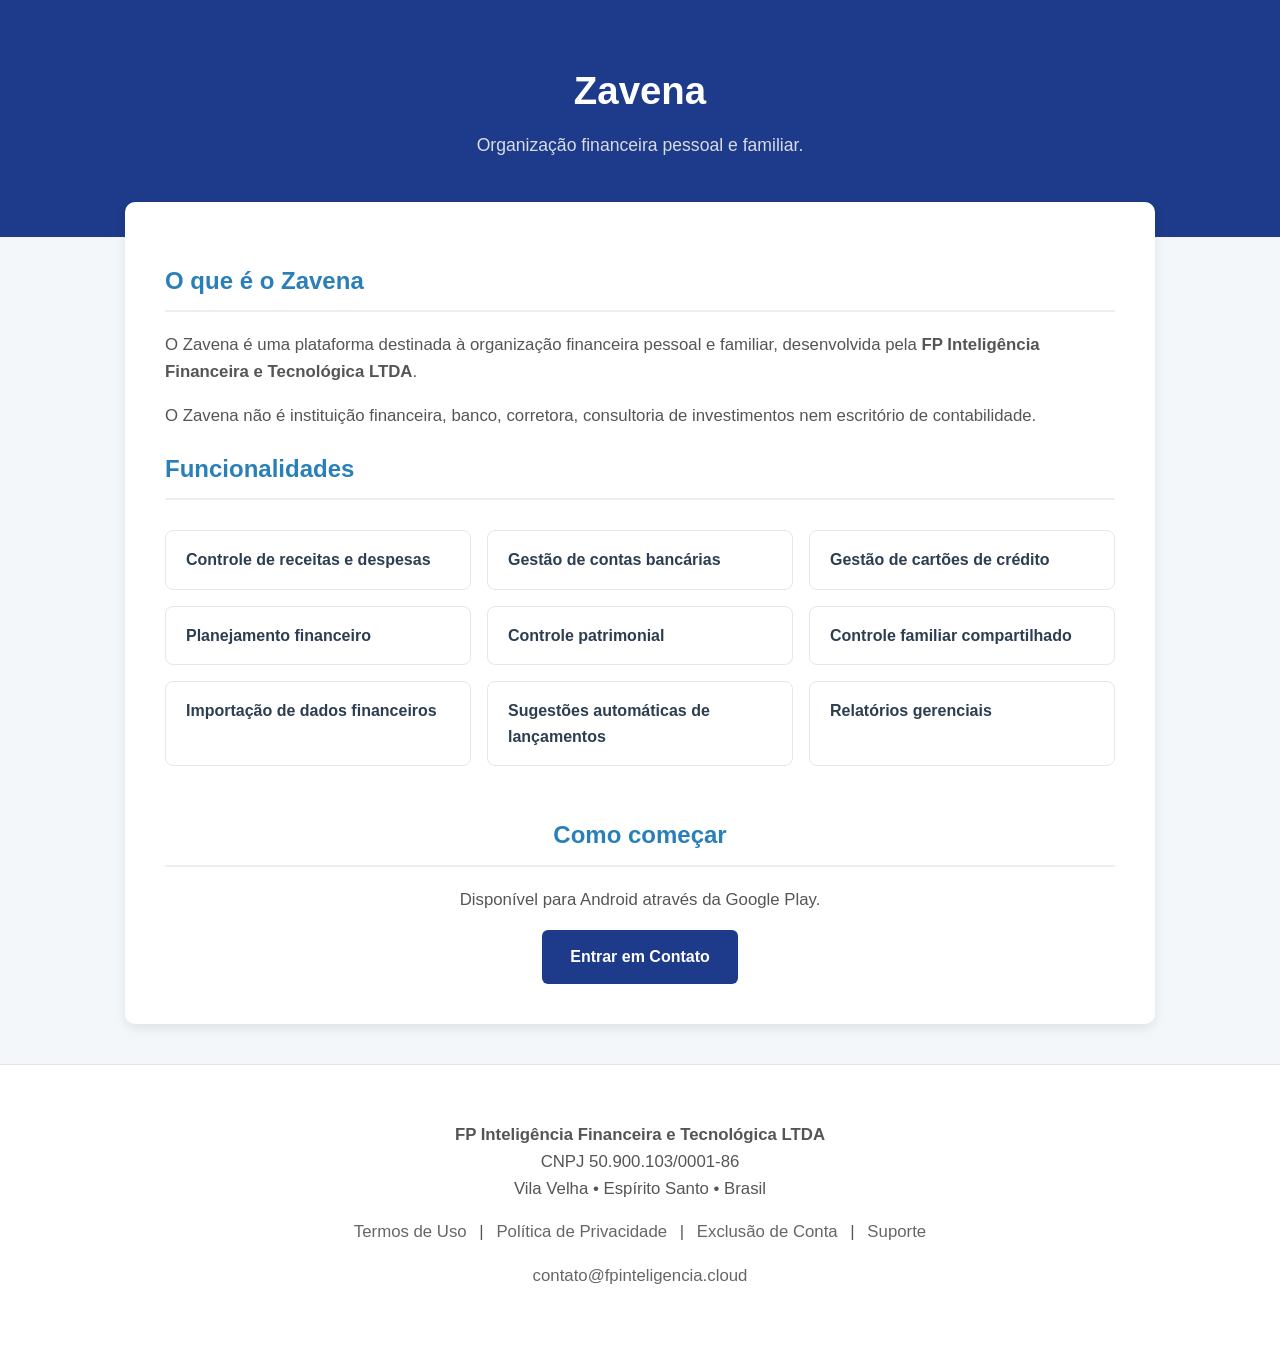
==== index.html @ 2fece666 "feat: prepare Zavena public website Co-Authored-By: Claude Sonnet 5 <noreply@anthropic.com>" ====
<!DOCTYPE html>
<html lang="pt-BR">

<head>
    <meta charset="UTF-8">
    <meta name="viewport" content="width=device-width, initial-scale=1.0">

    <title>Zavena</title>

    <meta name="description"
        content="Zavena é uma plataforma destinada à organização financeira pessoal e familiar, desenvolvida pela FP Inteligência Financeira e Tecnológica LTDA.">

    <style>
        body {
            font-family: -apple-system, BlinkMacSystemFont, "Segoe UI", Roboto, Helvetica, Arial, sans-serif;
            line-height: 1.6;
            color: #333;
            margin: 0;
            padding: 0;
            background: #f4f7f9;
        }

        header {
            background: #1E3A8A;
            color: white;
            text-align: center;
            padding: 60px 20px;
        }

        h1 {
            margin: 0;
            font-size: 2.4em;
        }

        header p {
            margin-top: 10px;
            font-size: 1.1em;
            color: #d6dde5;
        }

        .container {
            max-width: 950px;
            margin: -35px auto 40px;
            background: white;
            padding: 40px;
            border-radius: 10px;
            box-shadow: 0 5px 12px rgba(0, 0, 0, .08);
        }

        h2 {
            color: #2980b9;
            border-bottom: 2px solid #eee;
            padding-bottom: 10px;
        }

        p {
            color: #555;
            font-size: 1.05em;
        }

        .feature-grid {
            display: grid;
            grid-template-columns: repeat(auto-fit, minmax(240px, 1fr));
            gap: 16px;
            margin-top: 30px;
        }

        .feature-item {
            border: 1px solid #e1e8ed;
            border-radius: 8px;
            padding: 16px 20px;
            color: #2c3e50;
            font-weight: 600;
        }

        .cta {
            text-align: center;
            margin-top: 50px;
        }

        .btn {
            display: inline-block;
            background: #1E3A8A;
            color: white;
            text-decoration: none;
            padding: 14px 28px;
            border-radius: 6px;
            font-weight: bold;
            transition: .2s;
        }

        .btn:hover {
            background: #16296b;
        }

        footer {
            text-align: center;
            padding: 40px 20px;
            background: #fff;
            border-top: 1px solid #e5e5e5;
        }

        footer a {
            color: #666;
            text-decoration: none;
            margin: 0 8px;
        }

        footer a:hover {
            text-decoration: underline;
        }

        @media(max-width:700px){

            .container{
                margin:20px;
                padding:25px;
            }

            header{
                padding:45px 20px;
            }

            h1{
                font-size:2em;
            }

        }

    </style>

</head>

<body>

<header>

    <h1>Zavena</h1>

    <p>
        Organização financeira pessoal e familiar.
    </p>

</header>

<div class="container">

    <section>

        <h2>O que é o Zavena</h2>

        <p>

            O Zavena é uma plataforma destinada à organização financeira pessoal e familiar,
            desenvolvida pela <strong>FP Inteligência Financeira e Tecnológica LTDA</strong>.

        </p>

        <p>

            O Zavena não é instituição financeira, banco, corretora, consultoria de investimentos
            nem escritório de contabilidade.

        </p>

    </section>

    <section>

        <h2>Funcionalidades</h2>

        <div class="feature-grid">

            <div class="feature-item">Controle de receitas e despesas</div>
            <div class="feature-item">Gestão de contas bancárias</div>
            <div class="feature-item">Gestão de cartões de crédito</div>
            <div class="feature-item">Planejamento financeiro</div>
            <div class="feature-item">Controle patrimonial</div>
            <div class="feature-item">Controle familiar compartilhado</div>
            <div class="feature-item">Importação de dados financeiros</div>
            <div class="feature-item">Sugestões automáticas de lançamentos</div>
            <div class="feature-item">Relatórios gerenciais</div>

        </div>

    </section>

    <section class="cta">

        <h2>Como começar</h2>

        <p>

            Disponível para Android através da Google Play.

        </p>

        <!--
        Quando o link da ficha na Google Play estiver disponível, substituir o botão abaixo.
        -->

        <!--
        <a class="btn"
           href="https://play.google.com/store/apps/details?id=com.fluxy.finance">
            Baixar na Google Play
        </a>
        -->

        <a class="btn"
           href="mailto:contato@fpinteligencia.cloud">
            Entrar em Contato
        </a>

    </section>

</div>

<footer>

<p>

<strong>FP Inteligência Financeira e Tecnológica LTDA</strong>
<br>
CNPJ 50.900.103/0001-86
<br>
Vila Velha • Espírito Santo • Brasil

</p>

<p>

<a href="/termos/">Termos de Uso</a> |
<a href="/privacidade/">Política de Privacidade</a> |
<a href="/exclusao-de-conta/">Exclusão de Conta</a> |
<a href="/suporte/">Suporte</a>

</p>

<p>

<a href="mailto:contato@fpinteligencia.cloud">contato@fpinteligencia.cloud</a>

</p>

</footer>

</body>

</html>
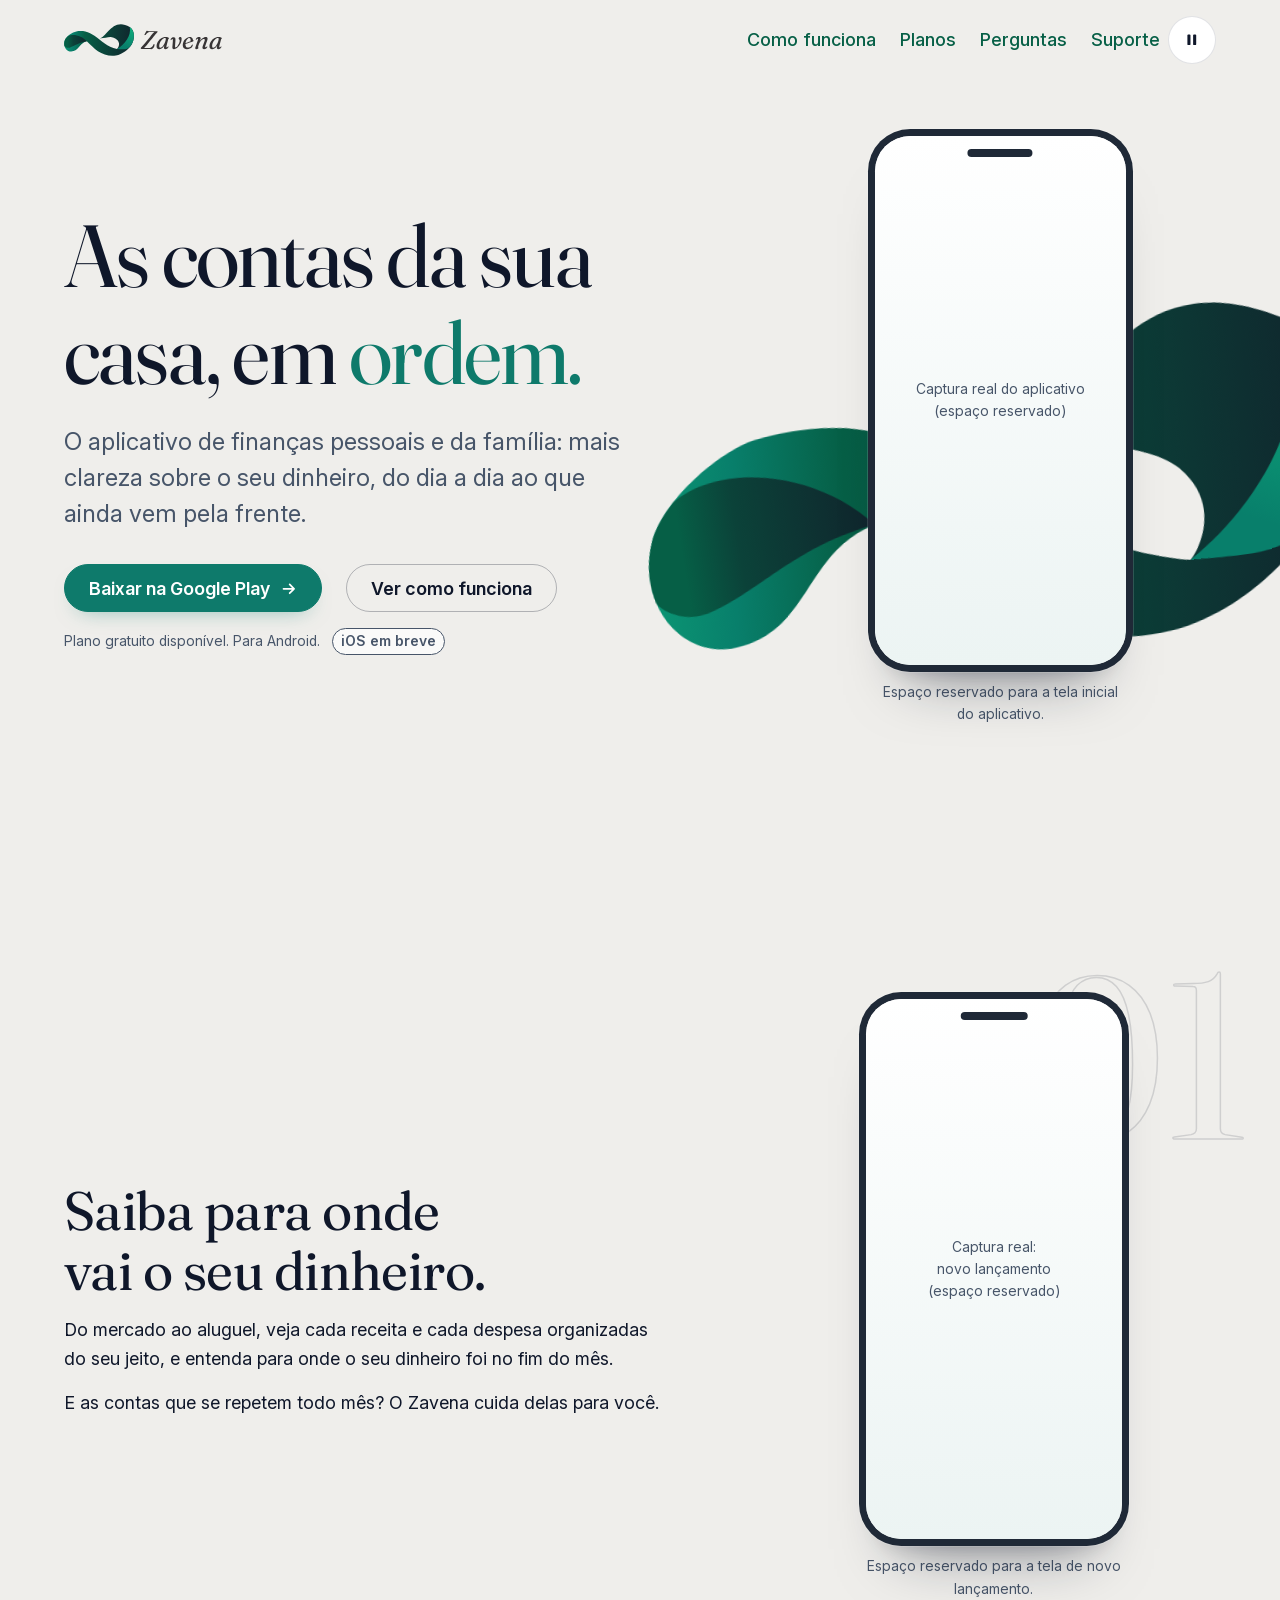
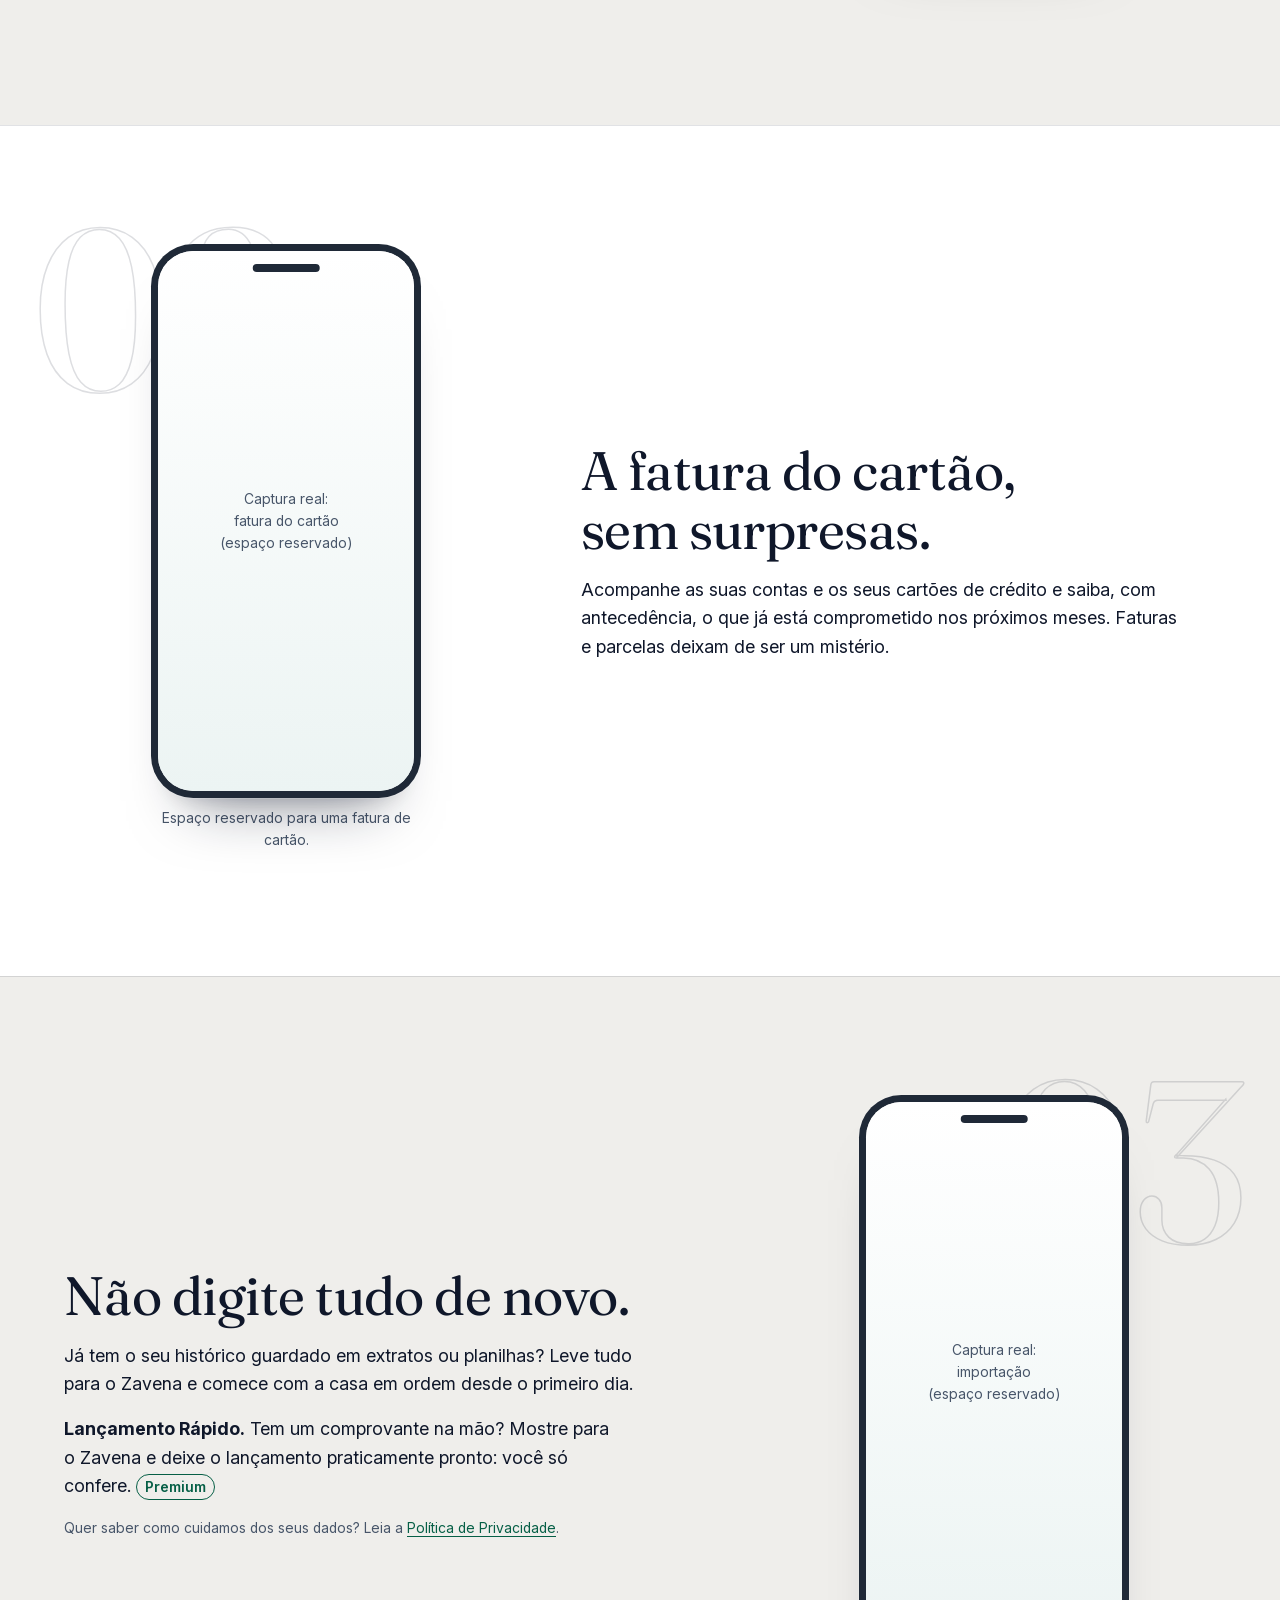
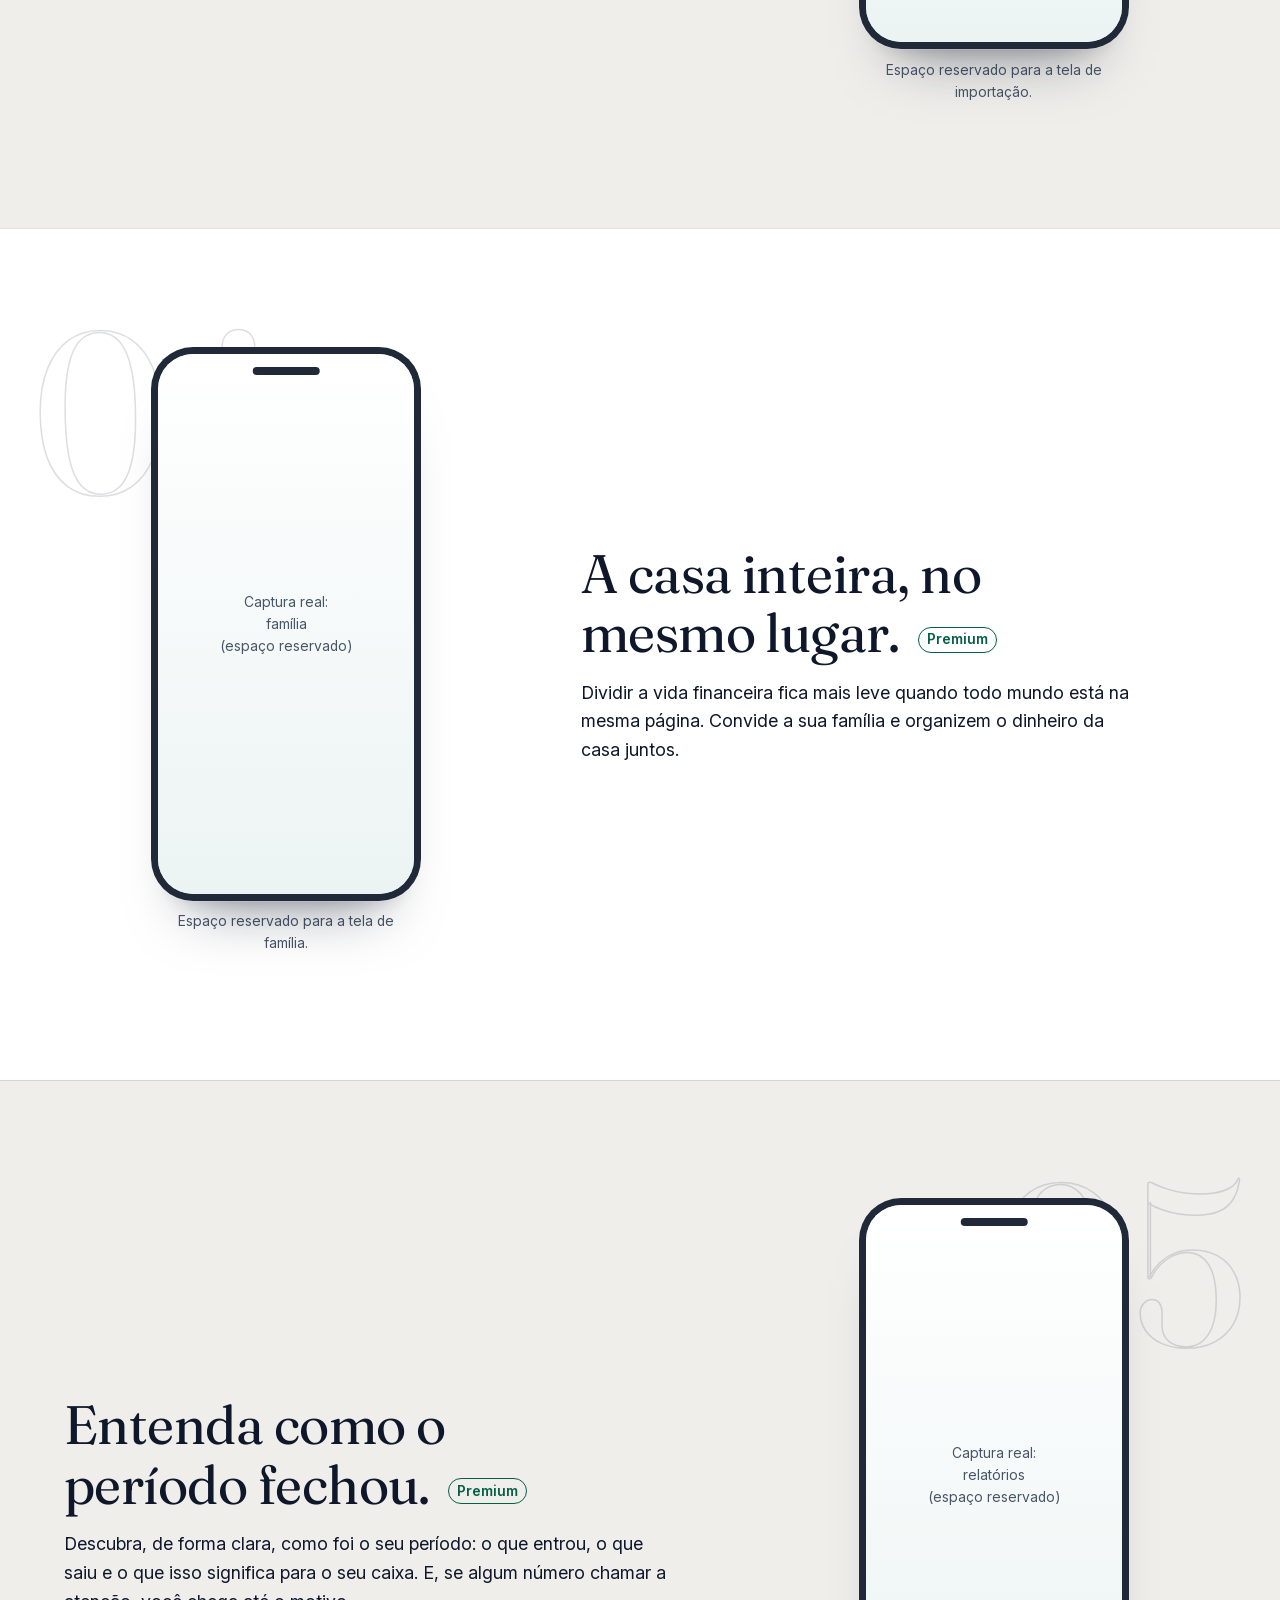
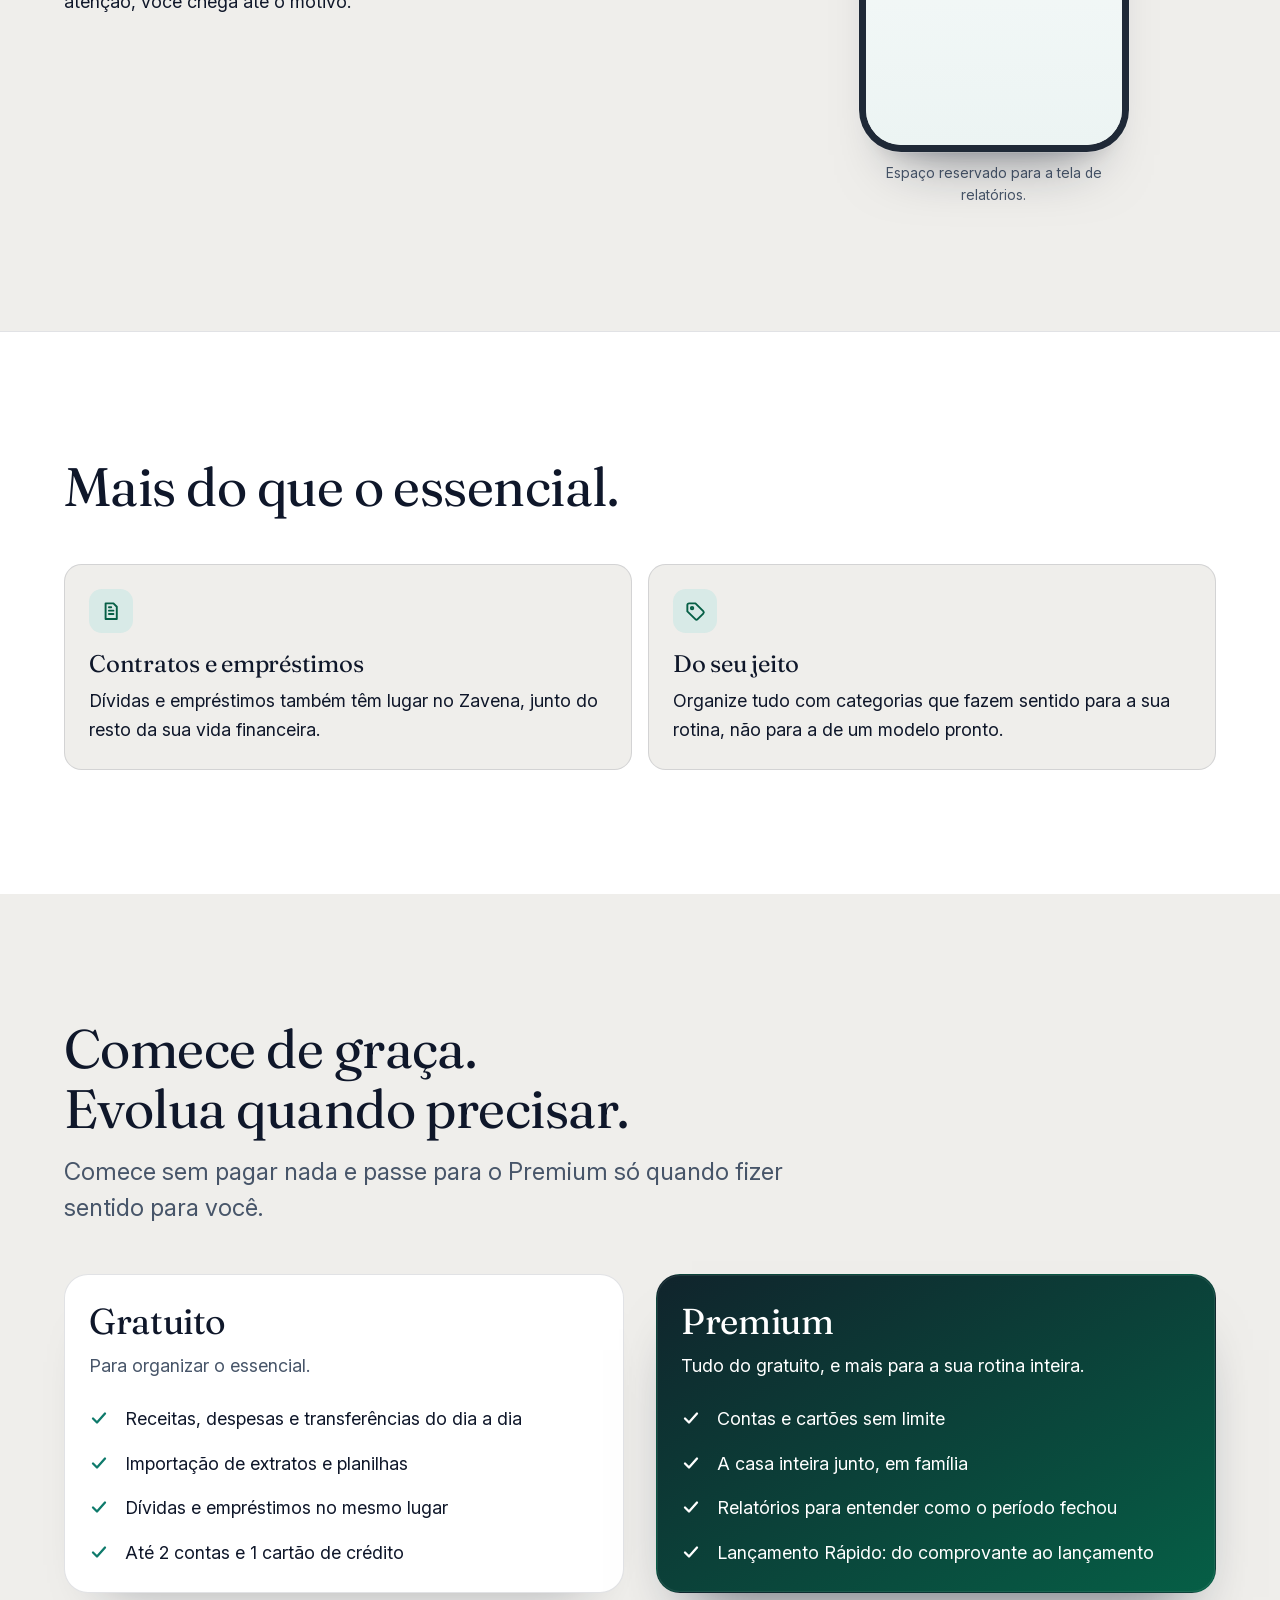
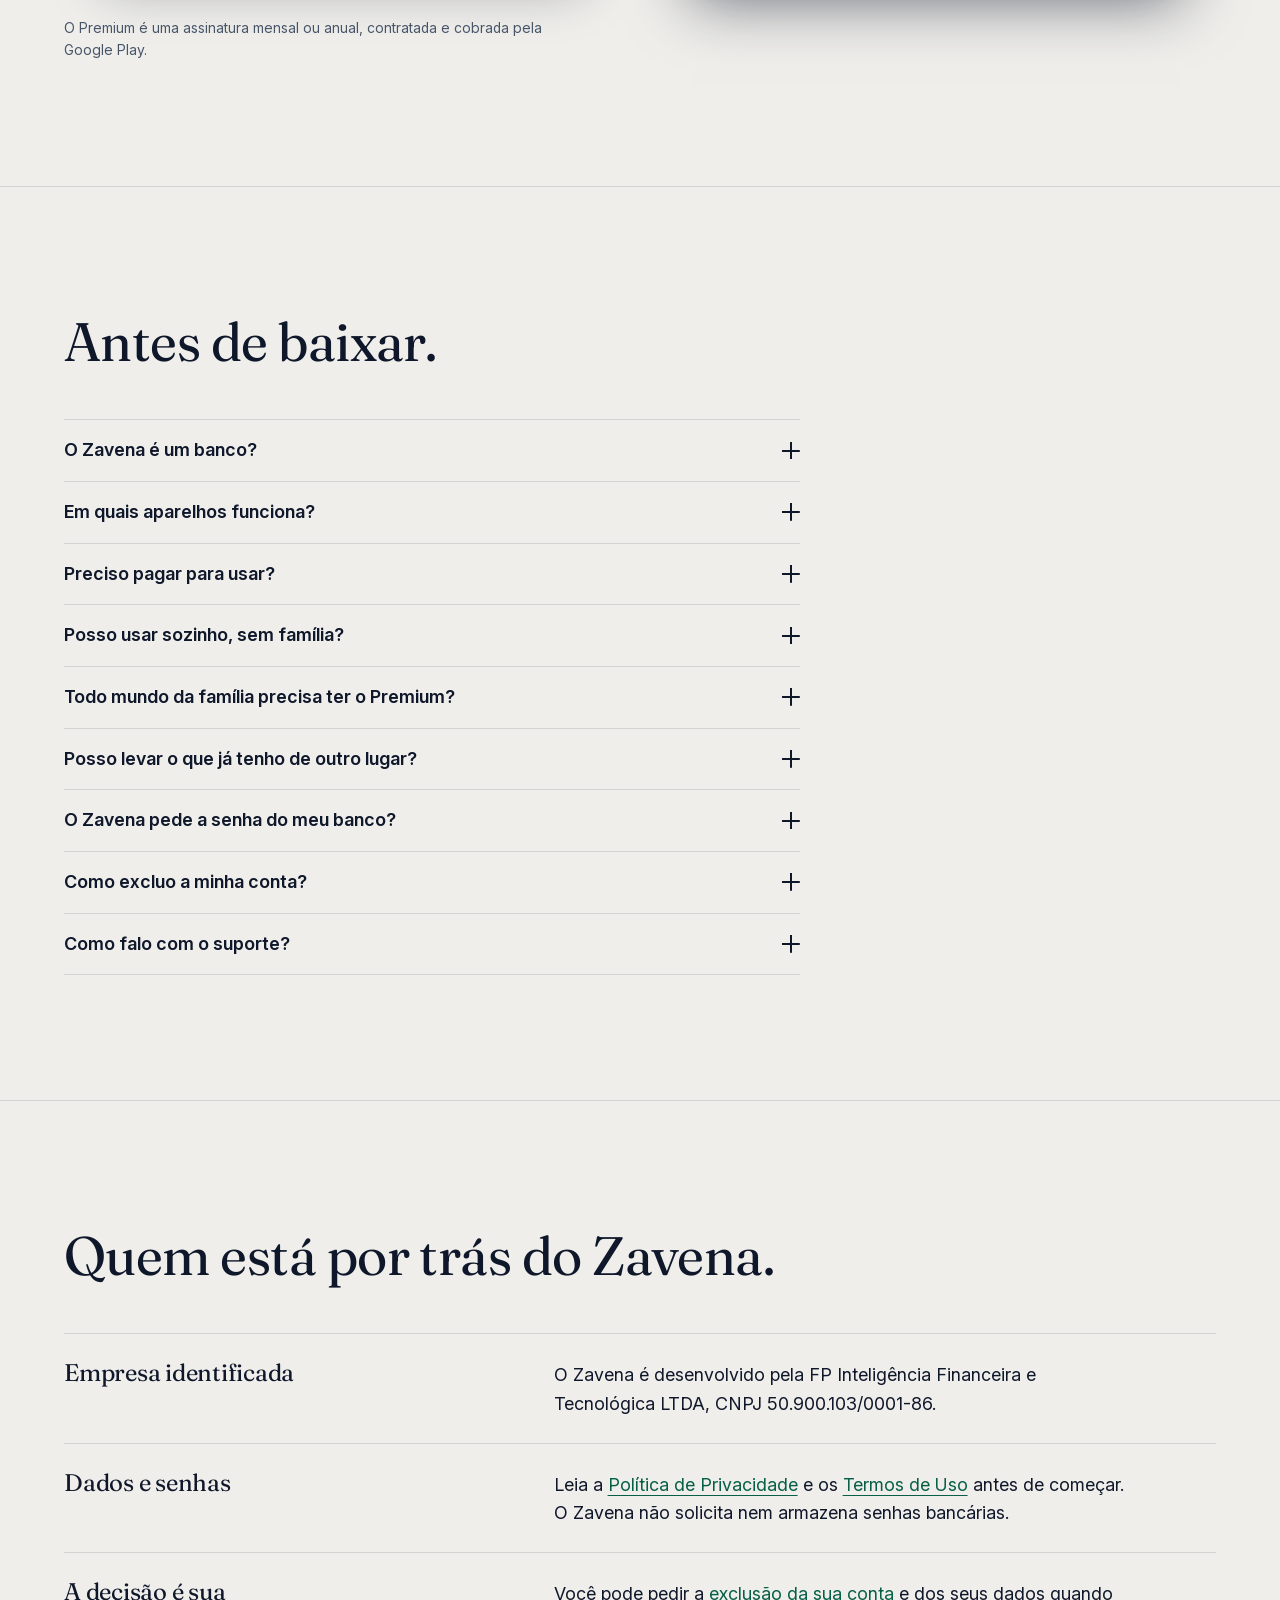
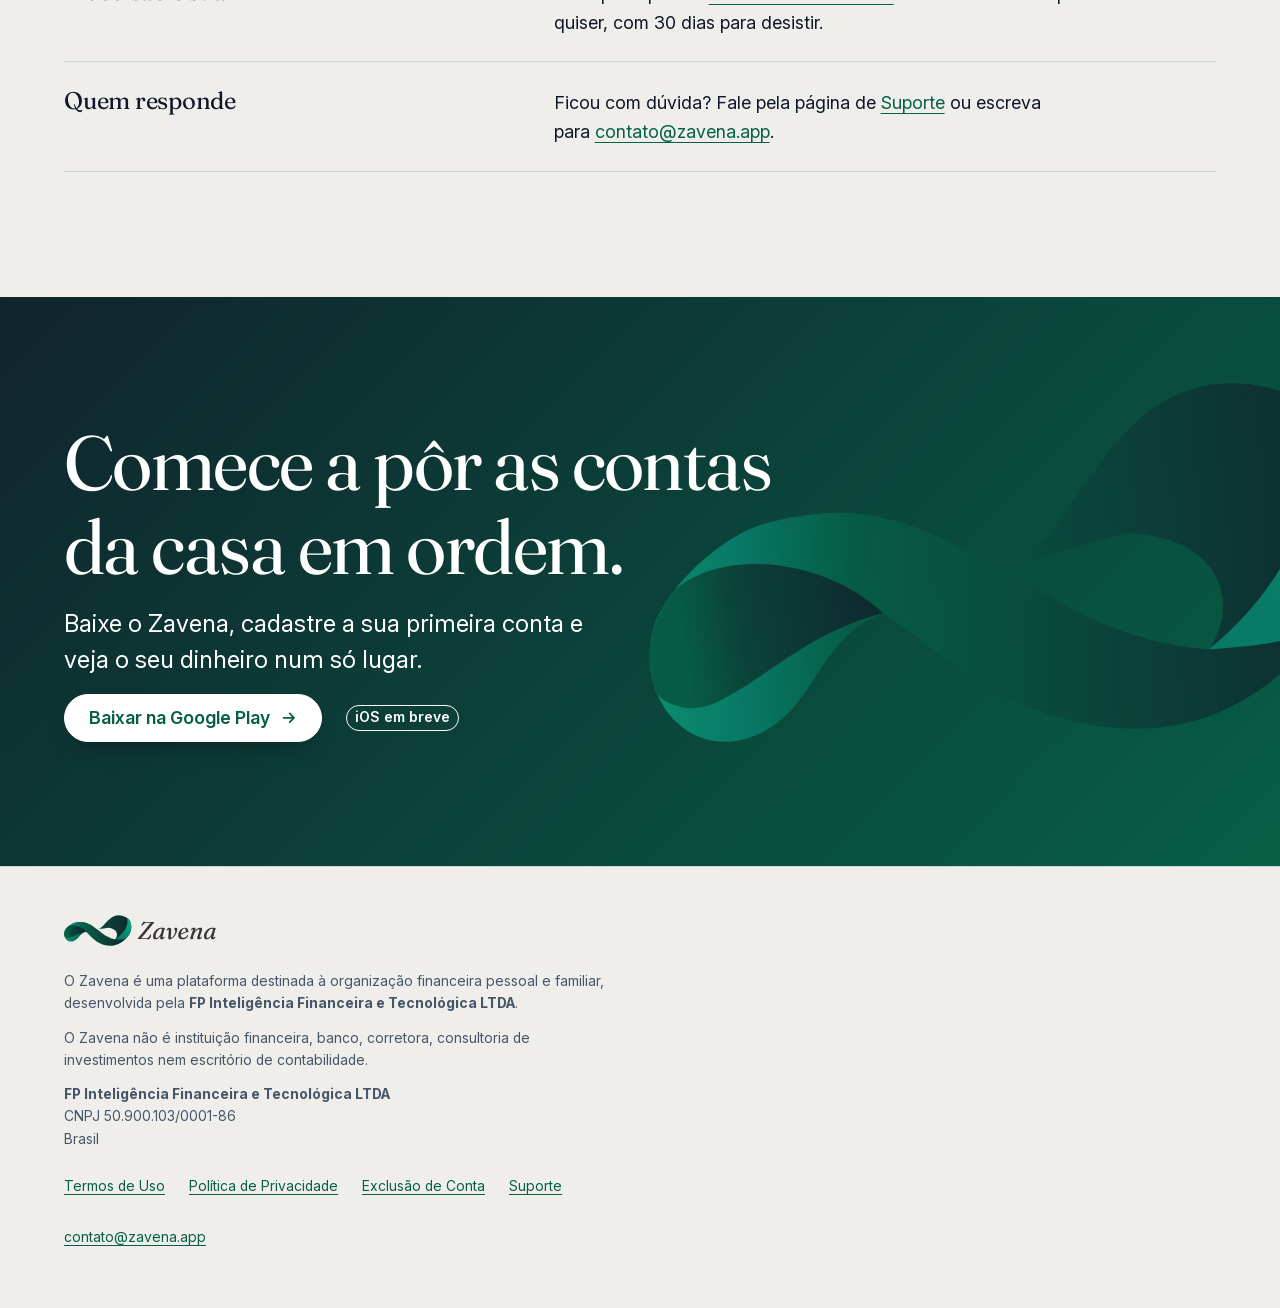
==== commit 153aa95a: "Primeiro Commit" ====
--- a/index.html
+++ b/index.html
@@ -5,243 +5,400 @@
     <meta charset="UTF-8">
     <meta name="viewport" content="width=device-width, initial-scale=1.0">
 
-    <title>Zavena</title>
+    <title>Zavena | Organização financeira pessoal e familiar</title>
 
     <meta name="description"
-        content="Zavena é uma plataforma destinada à organização financeira pessoal e familiar, desenvolvida pela FP Inteligência Financeira e Tecnológica LTDA.">
-
-    <style>
-        body {
-            font-family: -apple-system, BlinkMacSystemFont, "Segoe UI", Roboto, Helvetica, Arial, sans-serif;
-            line-height: 1.6;
-            color: #333;
-            margin: 0;
-            padding: 0;
-            background: #f4f7f9;
+        content="Mais clareza sobre o seu dinheiro: contas, cartões e faturas num só lugar, para você ou para a sua família. Disponível para Android; iOS em breve.">
+    <meta name="theme-color" content="#EFEEEB">
+    <link rel="icon" href="assets/img/favicon.svg" type="image/svg+xml">
+    <link rel="icon" href="assets/img/favicon-32.png" type="image/png" sizes="32x32">
+    <link rel="apple-touch-icon" href="assets/img/apple-touch-icon.png">
+    <link rel="canonical" href="https://zavena.app/">
+
+    <meta property="og:type" content="website">
+    <meta property="og:locale" content="pt_BR">
+    <meta property="og:site_name" content="Zavena">
+    <meta property="og:title" content="Zavena | Organização financeira pessoal e familiar">
+    <meta property="og:description"
+        content="Mais clareza sobre o seu dinheiro: contas, cartões e faturas num só lugar, para você ou para a sua família. Disponível para Android; iOS em breve.">
+    <meta property="og:url" content="https://zavena.app/">
+    <meta property="og:image" content="https://zavena.app/assets/img/og.png">
+    <meta property="og:image:width" content="1200">
+    <meta property="og:image:height" content="630">
+    <meta property="og:image:alt" content="Logotipo do Zavena: uma fita verde em laço e o nome Zavena">
+    <meta name="twitter:card" content="summary_large_image">
+    <meta name="twitter:image" content="https://zavena.app/assets/img/og.png">
+
+    <!--
+    Estado de movimento, definido antes da pintura para não piscar:
+    - classe "js": habilita as revelações ao rolar (site.js precisa carregar);
+    - "motion-off": visitante pausou as animações, ou o sistema pede movimento reduzido.
+    Se site.js não carregar em 4 s, a classe "js" é removida e todo o conteúdo fica visível.
+    -->
+    <script>
+        (function () {
+            var d = document.documentElement;
+            d.classList.add('js');
+            try { if (localStorage.getItem('zv-motion') === 'off') d.classList.add('motion-off'); } catch (e) { }
+            if (window.matchMedia && matchMedia('(prefers-reduced-motion: reduce)').matches) d.classList.add('motion-off', 'motion-reduced');
+            setTimeout(function () { if (!window.__zv) d.classList.remove('js'); }, 4000);
+        })();
+    </script>
+
+    <link rel="preload" href="assets/fonts/Fraunces-latin.woff2" as="font" type="font/woff2" crossorigin>
+    <link rel="preload" href="assets/fonts/Inter-latin.woff2" as="font" type="font/woff2" crossorigin>
+    <link rel="stylesheet" href="assets/css/tokens.css">
+    <link rel="stylesheet" href="assets/css/fonts.css">
+    <link rel="stylesheet" href="assets/css/base.css">
+    <link rel="stylesheet" href="assets/css/chrome.css">
+    <link rel="stylesheet" href="assets/css/home.css">
+    <link rel="stylesheet" href="assets/css/motion.css">
+    <script src="assets/js/site.js" defer></script>
+
+    <script type="application/ld+json">
+    {
+        "@context": "https://schema.org",
+        "@type": "Organization",
+        "name": "Zavena",
+        "legalName": "FP Inteligência Financeira e Tecnológica LTDA",
+        "url": "https://zavena.app/",
+        "email": "contato@zavena.app",
+        "address": {
+            "@type": "PostalAddress",
+            "addressLocality": "",
+            "addressRegion": "ES",
+            "addressCountry": "BR"
         }
-
-        header {
-            background: #1E3A8A;
-            color: white;
-            text-align: center;
-            padding: 60px 20px;
-        }
-
-        h1 {
-            margin: 0;
-            font-size: 2.4em;
-        }
-
-        header p {
-            margin-top: 10px;
-            font-size: 1.1em;
-            color: #d6dde5;
-        }
-
-        .container {
-            max-width: 950px;
-            margin: -35px auto 40px;
-            background: white;
-            padding: 40px;
-            border-radius: 10px;
-            box-shadow: 0 5px 12px rgba(0, 0, 0, .08);
-        }
-
-        h2 {
-            color: #2980b9;
-            border-bottom: 2px solid #eee;
-            padding-bottom: 10px;
-        }
-
-        p {
-            color: #555;
-            font-size: 1.05em;
-        }
-
-        .feature-grid {
-            display: grid;
-            grid-template-columns: repeat(auto-fit, minmax(240px, 1fr));
-            gap: 16px;
-            margin-top: 30px;
-        }
-
-        .feature-item {
-            border: 1px solid #e1e8ed;
-            border-radius: 8px;
-            padding: 16px 20px;
-            color: #2c3e50;
-            font-weight: 600;
-        }
-
-        .cta {
-            text-align: center;
-            margin-top: 50px;
-        }
-
-        .btn {
-            display: inline-block;
-            background: #1E3A8A;
-            color: white;
-            text-decoration: none;
-            padding: 14px 28px;
-            border-radius: 6px;
-            font-weight: bold;
-            transition: .2s;
-        }
-
-        .btn:hover {
-            background: #16296b;
-        }
-
-        footer {
-            text-align: center;
-            padding: 40px 20px;
-            background: #fff;
-            border-top: 1px solid #e5e5e5;
-        }
-
-        footer a {
-            color: #666;
-            text-decoration: none;
-            margin: 0 8px;
-        }
-
-        footer a:hover {
-            text-decoration: underline;
-        }
-
-        @media(max-width:700px){
-
-            .container{
-                margin:20px;
-                padding:25px;
-            }
-
-            header{
-                padding:45px 20px;
-            }
-
-            h1{
-                font-size:2em;
-            }
-
-        }
-
-    </style>
-
+    }
+    </script>
 </head>
 
 <body>
 
-<header>
-
-    <h1>Zavena</h1>
-
-    <p>
-        Organização financeira pessoal e familiar.
-    </p>
-
+<a class="skip-link" href="#conteudo">Pular para o conteúdo</a>
+<div class="progress" aria-hidden="true"></div>
+
+<header class="site-header">
+    <div class="container">
+        <a class="brand" href="./" aria-label="Zavena, página inicial"><img src="assets/img/zavena-horizontal.svg" alt="" width="1902" height="385"></a>
+        <div class="site-header__right">
+            <nav class="site-nav" aria-label="Principal">
+                <a class="nav-extra" href="#como-funciona">Como funciona</a>
+                <a href="#planos">Planos</a>
+                <a class="nav-mid" href="#perguntas">Perguntas</a>
+                <a class="nav-extra" href="suporte/">Suporte</a>
+            </nav>
+            <!-- Aparece só com JavaScript (site.js). Pausa todo movimento contínuo da página. -->
+            <button class="motion-toggle" type="button" aria-pressed="false" aria-label="Pausar animações" title="Pausar animações" hidden>
+                <svg class="i-pause" viewBox="0 0 20 20" aria-hidden="true"><rect x="5" y="4" width="3.5" height="12" rx="1"/><rect x="11.5" y="4" width="3.5" height="12" rx="1"/></svg>
+                <svg class="i-play" viewBox="0 0 20 20" aria-hidden="true"><path d="M6 4.2v11.6a.6.6 0 0 0 .9.5l9-5.8a.6.6 0 0 0 0-1l-9-5.8a.6.6 0 0 0-.9.5z"/></svg>
+            </button>
+        </div>
+    </div>
 </header>
 
-<div class="container">
-
-    <section>
-
-        <h2>O que é o Zavena</h2>
+<main id="conteudo">
+
+    <!-- 1. Primeira dobra -->
+    <section class="hero" aria-labelledby="hero-titulo">
+        <div class="container hero__grid">
+
+            <div class="hero__copy">
+                <h1 id="hero-titulo"><span class="w" style="--i:0"><span>As</span></span> <span class="w" style="--i:1"><span>contas</span></span> <span class="w" style="--i:2"><span>da</span></span> <span class="w" style="--i:3"><span>sua</span></span> <span class="w" style="--i:4"><span>casa,</span></span> <span class="w" style="--i:5"><span>em</span></span> <span class="w hero__em" style="--i:6"><span>ordem.</span></span></h1>
+                <p class="lede">O aplicativo de finanças pessoais e da família: mais clareza sobre o seu dinheiro, do dia a dia ao que ainda vem pela frente.</p>
+
+                <div class="actions">
+                    <!--
+                    LINK DA GOOGLE PLAY. Montado a partir do pacote com.zavena.finance (mobile/app.json).
+                    NÃO foi verificado: a ficha precisa existir e estar pública. A página foi escrita, a pedido
+                    do responsável, como se o aplicativo já estivesse publicado. Se a ficha ainda não estiver
+                    no ar, este botão leva a uma página inexistente: confirmar antes de publicar o site.
+                    -->
+                    <a class="btn" href="https://play.google.com/store/apps/details?id=com.zavena.finance">Baixar na Google Play <svg viewBox="0 0 20 20" aria-hidden="true"><path d="M4 10h12M11 5l5 5-5 5"/></svg></a>
+                    <a class="btn btn--ghost" href="#como-funciona">Ver como funciona</a>
+                </div>
+                <p class="small hero__note">Plano gratuito disponível. Para Android. <span class="tag tag--soon">iOS em breve</span></p>
+            </div>
+
+            <div class="orbit">
+                <!-- Fita do logotipo oficial: único ornamento da primeira dobra (decorativo). -->
+                <img class="orbit__ribbon" src="assets/img/zavena-simbolo.svg" alt="" width="844" height="385" aria-hidden="true">
+
+                <!--
+                ESPAÇO RESERVADO. Aqui entra uma captura REAL da Home do aplicativo, quando existir
+                (ver assets/img/README.md). Não substituir por tela simulada, ilustração do produto ou
+                imagem gerada.
+                -->
+                <figure class="shot hero__shot" data-placeholder="captura-home">
+                    <div class="shot__frame" role="img" aria-label="Espaço reservado para uma captura real da tela inicial do aplicativo">
+                        Captura real do aplicativo<br>(espaço reservado)
+                    </div>
+                    <figcaption>Espaço reservado para a tela inicial do aplicativo.</figcaption>
+                </figure>
+            </div>
+
+        </div>
+    </section>
+
+    <!-- 2 a 6. Como funciona -->
+    <div id="como-funciona">
+
+        <section class="section" aria-labelledby="t-dia">
+            <div class="container feature" data-num="01">
+                <div class="feature__copy reveal">
+                    <h2 id="t-dia">Saiba para onde vai o seu dinheiro.</h2>
+                    <p>Do mercado ao aluguel, veja cada receita e cada despesa organizadas do seu jeito, e entenda para onde o seu dinheiro foi no fim do mês.</p>
+                    <p>E as contas que se repetem todo mês? O Zavena cuida delas para você.</p>
+                </div>
+                <!-- ESPAÇO RESERVADO: captura real da tela de novo lançamento. Não simular. -->
+                <figure class="shot reveal reveal--right" data-placeholder="captura-lancamento">
+                    <div class="shot__frame" role="img" aria-label="Espaço reservado para uma captura real da tela de novo lançamento">
+                        Captura real:<br>novo lançamento<br>(espaço reservado)
+                    </div>
+                    <figcaption>Espaço reservado para a tela de novo lançamento.</figcaption>
+                </figure>
+            </div>
+        </section>
+
+        <section class="section section--tint" aria-labelledby="t-cartao">
+            <div class="container feature feature--reverse" data-num="02">
+                <div class="feature__copy reveal">
+                    <h2 id="t-cartao">A fatura do cartão, sem surpresas.</h2>
+                    <p>Acompanhe as suas contas e os seus cartões de crédito e saiba, com antecedência, o que já está comprometido nos próximos meses. Faturas e parcelas deixam de ser um mistério.</p>
+                </div>
+                <!-- ESPAÇO RESERVADO: captura real de uma fatura de cartão com parcelas. Não simular. -->
+                <figure class="shot reveal reveal--left" data-placeholder="captura-fatura">
+                    <div class="shot__frame" role="img" aria-label="Espaço reservado para uma captura real de uma fatura de cartão">
+                        Captura real:<br>fatura do cartão<br>(espaço reservado)
+                    </div>
+                    <figcaption>Espaço reservado para uma fatura de cartão.</figcaption>
+                </figure>
+            </div>
+        </section>
+
+        <section class="section" aria-labelledby="t-importar">
+            <div class="container feature" data-num="03">
+                <div class="feature__copy reveal">
+                    <h2 id="t-importar">Não digite tudo de novo.</h2>
+                    <p>Já tem o seu histórico guardado em extratos ou planilhas? Leve tudo para o Zavena e comece com a casa em ordem desde o primeiro dia.</p>
+                    <p><strong>Lançamento Rápido.</strong> Tem um comprovante na mão? Mostre para o Zavena e deixe o lançamento praticamente pronto: você só confere. <span class="tag">Premium</span></p>
+                    <p class="small">Quer saber como cuidamos dos seus dados? Leia a <a href="privacidade/">Política de Privacidade</a>.</p>
+                </div>
+                <!-- ESPAÇO RESERVADO: captura real da tela de importação. Não simular. -->
+                <figure class="shot reveal reveal--right" data-placeholder="captura-importacao">
+                    <div class="shot__frame" role="img" aria-label="Espaço reservado para uma captura real da tela de importação">
+                        Captura real:<br>importação<br>(espaço reservado)
+                    </div>
+                    <figcaption>Espaço reservado para a tela de importação.</figcaption>
+                </figure>
+            </div>
+        </section>
+
+        <section class="section section--tint" aria-labelledby="t-familia">
+            <div class="container feature feature--reverse" data-num="04">
+                <div class="feature__copy reveal">
+                    <h2 id="t-familia">A casa inteira, no mesmo lugar. <span class="tag">Premium</span></h2>
+                    <p>Dividir a vida financeira fica mais leve quando todo mundo está na mesma página. Convide a sua família e organizem o dinheiro da casa juntos.</p>
+                </div>
+                <!-- ESPAÇO RESERVADO: captura real da tela de famílias. Não simular. -->
+                <figure class="shot reveal reveal--left" data-placeholder="captura-familia">
+                    <div class="shot__frame" role="img" aria-label="Espaço reservado para uma captura real da tela de famílias">
+                        Captura real:<br>família<br>(espaço reservado)
+                    </div>
+                    <figcaption>Espaço reservado para a tela de família.</figcaption>
+                </figure>
+            </div>
+        </section>
+
+        <section class="section" aria-labelledby="t-relatorios">
+            <div class="container feature" data-num="05">
+                <div class="feature__copy reveal">
+                    <h2 id="t-relatorios">Entenda como o período fechou. <span class="tag">Premium</span></h2>
+                    <p>Descubra, de forma clara, como foi o seu período: o que entrou, o que saiu e o que isso significa para o seu caixa. E, se algum número chamar a atenção, você chega até o motivo.</p>
+                </div>
+                <!-- ESPAÇO RESERVADO: captura real da tela de relatórios. Não simular. -->
+                <figure class="shot reveal reveal--right" data-placeholder="captura-relatorios">
+                    <div class="shot__frame" role="img" aria-label="Espaço reservado para uma captura real da tela de relatórios">
+                        Captura real:<br>relatórios<br>(espaço reservado)
+                    </div>
+                    <figcaption>Espaço reservado para a tela de relatórios.</figcaption>
+                </figure>
+            </div>
+        </section>
+
+        <section class="section section--tint" aria-labelledby="t-tambem">
+            <div class="container">
+                <div class="section__intro reveal">
+                    <h2 id="t-tambem">Mais do que o essencial.</h2>
+                </div>
+                <ul class="also">
+                    <li class="reveal" style="--i:0">
+                        <span class="also__icon" aria-hidden="true"><svg viewBox="0 0 20 20"><path d="M5 3h7l3 3v11H5z"/><path d="M8 9.5h4M8 12.5h4M8 6.5h2"/></svg></span>
+                        <h3>Contratos e empréstimos</h3>
+                        <p>Dívidas e empréstimos também têm lugar no Zavena, junto do resto da sua vida financeira.</p>
+                    </li>
+                    <li class="reveal" style="--i:1">
+                        <span class="also__icon" aria-hidden="true"><svg viewBox="0 0 20 20"><path d="M3 10.2V4.5A1.5 1.5 0 0 1 4.5 3h5.7l7 7a1.5 1.5 0 0 1 0 2.1l-5 5a1.5 1.5 0 0 1-2.1 0z"/><circle cx="7.2" cy="7.2" r="1.1"/></svg></span>
+                        <h3>Do seu jeito</h3>
+                        <p>Organize tudo com categorias que fazem sentido para a sua rotina, não para a de um modelo pronto.</p>
+                    </li>
+                </ul>
+            </div>
+        </section>
+
+    </div>
+
+    <!-- 7. Planos -->
+    <section class="section" id="planos" aria-labelledby="t-planos">
+        <div class="container">
+            <div class="section__intro reveal">
+                <h2 id="t-planos">Comece de graça. Evolua quando precisar.</h2>
+                <p class="lede">Comece sem pagar nada e passe para o Premium só quando fizer sentido para você.</p>
+            </div>
+
+            <div class="plan-grid">
+                <article class="plan reveal" aria-labelledby="plano-gratuito">
+                    <h3 id="plano-gratuito">Gratuito</h3>
+                    <p class="plan__lead">Para organizar o essencial.</p>
+                    <ul class="plan__list">
+                        <li><svg class="ico-yes" viewBox="0 0 20 20" aria-hidden="true"><path d="M4 10.5l4 4 8-9"/></svg>Receitas, despesas e transferências do dia a dia</li>
+                        <li><svg class="ico-yes" viewBox="0 0 20 20" aria-hidden="true"><path d="M4 10.5l4 4 8-9"/></svg>Importação de extratos e planilhas</li>
+                        <li><svg class="ico-yes" viewBox="0 0 20 20" aria-hidden="true"><path d="M4 10.5l4 4 8-9"/></svg>Dívidas e empréstimos no mesmo lugar</li>
+                        <li><svg class="ico-yes" viewBox="0 0 20 20" aria-hidden="true"><path d="M4 10.5l4 4 8-9"/></svg>Até 2 contas e 1 cartão de crédito</li>
+                    </ul>
+                </article>
+
+                <article class="plan plan--premium reveal" style="--i:1" aria-labelledby="plano-premium">
+                    <h3 id="plano-premium">Premium</h3>
+                    <p class="plan__lead">Tudo do gratuito, e mais para a sua rotina inteira.</p>
+                    <ul class="plan__list">
+                        <li><svg class="ico-yes" viewBox="0 0 20 20" aria-hidden="true"><path d="M4 10.5l4 4 8-9"/></svg>Contas e cartões sem limite</li>
+                        <li><svg class="ico-yes" viewBox="0 0 20 20" aria-hidden="true"><path d="M4 10.5l4 4 8-9"/></svg>A casa inteira junto, em família</li>
+                        <li><svg class="ico-yes" viewBox="0 0 20 20" aria-hidden="true"><path d="M4 10.5l4 4 8-9"/></svg>Relatórios para entender como o período fechou</li>
+                        <li><svg class="ico-yes" viewBox="0 0 20 20" aria-hidden="true"><path d="M4 10.5l4 4 8-9"/></svg>Lançamento Rápido: do comprovante ao lançamento</li>
+                    </ul>
+                </article>
+            </div>
+
+            <p class="plans__note">O Premium é uma assinatura mensal ou anual, contratada e cobrada pela Google Play.</p>
+        </div>
+    </section>
+
+    <!-- 8. Perguntas -->
+    <section class="section" id="perguntas" aria-labelledby="t-perguntas">
+        <div class="container">
+            <div class="section__intro reveal">
+                <h2 id="t-perguntas">Antes de baixar.</h2>
+            </div>
+
+            <div class="faq reveal">
+                <details>
+                    <summary>O Zavena é um banco?</summary>
+                    <p>Não. O Zavena não é instituição financeira, banco, corretora, consultoria de investimentos nem escritório de contabilidade. Ele serve para você organizar e acompanhar o seu dinheiro, e não movimenta valores.</p>
+                </details>
+                <details>
+                    <summary>Em quais aparelhos funciona?</summary>
+                    <p>No Android, pela Google Play. A versão para iOS está em breve.</p>
+                </details>
+                <details>
+                    <summary>Preciso pagar para usar?</summary>
+                    <p>Não para começar. O plano gratuito já resolve o essencial, com até 2 contas e 1 cartão. O Premium, uma assinatura mensal ou anual pela Google Play, libera contas e cartões sem limite, a família, os relatórios e o Lançamento Rápido.</p>
+                </details>
+                <details>
+                    <summary>Posso usar sozinho, sem família?</summary>
+                    <p>Pode. A família é opcional e faz parte do Premium. O Zavena funciona para quem quer organizar só as próprias contas.</p>
+                </details>
+                <details>
+                    <summary>Todo mundo da família precisa ter o Premium?</summary>
+                    <p>Sim. Cada pessoa que participa da família precisa do próprio plano Premium ativo.</p>
+                </details>
+                <details>
+                    <summary>Posso levar o que já tenho de outro lugar?</summary>
+                    <p>Sim. O Zavena aceita extratos em OFX e planilhas Excel. O passo a passo você vê no aplicativo.</p>
+                </details>
+                <details>
+                    <summary>O Zavena pede a senha do meu banco?</summary>
+                    <p>Não. A <a href="privacidade/">Política de Privacidade</a> informa que o Zavena não solicita nem armazena senhas bancárias.</p>
+                </details>
+                <details>
+                    <summary>Como excluo a minha conta?</summary>
+                    <p>A página <a href="exclusao-de-conta/">Exclusão de Conta</a> explica o passo a passo, o prazo e o que é excluído.</p>
+                </details>
+                <details>
+                    <summary>Como falo com o suporte?</summary>
+                    <p>Pela página de <a href="suporte/">Suporte</a> ou escrevendo para <a href="mailto:contato@zavena.app">contato@zavena.app</a>.</p>
+                </details>
+            </div>
+        </div>
+    </section>
+
+    <!-- 8b. Quem está por trás: só fatos já verificados (empresa, política, exclusão de conta, suporte) -->
+    <section class="section" id="transparencia" aria-labelledby="t-confianca">
+        <div class="container">
+            <div class="section__intro reveal">
+                <h2 id="t-confianca">Quem está por trás do Zavena.</h2>
+            </div>
+            <ul class="trust">
+                <li class="reveal">
+                    <h3>Empresa identificada</h3>
+                    <p>O Zavena é desenvolvido pela FP Inteligência Financeira e Tecnológica LTDA, CNPJ 50.900.103/0001-86.</p>
+                </li>
+                <li class="reveal" style="--i:1">
+                    <h3>Dados e senhas</h3>
+                    <p>Leia a <a href="privacidade/">Política de Privacidade</a> e os <a href="termos/">Termos de Uso</a> antes de começar. O Zavena não solicita nem armazena senhas bancárias.</p>
+                </li>
+                <li class="reveal" style="--i:2">
+                    <h3>A decisão é sua</h3>
+                    <p>Você pode pedir a <a href="exclusao-de-conta/">exclusão da sua conta</a> e dos seus dados quando quiser, com 30 dias para desistir.</p>
+                </li>
+                <li class="reveal" style="--i:3">
+                    <h3>Quem responde</h3>
+                    <p>Ficou com dúvida? Fale pela página de <a href="suporte/">Suporte</a> ou escreva para <a href="mailto:contato@zavena.app">contato@zavena.app</a>.</p>
+                </li>
+            </ul>
+        </div>
+    </section>
+
+    <!-- 9. Convite final -->
+    <section class="band cta-final" aria-labelledby="t-final">
+        <img class="cta-final__ribbon" src="assets/img/zavena-simbolo.svg" alt="" width="844" height="385" aria-hidden="true">
+        <div class="container">
+            <h2 id="t-final" class="reveal">Comece a pôr as contas da casa em ordem.</h2>
+            <p class="lede reveal" style="--i:1">Baixe o Zavena, cadastre a sua primeira conta e veja o seu dinheiro num só lugar.</p>
+            <div class="actions reveal" style="--i:2">
+                <a class="btn" href="https://play.google.com/store/apps/details?id=com.zavena.finance">Baixar na Google Play <svg viewBox="0 0 20 20" aria-hidden="true"><path d="M4 10h12M11 5l5 5-5 5"/></svg></a>
+                <span class="tag tag--soon">iOS em breve</span>
+            </div>
+        </div>
+    </section>
+
+</main>
+
+<footer class="site-footer">
+    <div class="container">
+
+        <p>O Zavena é uma plataforma destinada à organização financeira pessoal e familiar, desenvolvida pela
+            <strong>FP Inteligência Financeira e Tecnológica LTDA</strong>.</p>
+
+        <p>O Zavena não é instituição financeira, banco, corretora, consultoria de investimentos nem escritório de
+            contabilidade.</p>
 
         <p>
-
-            O Zavena é uma plataforma destinada à organização financeira pessoal e familiar,
-            desenvolvida pela <strong>FP Inteligência Financeira e Tecnológica LTDA</strong>.
-
+            <strong>FP Inteligência Financeira e Tecnológica LTDA</strong><br>
+            CNPJ 50.900.103/0001-86<br>
+            Brasil
         </p>
 
-        <p>
-
-            O Zavena não é instituição financeira, banco, corretora, consultoria de investimentos
-            nem escritório de contabilidade.
-
-        </p>
-
-    </section>
-
-    <section>
-
-        <h2>Funcionalidades</h2>
-
-        <div class="feature-grid">
-
-            <div class="feature-item">Controle de receitas e despesas</div>
-            <div class="feature-item">Gestão de contas bancárias</div>
-            <div class="feature-item">Gestão de cartões de crédito</div>
-            <div class="feature-item">Planejamento financeiro</div>
-            <div class="feature-item">Controle patrimonial</div>
-            <div class="feature-item">Controle familiar compartilhado</div>
-            <div class="feature-item">Importação de dados financeiros</div>
-            <div class="feature-item">Sugestões automáticas de lançamentos</div>
-            <div class="feature-item">Relatórios gerenciais</div>
-
-        </div>
-
-    </section>
-
-    <section class="cta">
-
-        <h2>Como começar</h2>
-
-        <p>
-
-            Disponível para Android através da Google Play.
-
-        </p>
-
-        <!--
-        Quando o link da ficha na Google Play estiver disponível, substituir o botão abaixo.
-        -->
-
-        <!--
-        <a class="btn"
-           href="https://play.google.com/store/apps/details?id=com.fluxy.finance">
-            Baixar na Google Play
-        </a>
-        -->
-
-        <a class="btn"
-           href="mailto:contato@fpinteligencia.cloud">
-            Entrar em Contato
-        </a>
-
-    </section>
-
-</div>
-
-<footer>
-
-<p>
-
-<strong>FP Inteligência Financeira e Tecnológica LTDA</strong>
-<br>
-CNPJ 50.900.103/0001-86
-<br>
-Vila Velha • Espírito Santo • Brasil
-
-</p>
-
-<p>
-
-<a href="/termos/">Termos de Uso</a> |
-<a href="/privacidade/">Política de Privacidade</a> |
-<a href="/exclusao-de-conta/">Exclusão de Conta</a> |
-<a href="/suporte/">Suporte</a>
-
-</p>
-
-<p>
-
-<a href="mailto:contato@fpinteligencia.cloud">contato@fpinteligencia.cloud</a>
-
-</p>
-
+        <nav aria-label="Documentos e suporte">
+            <a href="termos/">Termos de Uso</a>
+            <a href="privacidade/">Política de Privacidade</a>
+            <a href="exclusao-de-conta/">Exclusão de Conta</a>
+            <a href="suporte/">Suporte</a>
+        </nav>
+
+        <p><a href="mailto:contato@zavena.app">contato@zavena.app</a></p>
+
+    </div>
 </footer>
 
 </body>
--- a/assets/css/tokens.css
+++ b/assets/css/tokens.css
@@ -0,0 +1,122 @@
+/*
+ * Zavena: tema do site.
+ *
+ * Sistema de papéis de cor: Material Design 3 (nomes --md-sys-color-*), o mesmo sistema do tema
+ * do app (react-native-paper, ver mobile/src/theme/paperTheme.ts). Os VALORES vêm de
+ * mobile/src/theme/colors.ts: identidade Verde Esmeralda + Carbono Grafite sobre bege #EFEEEB
+ * (working tree de 2026-10-20; o próprio arquivo ainda a marca como experimento não aprovado).
+ * Para mudar a identidade do site altere só o bloco "Papéis MD3" abaixo; o resto do CSS usa os
+ * apelidos --color-*.
+ *
+ * Contraste medido (WCAG) sobre o fundo #EFEEEB, no navegador:
+ *   on-surface   #0F172A  15,5:1   |  apoio #475569  6,5:1
+ *   link / dark  #065F46   6,6:1   |  branco sobre primary #0E7A6B  5,2:1
+ *   primary como texto: 4,5:1, só em texto grande (destaque do título). Nunca em texto pequeno.
+ *   accent       #10B981: só decoração. Nunca como cor de texto.
+ *   branco sobre os blocos escuros (degradê #10242C -> #065F46, com a fita): mínimo 4,5:1, medido por pixels.
+ * Desvio proposital do app: o textSecondary do app (#64748B) mede ~4,1:1 sobre o bege (o app o usa
+ * sobre branco, 4,8:1); no site o texto de apoio usa o onSurfaceVariant (#475569).
+ */
+:root {
+  color-scheme: light;
+
+  /* ---- Papéis MD3 (valores do app) ---- */
+  --md-sys-color-primary: #0E7A6B;
+  --md-sys-color-on-primary: #FFFFFF;
+  --md-sys-color-primary-container: #D8EAE7;
+  --md-sys-color-on-primary-container: #065F46;
+
+  --md-sys-color-secondary: #1F2937;          /* grafite */
+  --md-sys-color-on-secondary: #FFFFFF;
+  --md-sys-color-secondary-container: #DBDDDF;
+  --md-sys-color-on-secondary-container: #1F2937;
+
+  --md-sys-color-tertiary: #0F766E;
+  --md-sys-color-on-tertiary: #FFFFFF;
+  --md-sys-color-tertiary-container: #D9F0ED;
+  --md-sys-color-on-tertiary-container: #0B4A43;
+
+  --md-sys-color-error: #D32F2F;
+  --md-sys-color-on-error: #FFFFFF;
+  --md-sys-color-error-container: #FFDAD6;
+  --md-sys-color-on-error-container: #410002;
+
+  --md-sys-color-background: #EFEEEB;
+  --md-sys-color-on-background: #0F172A;
+  --md-sys-color-surface: #FFFFFF;
+  --md-sys-color-on-surface: #0F172A;
+  --md-sys-color-surface-variant: #E2E8F0;
+  --md-sys-color-on-surface-variant: #475569;
+  --md-sys-color-outline: #CCCCCC;
+  --md-sys-color-outline-variant: #E0E0E0;
+
+  /* Extras da marca no app (fora do conjunto MD3) */
+  --zv-primary-dark: #065F46;       /* primaryDark */
+  --zv-accent: #10B981;             /* accent: decorativo */
+  --zv-surface-highlight: #ECF4F3;  /* surfaceHighlight */
+  --zv-text-secondary: #475569;     /* ver nota de contraste acima (no app: #64748B) */
+  --zv-deep: #10242C;               /* tom mais escuro do degradê do logotipo oficial */
+
+  /* Mesmas cores em canais RGB, para sombras e brilhos translúcidos: rgb(var(--zv-primary-rgb) / .3) */
+  --zv-primary-rgb: 14 122 107;
+  --zv-secondary-rgb: 31 41 55;
+  --zv-accent-rgb: 16 185 129;
+  --zv-ink-rgb: 15 23 42;
+  --zv-bg-rgb: 239 238 235;
+
+  /* ---- Apelidos usados pelos componentes ---- */
+  --color-primary: var(--md-sys-color-primary);
+  --color-primary-dark: var(--zv-primary-dark);
+  --color-secondary: var(--md-sys-color-secondary);
+  --color-accent: var(--zv-accent);
+
+  --color-bg: var(--md-sys-color-background);
+  --color-surface: var(--md-sys-color-surface);
+  --color-text: var(--md-sys-color-on-surface);
+  --color-text-muted: var(--zv-text-secondary);
+  --color-rule: rgb(var(--zv-ink-rgb) / 0.12);            /* linhas e bordas sutis sobre o bege */
+  --color-tint: var(--zv-surface-highlight);
+  --color-tint-strong: var(--md-sys-color-primary-container);
+  --color-deep: var(--zv-deep);                           /* fim dos degradês escuros */
+
+  --color-action: var(--md-sys-color-primary);            /* botões e ícones */
+  --color-action-hover: var(--zv-primary-dark);
+  --color-on-action: var(--md-sys-color-on-primary);
+  --color-link: var(--zv-primary-dark);                   /* texto de link: mais escuro que o botão, para contraste AA sobre o bege */
+  --color-focus: var(--zv-primary-dark);
+
+  --color-danger: var(--md-sys-color-error);
+  --color-danger-container: var(--md-sys-color-error-container);
+  --color-on-danger-container: var(--md-sys-color-on-error-container);
+
+  /* Tipografia (arquivos em assets/fonts, declarados em fonts.css) */
+  --font-display: "Fraunces", Georgia, "Times New Roman", serif;
+  --font-text: "Inter", system-ui, -apple-system, "Segoe UI", Roboto, Arial, sans-serif;
+
+  /* Escala fluida (mobile 320px -> desktop 1280px) */
+  --step--1: clamp(0.8125rem, 0.79rem + 0.1vw, 0.875rem);
+  --step-0: clamp(1rem, 0.96rem + 0.2vw, 1.125rem);
+  --step-1: clamp(1.25rem, 1.15rem + 0.5vw, 1.5rem);
+  --step-2: clamp(1.625rem, 1.4rem + 1.1vw, 2.25rem);
+  --step-3: clamp(2.125rem, 1.7rem + 2.1vw, 3.5rem);
+  --step-4: clamp(2.625rem, 1.9rem + 3.6vw, 5rem);
+
+  /* Espaço (múltiplos de 4px) */
+  --space-1: 0.25rem;
+  --space-2: 0.5rem;
+  --space-3: 0.75rem;
+  --space-4: 1rem;
+  --space-5: 1.5rem;
+  --space-6: 2rem;
+  --space-7: 3rem;
+  --space-8: 4.5rem;
+  --space-9: clamp(4.5rem, 3rem + 6vw, 8rem);
+
+  /* Layout */
+  --gutter: clamp(1rem, 0.5rem + 2.5vw, 2rem);
+  --container: 72rem;
+  --measure: 62ch;
+
+  --radius: 999px;  /* botões em pílula, como etiquetas e controles */
+  --target: 3rem; /* alvo de toque mínimo 48px */
+}
--- a/assets/css/fonts.css
+++ b/assets/css/fonts.css
@@ -0,0 +1,19 @@
+/*
+ * Fontes autohospedadas (subsets latinos, SIL OFL 1.1). Origem e licenças: assets/fonts/ORIGEM.md.
+ * Os intervalos de peso são os dos arquivos: pedir peso fora deles gera negrito falso ou clamp.
+ */
+@font-face {
+  font-family: "Fraunces";
+  src: url("../fonts/Fraunces-latin.woff2") format("woff2");
+  font-weight: 400 600;
+  font-style: normal;
+  font-display: swap;
+}
+
+@font-face {
+  font-family: "Inter";
+  src: url("../fonts/Inter-latin.woff2") format("woff2");
+  font-weight: 400 700;
+  font-style: normal;
+  font-display: swap;
+}
--- a/assets/css/base.css
+++ b/assets/css/base.css
@@ -0,0 +1,127 @@
+/* Zavena — base e componentes mínimos. Requer tokens.css. */
+
+*, *::before, *::after { box-sizing: border-box; }
+
+html { -webkit-text-size-adjust: 100%; text-size-adjust: 100%; }
+
+body {
+  margin: 0;
+  background: var(--color-bg);
+  color: var(--color-text);
+  font-family: var(--font-text);
+  font-size: var(--step-0);
+  line-height: 1.6;
+  overflow-wrap: break-word; /* palavra longa nunca estoura a coluna (texto ampliado, telas de 320 px) */
+  font-synthesis: none; /* sem negrito/itálico falsos: só existem os pesos carregados */
+  -webkit-font-smoothing: antialiased;
+}
+
+img, svg { display: block; max-width: 100%; height: auto; }
+
+h1, h2, h3 {
+  font-family: var(--font-display);
+  font-weight: 400;
+  font-optical-sizing: auto;
+  /* Eixos neutros da Fraunces; o arquivo preserva SOFT e WONK. A Fraunces só vai até peso 600. */
+  font-variation-settings: "SOFT" 0, "WONK" 0;
+  line-height: 1.1;
+  letter-spacing: -0.01em;
+  margin: 0 0 var(--space-4);
+  text-wrap: balance;
+}
+h1 { font-size: var(--step-4); }
+h2 { font-size: var(--step-3); }
+h3 { font-size: var(--step-1); line-height: 1.25; }
+
+p { margin: 0 0 var(--space-4); max-width: var(--measure); text-wrap: pretty; }
+
+a { color: var(--color-link); text-underline-offset: 0.2em; text-decoration-thickness: 1px; }
+a:hover { color: var(--color-text); text-decoration-thickness: 2px; }
+
+:focus-visible {
+  outline: 3px solid var(--color-focus);
+  outline-offset: 3px;
+  border-radius: 2px;
+}
+
+.container { width: 100%; max-width: calc(var(--container) + 2 * var(--gutter)); margin-inline: auto; padding-inline: var(--gutter); }
+.section { padding-block: var(--space-9); }
+.rule { border: 0; border-top: 1px solid var(--color-rule); margin: 0; }
+
+.lede { font-size: var(--step-1); line-height: 1.5; color: var(--color-text-muted); }
+.small { font-size: var(--step--1); color: var(--color-text-muted); }
+
+/* Valores financeiros: sempre em Inter (a Fraunces não tem algarismos tabulares), largura fixa */
+.num { font-family: var(--font-text); font-variant-numeric: tabular-nums; }
+
+/* Botões */
+.btn {
+  display: inline-flex;
+  align-items: center;
+  justify-content: center;
+  min-height: var(--target);
+  padding: 0.75rem 1.5rem;
+  border: 1px solid var(--color-action);
+  border-radius: var(--radius);
+  background: var(--color-action);
+  color: var(--color-on-action);
+  font-family: var(--font-text);
+  font-size: var(--step-0);
+  font-weight: 600;
+  line-height: 1.2;
+  text-decoration: none;
+  transition: background-color 0.15s ease, border-color 0.15s ease;
+}
+.btn:hover { background: var(--color-action-hover); border-color: var(--color-action-hover); color: var(--color-on-action); }
+.btn--ghost { background: transparent; border-color: rgb(var(--zv-ink-rgb) / 0.28); color: var(--color-text); }
+.btn--ghost:hover { background: var(--color-surface); border-color: var(--color-text); color: var(--color-text); }
+.actions { display: flex; flex-wrap: wrap; gap: var(--space-3) var(--space-5); align-items: center; }
+
+/* Lista editorial numerada */
+.steps { list-style: none; margin: 0; padding: 0; counter-reset: step; }
+.steps > li { counter-increment: step; display: grid; grid-template-columns: 3rem 1fr; gap: var(--space-4); padding-block: var(--space-5); border-top: 1px solid var(--color-rule); }
+.steps > li::before { content: counter(step, decimal-leading-zero); font-variant-numeric: tabular-nums; color: var(--color-text-muted); font-size: var(--step--1); font-weight: 600; padding-top: 0.35em; }
+.steps > li:last-child { border-bottom: 1px solid var(--color-rule); }
+
+/* Tabela de valores */
+.ledger { width: 100%; border-collapse: collapse; font-size: var(--step-0); }
+.ledger caption { text-align: left; padding-bottom: var(--space-3); font-size: var(--step--1); color: var(--color-text-muted); }
+.ledger th, .ledger td { padding: var(--space-3) 0; border-top: 1px solid var(--color-rule); text-align: left; font-weight: 400; }
+.ledger td:last-child, .ledger th:last-child { text-align: right; white-space: nowrap; padding-left: var(--space-4); }
+.ledger tr:last-child td, .ledger tr:last-child th { border-bottom: 1px solid var(--color-rule); }
+
+/* Etiqueta de plano */
+.tag {
+  display: inline-block;
+  padding: 0.1rem 0.5rem;
+  border: 1px solid var(--color-link);
+  border-radius: 999px;
+  color: var(--color-link);
+  font-family: var(--font-text);
+  font-size: var(--step--1);
+  font-weight: 600;
+  line-height: 1.5;
+  vertical-align: middle;
+}
+
+/* Perguntas frequentes */
+details { border-top: 1px solid var(--color-rule); }
+details:last-of-type { border-bottom: 1px solid var(--color-rule); }
+summary { cursor: pointer; padding-block: var(--space-4); font-weight: 600; min-height: var(--target); }
+details > :not(summary) { padding-bottom: var(--space-4); }
+
+/* Faixa de destaque (única superfície cheia da marca) */
+.band { background: var(--color-deep); color: #FFFFFF; }
+.band a { color: #FFFFFF; }
+.band .btn { background: #FFFFFF; border-color: #FFFFFF; color: var(--color-primary-dark); }
+.band .btn:hover { background: var(--color-bg); border-color: var(--color-bg); color: var(--color-primary-dark); }
+.band :focus-visible { outline-color: #FFFFFF; }
+.band .lede, .band .small { color: #FFFFFF; }
+
+.skip-link { position: absolute; left: var(--space-4); top: -4rem; z-index: 10; padding: var(--space-3) var(--space-4); background: var(--color-surface); color: var(--color-link); border: 2px solid var(--color-link); }
+.skip-link:focus { top: var(--space-4); }
+.visually-hidden { position: absolute; width: 1px; height: 1px; margin: -1px; padding: 0; overflow: hidden; clip: rect(0 0 0 0); white-space: nowrap; border: 0; }
+
+@media (prefers-reduced-motion: reduce) {
+  *, *::before, *::after { transition-duration: 0.01ms !important; animation-duration: 0.01ms !important; scroll-behavior: auto !important; }
+}
--- a/assets/css/chrome.css
+++ b/assets/css/chrome.css
@@ -0,0 +1,73 @@
+/* Estrutura comum a todas as páginas: cabeçalho, navegação, botões, rodapé e barra de progresso. Requer tokens.css, fonts.css e base.css. */
+
+html { scroll-behavior: smooth; }
+[id] { scroll-margin-top: 5.5rem; }
+
+/* Barra de progresso de rolagem (preenchida por site.js) */
+.progress {
+  position: fixed; top: 0; left: 0; right: 0; height: 3px; z-index: 50;
+  background: linear-gradient(90deg, var(--color-secondary), var(--color-accent));
+  transform: scaleX(0); transform-origin: 0 50%; pointer-events: none;
+}
+
+/* Cabeçalho fixo */
+.site-header { position: sticky; top: 0; z-index: 40; padding-block: var(--space-4); transition: padding 0.25s ease, background-color 0.25s ease, box-shadow 0.25s ease; }
+.site-header .container { display: flex; align-items: center; justify-content: space-between; gap: var(--space-4); flex-wrap: wrap; }
+/* Quase opaco de propósito: sobre o bloco escuro do fim da página os links (cor de ação) ainda precisam de contraste AA */
+.site-header.is-scrolled { padding-block: var(--space-2); background: rgb(var(--zv-bg-rgb) / 0.96); box-shadow: 0 1px 0 var(--color-rule); }
+@supports ((backdrop-filter: blur(1px)) or (-webkit-backdrop-filter: blur(1px))) {
+  .site-header.is-scrolled { background: rgb(var(--zv-bg-rgb) / 0.94); -webkit-backdrop-filter: saturate(1.5) blur(14px); backdrop-filter: saturate(1.5) blur(14px); }
+}
+.brand { display: inline-flex; align-items: center; min-height: var(--target); /* alvo de toque de 48 px */ text-decoration: none; }
+.brand img { display: block; height: 2rem; width: auto; aspect-ratio: 1902 / 385; } /* marca horizontal oficial (símbolo + nome) */
+.brand:hover { text-decoration: none; }
+.site-header__right { display: flex; flex-wrap: wrap; align-items: center; justify-content: flex-end; gap: var(--space-1) var(--space-2); }
+.site-nav { display: flex; flex-wrap: wrap; align-items: center; gap: var(--space-1) var(--space-3); }
+@media (min-width: 40rem) { .site-nav { gap: var(--space-1) var(--space-5); } }
+/* Telas de 320 px: links menores para o cabeçalho caber numa linha (sem forçar nowrap: com texto ampliado ele precisa quebrar) */
+@media (max-width: 22.5rem) {
+  .site-nav a { font-size: var(--step--1); }
+  .brand img { height: 1.625rem; }
+}
+/* Largura útil muito pequena em rem (texto ampliado a partir de ~125% num celular): o cabeçalho deixa de ser fixo para não tomar a tela */
+@media (max-width: 19.99rem) {
+  .site-header { position: static; }
+}
+.site-nav a { display: inline-flex; align-items: center; justify-content: center; min-height: var(--target); min-width: var(--target); font-weight: 500; text-decoration-color: transparent; text-decoration-thickness: 2px; text-underline-offset: 0.35em; transition: text-decoration-color 0.2s ease; }
+.site-nav a:hover, .site-nav a[aria-current="true"], .site-nav a[aria-current="page"] { text-decoration-color: currentColor; }
+.site-nav .nav-extra, .site-nav .nav-mid { display: none; }
+@media (min-width: 30rem) { .site-nav .nav-mid { display: inline-flex; } }
+@media (min-width: 44rem) { .site-nav .nav-extra { display: inline-flex; } }
+
+.motion-toggle {
+  display: inline-grid; place-items: center; width: var(--target); height: var(--target); padding: 0;
+  border: 1px solid var(--color-rule); border-radius: 999px; background: var(--color-surface); color: var(--color-text);
+  cursor: pointer; transition: border-color 0.2s ease, background-color 0.2s ease;
+}
+.motion-toggle:hover { border-color: var(--color-action); }
+.motion-toggle svg { width: 1.1rem; height: 1.1rem; fill: currentColor; }
+.motion-toggle .i-play { display: none; }
+.motion-toggle[aria-pressed="true"] .i-pause { display: none; }
+.motion-toggle[aria-pressed="true"] .i-play { display: block; }
+
+/* Botões com seta */
+.btn { position: relative; gap: 0.6rem; box-shadow: 0 10px 22px -14px rgb(var(--zv-primary-rgb) / 0.55); transition: background-color 0.15s ease, border-color 0.15s ease, transform 0.2s ease, box-shadow 0.2s ease; }
+.btn:hover { transform: translateY(-2px); box-shadow: 0 16px 26px -14px rgb(var(--zv-primary-rgb) / 0.55); }
+.btn--ghost { box-shadow: none; }
+.btn--ghost:hover { box-shadow: none; }
+.btn svg { width: 1.1rem; height: 1.1rem; fill: none; stroke: currentColor; stroke-width: 2; stroke-linecap: round; stroke-linejoin: round; transition: transform 0.2s ease; }
+.btn:hover svg { transform: translateX(3px); }
+.band .btn { box-shadow: 0 12px 26px -14px rgba(0, 0, 0, 0.55); }
+
+/* Rodapé */
+.site-footer { border-top: 1px solid var(--color-rule); padding-block: var(--space-7); font-size: var(--step--1); color: var(--color-text-muted); }
+.site-footer .container::before { content: ""; display: block; width: 9.5rem; aspect-ratio: 1902 / 385; margin-bottom: var(--space-5); background: url(../img/zavena-horizontal.svg) left center / contain no-repeat; }
+.site-footer p { max-width: 62ch; margin-bottom: var(--space-3); }
+.site-footer a { color: var(--color-link); }
+.site-footer nav { display: flex; flex-wrap: wrap; gap: var(--space-1) var(--space-5); margin-bottom: var(--space-4); }
+.site-footer nav a { display: inline-flex; align-items: center; min-height: var(--target); }
+
+/* Celular deitado (tela baixa): cabeçalho não fixo para não tomar a altura */
+@media (orientation: landscape) and (max-height: 32rem) and (min-width: 30rem) {
+  .site-header { position: static; padding-block: var(--space-2); }
+}
--- a/assets/css/home.css
+++ b/assets/css/home.css
@@ -0,0 +1,143 @@
+/* Página inicial (só o que é da home). Requer tokens.css, fonts.css, base.css e chrome.css. Movimento fica em motion.css. */
+
+/* Primeira dobra: a fita do logotipo é o único ornamento (sem brilhos, pontilhados nem formas soltas) */
+.hero { position: relative; isolation: isolate; overflow-x: clip; padding-block: var(--space-5) var(--space-9); }
+.hero__grid { display: grid; grid-template-columns: minmax(0, 1fr); gap: var(--space-7); align-items: center; }
+.hero__copy h1 { margin-bottom: var(--space-5); max-width: 14ch; font-size: clamp(2.75rem, 1.6rem + 5.2vw, 5.5rem); letter-spacing: -0.02em; }
+.hero__copy .lede { max-width: 40ch; margin-bottom: var(--space-6); }
+.section__intro .lede { max-width: 52ch; margin: var(--space-4) 0 0; }
+.hero__note { display: flex; flex-wrap: wrap; align-items: center; gap: var(--space-2) var(--space-3); margin: var(--space-4) 0 0; max-width: none; }
+
+.w { display: inline-block; overflow: hidden; vertical-align: top; padding-block: 0.06em 0.16em; margin-block: -0.06em -0.16em; }
+.w > span { display: inline-block; }
+.hero__em { color: var(--color-action); } /* grande (>24 px): 3:1 basta */
+
+.tag--soon { border-color: var(--color-text-muted); color: var(--color-text-muted); background: rgba(255, 255, 255, 0.7); }
+
+/* Visual da primeira dobra: celular reservado sobre a fita da marca */
+.orbit { position: relative; width: min(100%, 25rem); margin-inline: auto; padding-block: var(--space-5); display: grid; place-items: center; }
+.orbit .hero__shot { position: relative; z-index: 1; width: 58%; }
+.orbit__ribbon { position: absolute; z-index: 0; left: 50%; top: 60%; width: 128%; max-width: none; height: auto; translate: -50% -50%; rotate: -8deg; pointer-events: none; user-select: none; }
+
+@media (min-width: 56rem) {
+  .hero { padding-block: var(--space-6) var(--space-9); }
+  .hero__grid { grid-template-columns: minmax(0, 1.15fr) minmax(0, 0.85fr); gap: var(--space-7); }
+  .orbit { width: min(100%, 27rem); margin-inline: 0 0; justify-self: end; }
+  .orbit__ribbon { left: 49%; width: 165%; }
+}
+
+/* Seções: bege e branco se alternam, separados por fios finos */
+.section { position: relative; overflow-x: clip; padding-block: var(--space-8); } /* figuras ainda não reveladas ficam deslocadas: não podem gerar rolagem horizontal */
+@media (min-width: 56rem) { .section { padding-block: var(--space-9); } }
+.section + .section { border-top: 1px solid var(--color-rule); }
+.section--tint { background: var(--color-surface); }
+.section h2 { max-width: 23ch; }
+.section__intro { margin-bottom: var(--space-7); }
+.section__intro h2 { margin-bottom: 0; }
+
+/* Recurso + captura */
+.feature { position: relative; display: grid; grid-template-columns: minmax(0, 1fr); gap: var(--space-6); align-items: center; }
+.feature::before {
+  content: attr(data-num); content: attr(data-num) / "";
+  position: absolute; z-index: 0; top: -0.25em; right: 0; font-family: var(--font-display); font-variation-settings: "SOFT" 0, "WONK" 0;
+  font-size: clamp(6rem, 18vw, 15rem); line-height: 1; color: transparent; -webkit-text-stroke: 1.5px rgb(var(--zv-ink-rgb) / 0.14); pointer-events: none; user-select: none;
+}
+.feature--reverse::before { right: auto; left: 0; }
+/* Em tela estreita o texto ocupa a largura toda e o numeral decorativo colidiria com a etiqueta e o título */
+@media (max-width: 39.99rem) { .feature::before { display: none; } }
+.feature__copy { position: relative; z-index: 1; max-width: 38rem; }
+.feature__copy p:last-of-type { margin-bottom: 0; }
+.feature .shot { position: relative; z-index: 1; justify-self: center; width: min(100%, 13rem); }
+.section h2 .tag { margin-left: var(--space-2); font-family: var(--font-text); font-size: var(--step--1); font-weight: 600; letter-spacing: 0; vertical-align: middle; white-space: nowrap; }
+
+@media (min-width: 56rem) {
+  .feature { grid-template-columns: minmax(0, 1fr) minmax(0, 0.7fr); gap: var(--space-8); }
+  /* Invertida: a captura (estreita) vai para a esquerda e o texto fica na coluna larga */
+  .feature--reverse { grid-template-columns: minmax(0, 0.7fr) minmax(0, 1fr); }
+  .feature--reverse .feature__copy { order: 2; }
+  .feature .shot { justify-self: center; width: min(100%, 16rem); }
+}
+
+/* Moldura de celular para as capturas reais (ainda reservadas, sem interface desenhada) */
+.shot { margin: 0; }
+.shot__frame {
+  position: relative; display: grid; place-items: center; width: 100%; aspect-ratio: 9 / 19; border: 0; border-radius: 2.2rem; padding: var(--space-5); color: var(--color-text-muted);
+  background: linear-gradient(180deg, var(--color-surface), var(--color-tint)); text-align: center; font-size: var(--step--1);
+  box-shadow: 0 0 0 7px var(--color-secondary), 0 0 0 8px rgb(255 255 255 / 0.14), 0 44px 60px -34px rgb(var(--zv-ink-rgb) / 0.5), 0 18px 28px -20px rgb(var(--zv-ink-rgb) / 0.4);
+  transform: perspective(900px) rotateX(var(--rx, 0deg)) rotateY(var(--ry, 0deg)); transition: transform 0.3s ease;
+}
+.shot__frame::before { content: ""; position: absolute; top: 0.8rem; left: 50%; width: 26%; height: 0.5rem; border-radius: 999px; background: var(--color-secondary); transform: translateX(-50%); }
+.shot figcaption { margin-top: var(--space-4); text-align: center; font-size: var(--step--1); color: var(--color-text-muted); }
+
+/* Também no Zavena */
+.also { list-style: none; margin: 0; padding: 0; display: grid; grid-template-columns: minmax(0, 1fr); gap: var(--space-4); }
+.also li { display: grid; gap: var(--space-2); align-content: start; min-width: 0; padding: var(--space-5); border: 1px solid var(--color-rule); border-radius: 1.1rem; background: var(--color-bg); transition: translate 0.25s ease, box-shadow 0.25s ease, border-color 0.25s ease; }
+.also li:hover { translate: 0 -4px; border-color: rgb(var(--zv-primary-rgb) / 0.35); box-shadow: 0 22px 34px -26px rgb(var(--zv-ink-rgb) / 0.4); }
+.also__icon { display: grid; place-items: center; width: 2.75rem; height: 2.75rem; margin-bottom: var(--space-2); border-radius: 0.8rem; background: var(--color-tint-strong); color: var(--color-link); }
+.also__icon svg { width: 1.4rem; height: 1.4rem; fill: none; stroke: currentColor; stroke-width: 1.7; stroke-linecap: round; stroke-linejoin: round; }
+.also h3 { margin: 0; }
+.also p { margin: 0; }
+@media (min-width: 40rem) { .also { grid-template-columns: repeat(2, minmax(0, 1fr)); } }
+
+/* Planos */
+.plan-grid { display: grid; grid-template-columns: minmax(0, 1fr); gap: var(--space-5); align-items: stretch; }
+@media (min-width: 48rem) { .plan-grid { grid-template-columns: repeat(2, minmax(0, 1fr)); gap: var(--space-6); } .plan { padding: var(--space-6); } }
+.plan { display: flex; flex-direction: column; padding: var(--space-5); border: 1px solid var(--color-rule); border-radius: 1.5rem; background: var(--color-surface); box-shadow: 0 30px 50px -40px rgb(var(--zv-ink-rgb) / 0.4); transition: translate 0.3s ease, box-shadow 0.3s ease; }
+.plan:hover { translate: 0 -4px; box-shadow: 0 36px 54px -36px rgb(var(--zv-ink-rgb) / 0.45); }
+.plan h3 { margin: 0 0 var(--space-2); font-size: var(--step-2); }
+.plan__lead { margin: 0 0 var(--space-5); color: var(--color-text-muted); }
+.plan__list { list-style: none; margin: 0; padding: 0; display: grid; gap: var(--space-4); }
+.plan__list li { display: grid; grid-template-columns: 1.5rem 1fr; gap: var(--space-3); align-items: start; }
+.ico-yes { display: block; width: 1.25rem; height: 1.25rem; margin-top: 0.2rem; fill: none; stroke: var(--color-action); stroke-width: 2.3; stroke-linecap: round; stroke-linejoin: round; }
+.plan--premium { position: relative; overflow: hidden; isolation: isolate; border-color: transparent; color: #FFFFFF; background: linear-gradient(150deg, var(--color-deep) 0%, var(--color-primary-dark) 100%); box-shadow: 0 40px 60px -36px rgb(var(--zv-ink-rgb) / 0.65), inset 0 0 0 1px rgb(255 255 255 / 0.08); }
+.plan--premium:hover { box-shadow: 0 46px 64px -34px rgb(var(--zv-ink-rgb) / 0.7), inset 0 0 0 1px rgb(255 255 255 / 0.08); }
+.plan--premium .plan__lead { color: #FFFFFF; }
+.plan--premium .ico-yes { stroke: #FFFFFF; }
+.plans__note { margin: var(--space-5) 0 0; color: var(--color-text-muted); font-size: var(--step--1); }
+
+/* Quem está por trás */
+.trust { list-style: none; margin: 0; padding: 0; }
+.trust li { display: grid; grid-template-columns: minmax(0, 1fr); gap: var(--space-2); padding-block: var(--space-5); border-top: 1px solid var(--color-rule); }
+.trust li:last-child { border-bottom: 1px solid var(--color-rule); }
+.trust h3 { margin: 0; font-size: var(--step-1); }
+.trust p { margin: 0; max-width: 52ch; }
+@media (min-width: 40rem) { .trust li { grid-template-columns: minmax(0, 0.8fr) minmax(0, 1.2fr); gap: var(--space-7); align-items: baseline; } }
+
+/* Perguntas */
+.faq { max-width: 46rem; }
+.faq details > p { margin-bottom: 0; }
+.faq summary { display: flex; align-items: center; justify-content: space-between; gap: var(--space-4); list-style: none; font-size: var(--step-0); transition: color 0.2s ease; }
+.faq summary::-webkit-details-marker { display: none; }
+.faq summary:hover { color: var(--color-link); }
+.faq summary::after {
+  content: ""; flex: none; width: 1.1rem; height: 1.1rem; transition: transform 0.3s ease;
+  background: linear-gradient(currentColor, currentColor) center / 100% 2px no-repeat, linear-gradient(currentColor, currentColor) center / 2px 100% no-repeat;
+}
+.faq details[open] summary::after { transform: rotate(45deg); }
+.faq details[open] summary { color: var(--color-link); }
+
+/* Convite final: bloco escuro com a fita da marca, tom sobre tom */
+.cta-final { position: relative; isolation: isolate; overflow: hidden; padding-block: var(--space-9); background: linear-gradient(135deg, var(--color-deep) 0%, var(--color-primary-dark) 100%); }
+.cta-final__ribbon { position: absolute; z-index: -1; width: 46rem; max-width: none; height: auto; right: -12rem; bottom: -9rem; opacity: 0.32; rotate: -8deg; pointer-events: none; user-select: none; }
+@media (min-width: 56rem) { .cta-final__ribbon { right: -6rem; bottom: auto; top: 50%; translate: 0 -50%; opacity: 0.9; } }
+.cta-final h2 { max-width: 18ch; font-size: var(--step-4); letter-spacing: -0.02em; }
+.cta-final .lede { max-width: 38ch; }
+.cta-final .tag--soon { border-color: #FFFFFF; color: #FFFFFF; background: transparent; }
+
+/* Telas baixas em paisagem (celular deitado): cabeçalho não fixo, primeira dobra compacta e colunas lado a lado */
+@media (orientation: landscape) and (max-height: 32rem) and (min-width: 30rem) {
+  .hero { padding-block: var(--space-3) var(--space-7); }
+  .hero__grid { grid-template-columns: minmax(0, 1.2fr) minmax(0, 0.8fr); gap: var(--space-5); }
+  .hero__copy h1 { font-size: clamp(2rem, 9vh, 3.25rem); margin-bottom: var(--space-3); }
+  .hero__copy .lede { font-size: var(--step-0); margin-bottom: var(--space-4); }
+  .orbit { justify-self: end; width: min(100%, 15rem); padding-block: var(--space-2); }
+  .orbit .hero__shot { width: min(60%, 8.5rem); }
+  .section { padding-block: var(--space-7); }
+  .section h2 { font-size: var(--step-2); }
+  .feature { grid-template-columns: minmax(0, 1fr) minmax(0, 0.6fr); gap: var(--space-5); }
+  .feature--reverse { grid-template-columns: minmax(0, 0.6fr) minmax(0, 1fr); }
+  .feature--reverse .feature__copy { order: 2; }
+  .feature .shot { justify-self: center; width: min(100%, 8.5rem); }
+  .cta-final { padding-block: var(--space-7); }
+  .cta-final h2 { font-size: var(--step-3); }
+}
--- a/assets/css/motion.css
+++ b/assets/css/motion.css
@@ -0,0 +1,37 @@
+/*
+ * Movimento. Tudo aqui só vale quando:
+ *   - o sistema NÃO pede movimento reduzido (prefers-reduced-motion: no-preference), e
+ *   - o visitante não pausou as animações (classe html.motion-off, botão no cabeçalho).
+ * Sem essas condições a página fica estática e com todo o conteúdo visível.
+ * Só são animados transform, opacity e as propriedades individuais rotate/translate, para não
+ * causar deslocamento de layout. Ritmo calmo: poucas peças, curvas suaves.
+ */
+@media (prefers-reduced-motion: no-preference) {
+
+  /* Primeira dobra: título palavra por palavra e entrada do restante */
+  html:not(.motion-off) .w > span { transform: translateY(108%); animation: rise 0.95s cubic-bezier(0.2, 0.8, 0.2, 1) forwards; animation-delay: calc(var(--i, 0) * 75ms + 120ms); }
+  html:not(.motion-off) .hero .lede,
+  html:not(.motion-off) .hero .actions,
+  html:not(.motion-off) .hero__note { animation: fade-up 0.8s cubic-bezier(0.2, 0.7, 0.2, 1) both; }
+  html:not(.motion-off) .hero .lede { animation-delay: 0.55s; }
+  html:not(.motion-off) .hero .actions { animation-delay: 0.7s; }
+  html:not(.motion-off) .hero__note { animation-delay: 0.85s; }
+  html:not(.motion-off) .orbit .shot { animation: pop 1s cubic-bezier(0.2, 0.8, 0.2, 1) 0.3s both; }
+
+  /* A fita da marca: aparece e passa a balançar devagar */
+  html:not(.motion-off) .orbit__ribbon { animation: fade-in 1.4s ease 0.1s both, sway-a 16s ease-in-out 1.5s infinite alternate; }
+  html:not(.motion-off) .cta-final__ribbon { animation: sway-b 20s ease-in-out infinite alternate; }
+
+  /* Revelação ao rolar (a classe js só existe se site.js carregou; ver fallback no HTML) */
+  html.js:not(.motion-off) .reveal { opacity: 0; transform: translateY(30px); transition: opacity 0.8s cubic-bezier(0.2, 0.7, 0.2, 1) calc(var(--i, 0) * 90ms), transform 0.8s cubic-bezier(0.2, 0.7, 0.2, 1) calc(var(--i, 0) * 90ms); will-change: opacity, transform; }
+  html.js:not(.motion-off) .reveal--left { transform: translateX(-40px); }
+  html.js:not(.motion-off) .reveal--right { transform: translateX(40px) rotate(2deg); }
+  html.js:not(.motion-off) .reveal.is-visible { opacity: 1; transform: none; will-change: auto; }
+
+  @keyframes rise { to { transform: translateY(0); } }
+  @keyframes fade-up { from { opacity: 0; transform: translateY(22px); } to { opacity: 1; transform: none; } }
+  @keyframes fade-in { from { opacity: 0; } to { opacity: 1; } }
+  @keyframes pop { from { opacity: 0; transform: translateY(40px) scale(0.94); } to { opacity: 1; transform: none; } }
+  @keyframes sway-a { from { rotate: -8deg; } to { rotate: -4.5deg; } }
+  @keyframes sway-b { from { rotate: -8deg; } to { rotate: -4.5deg; } }
+}
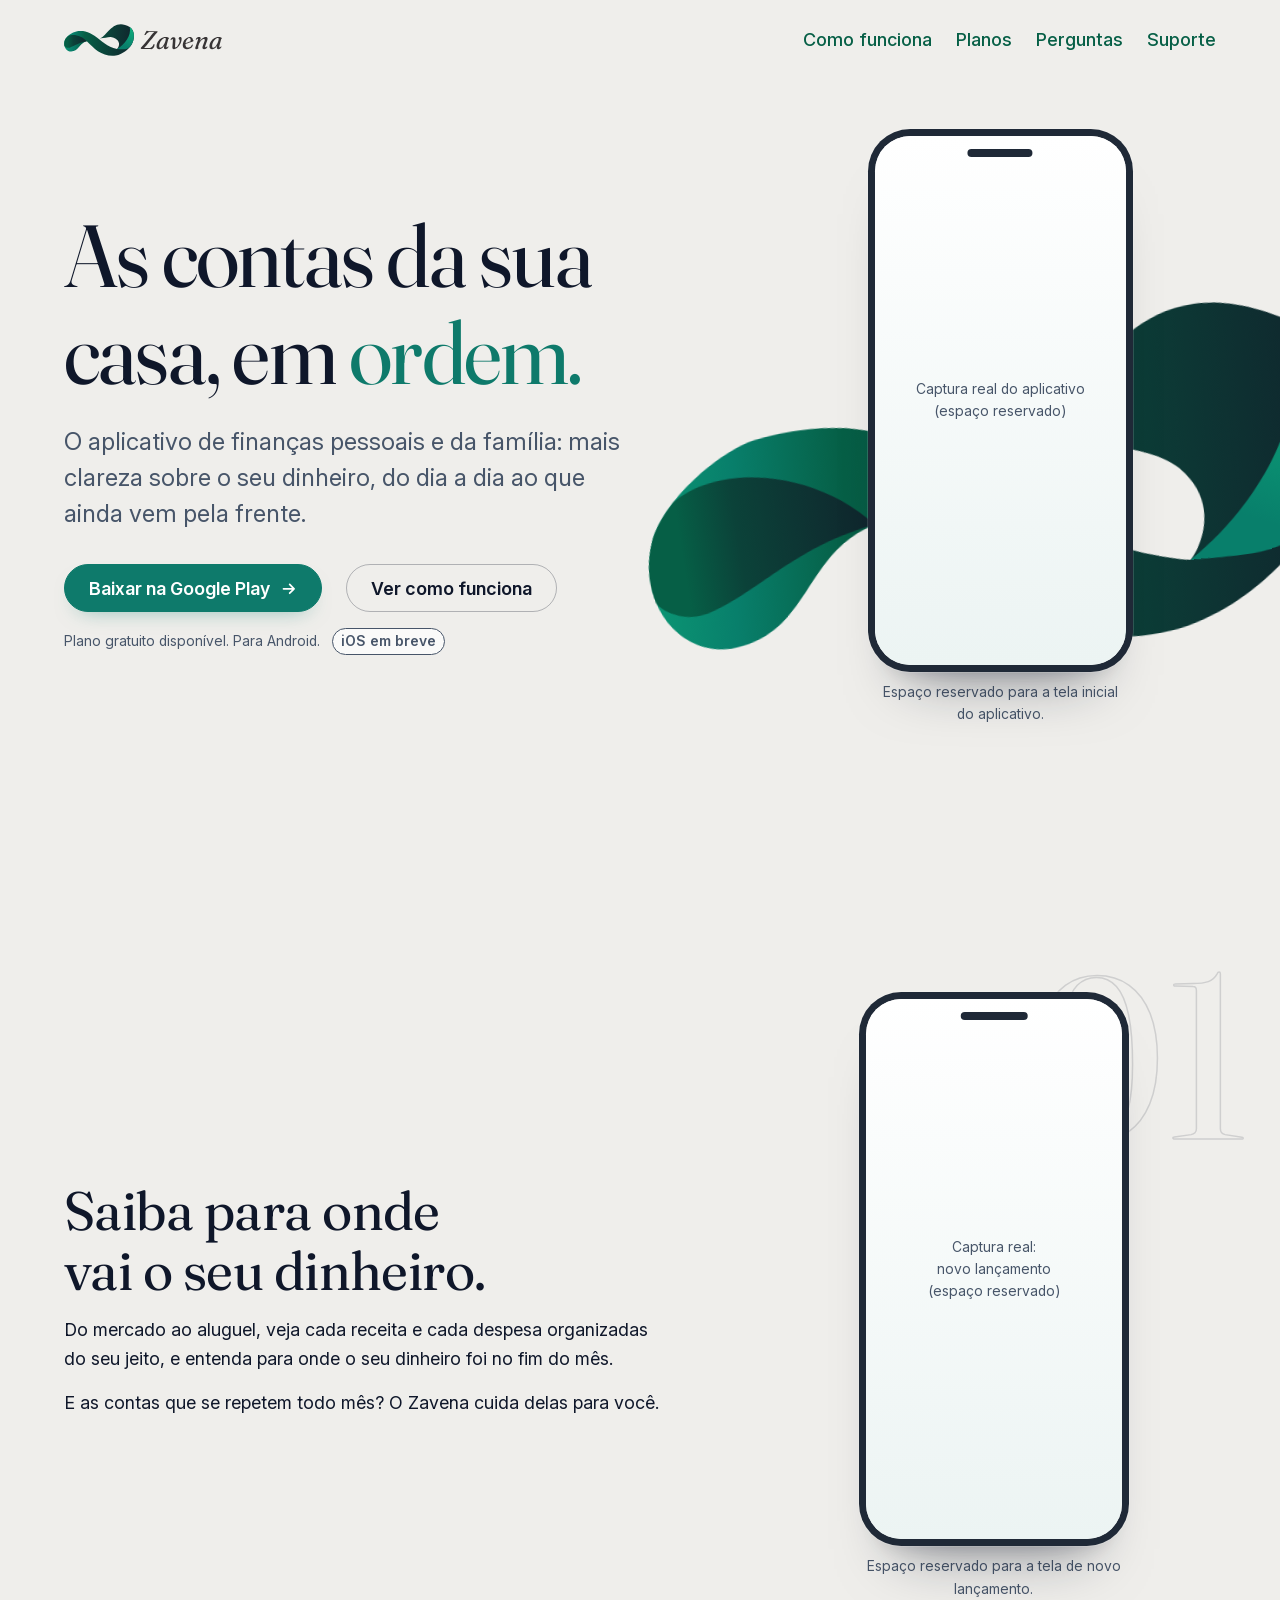
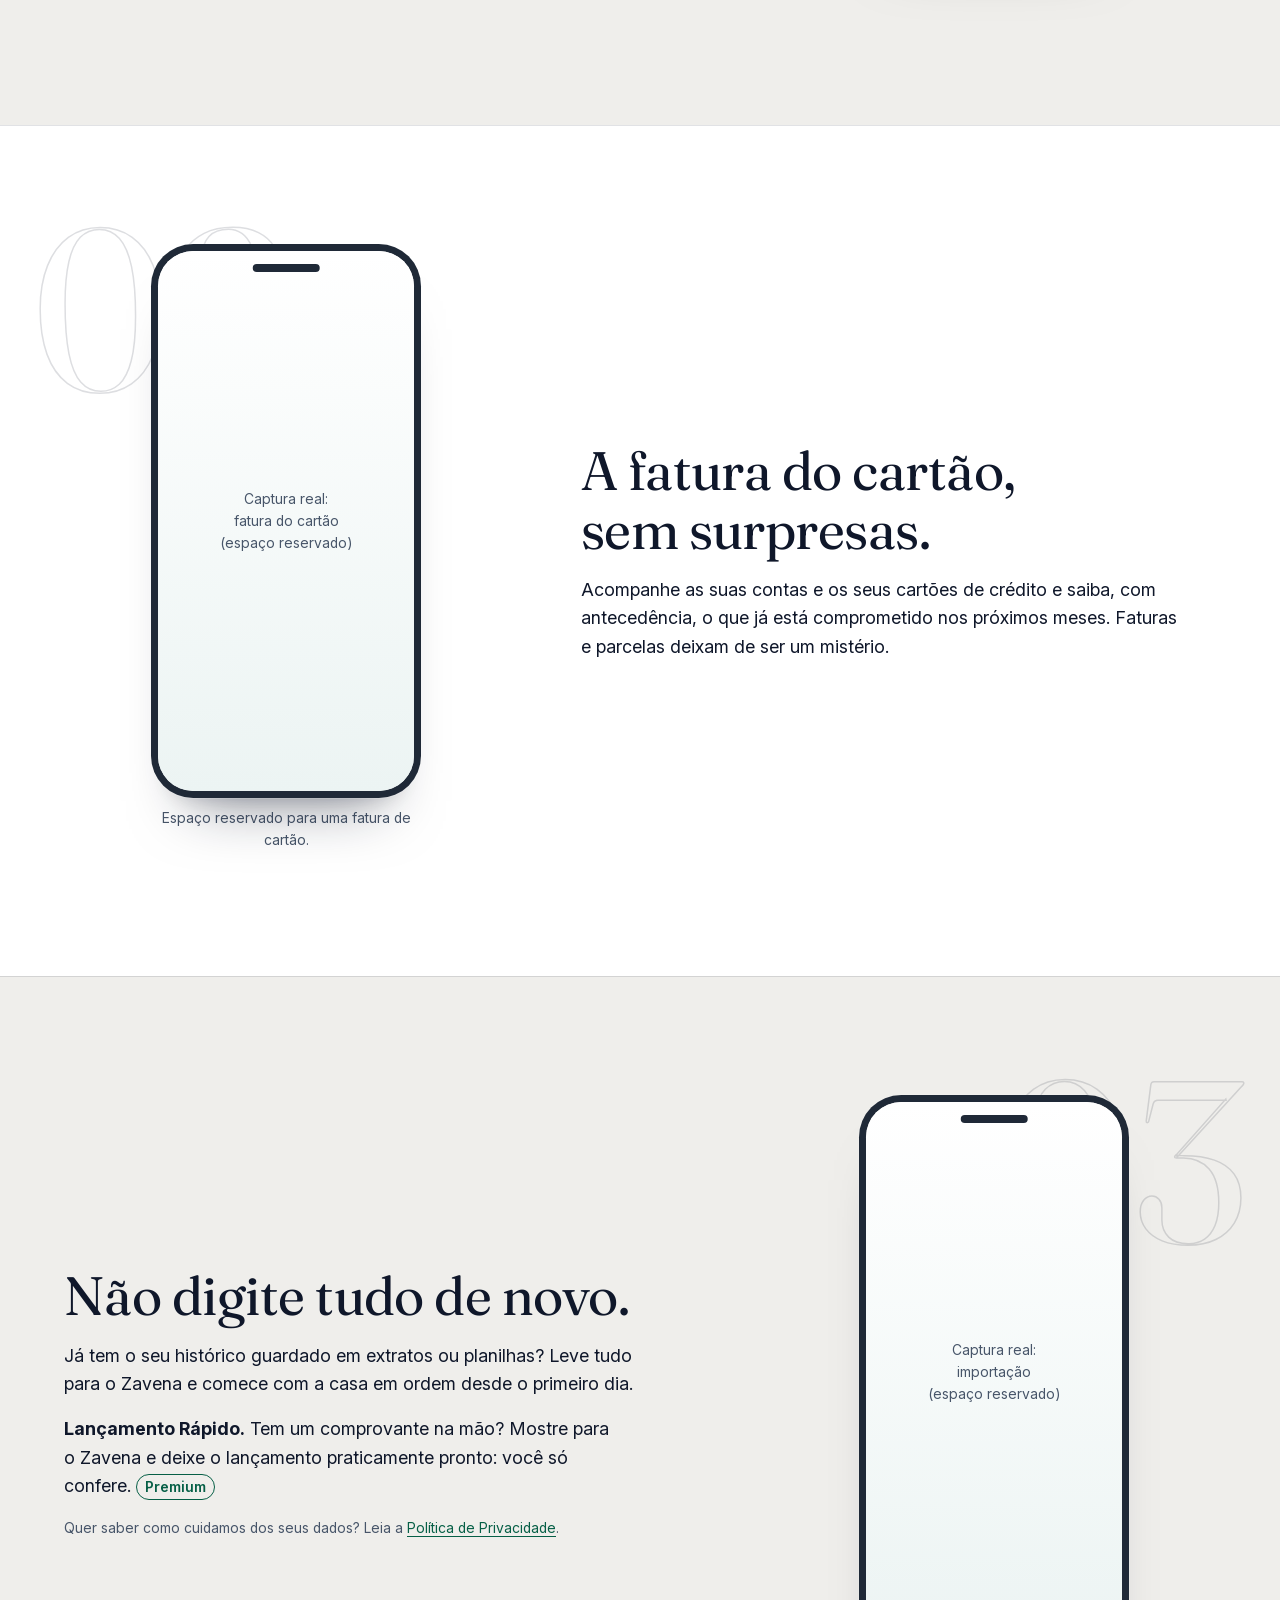
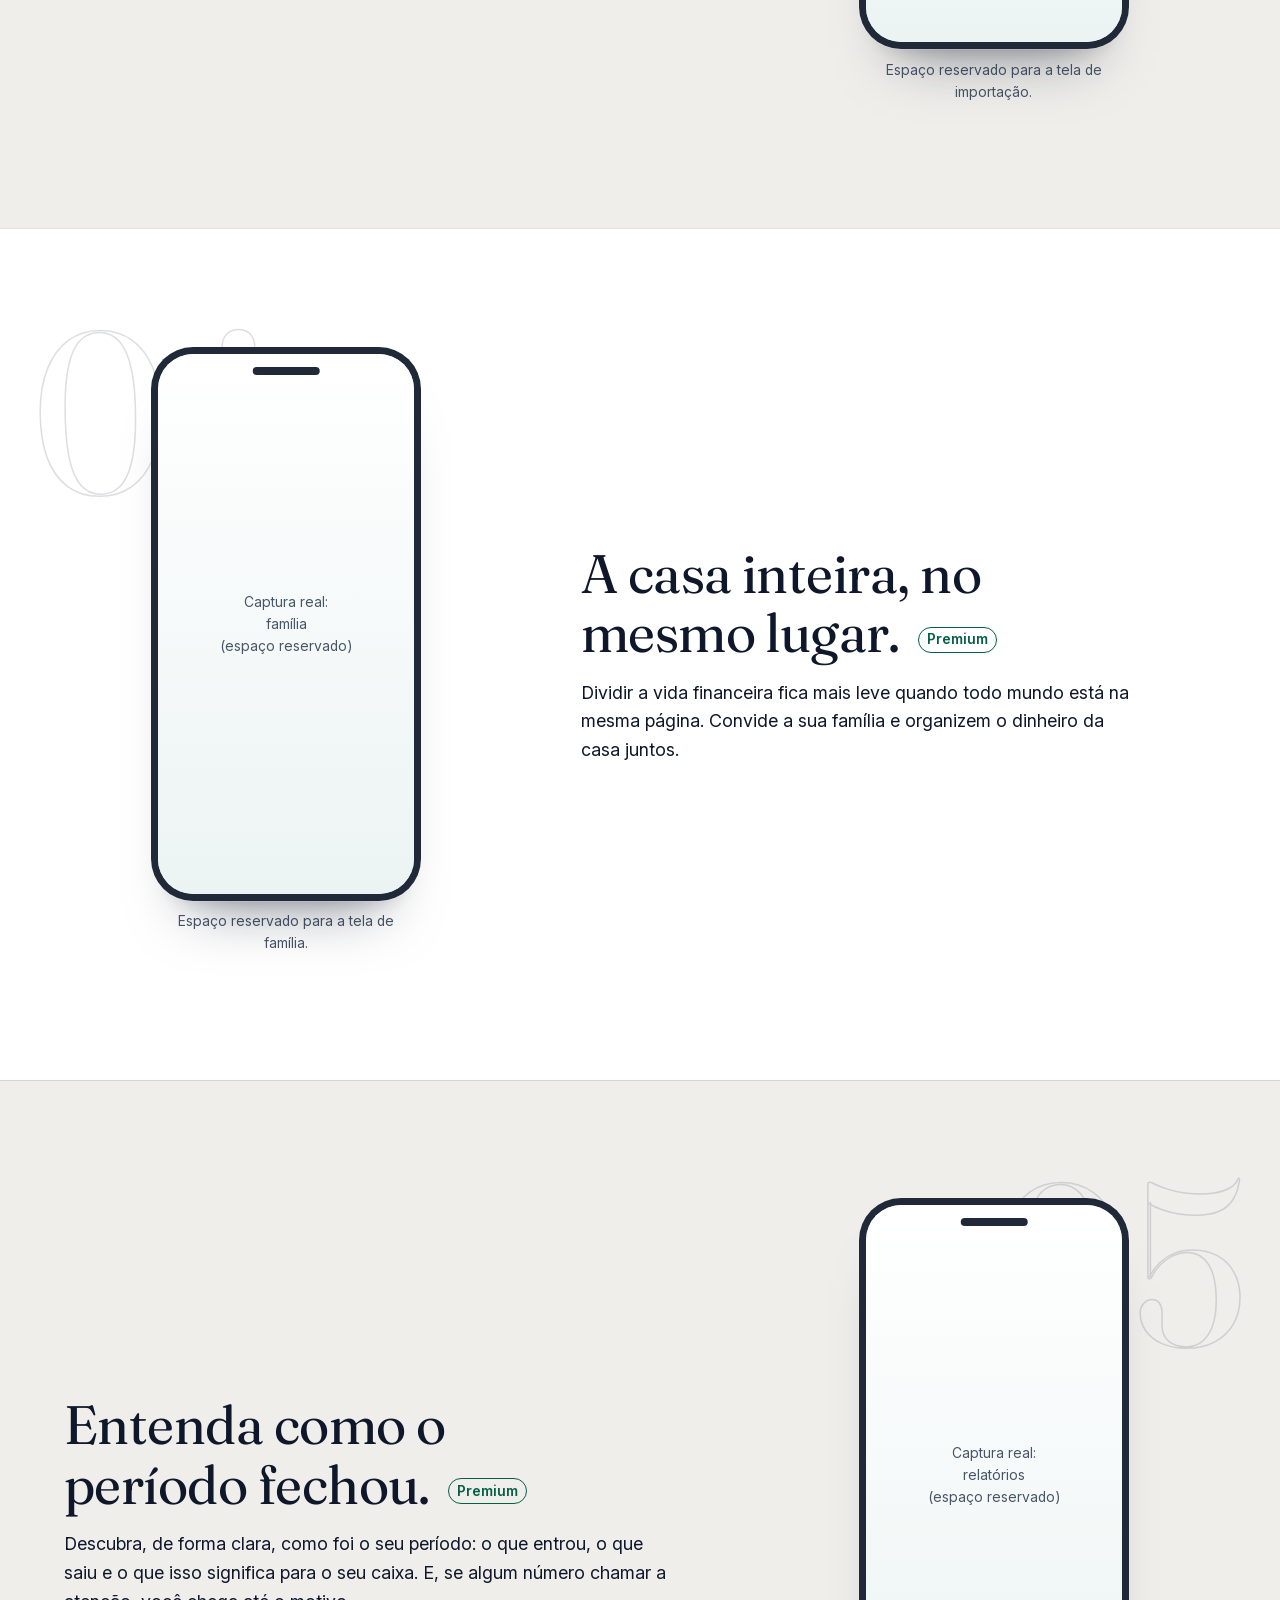
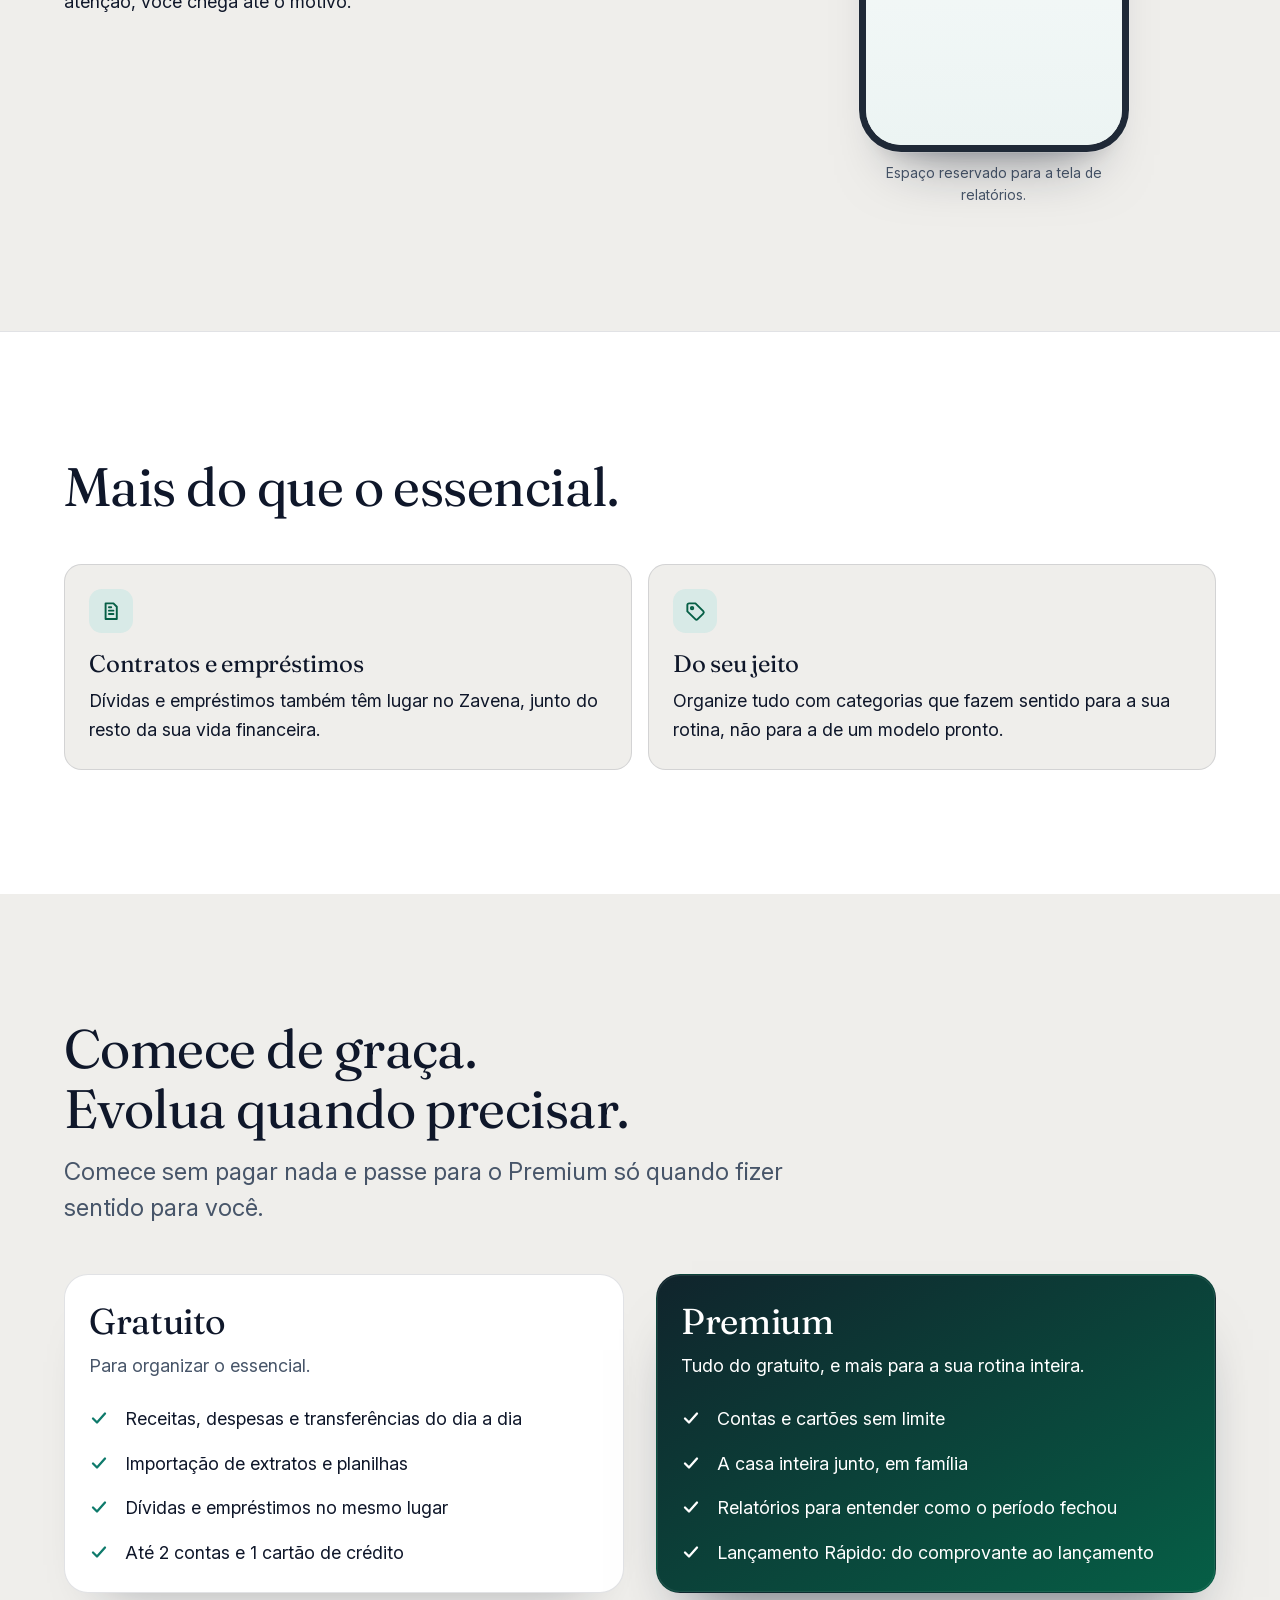
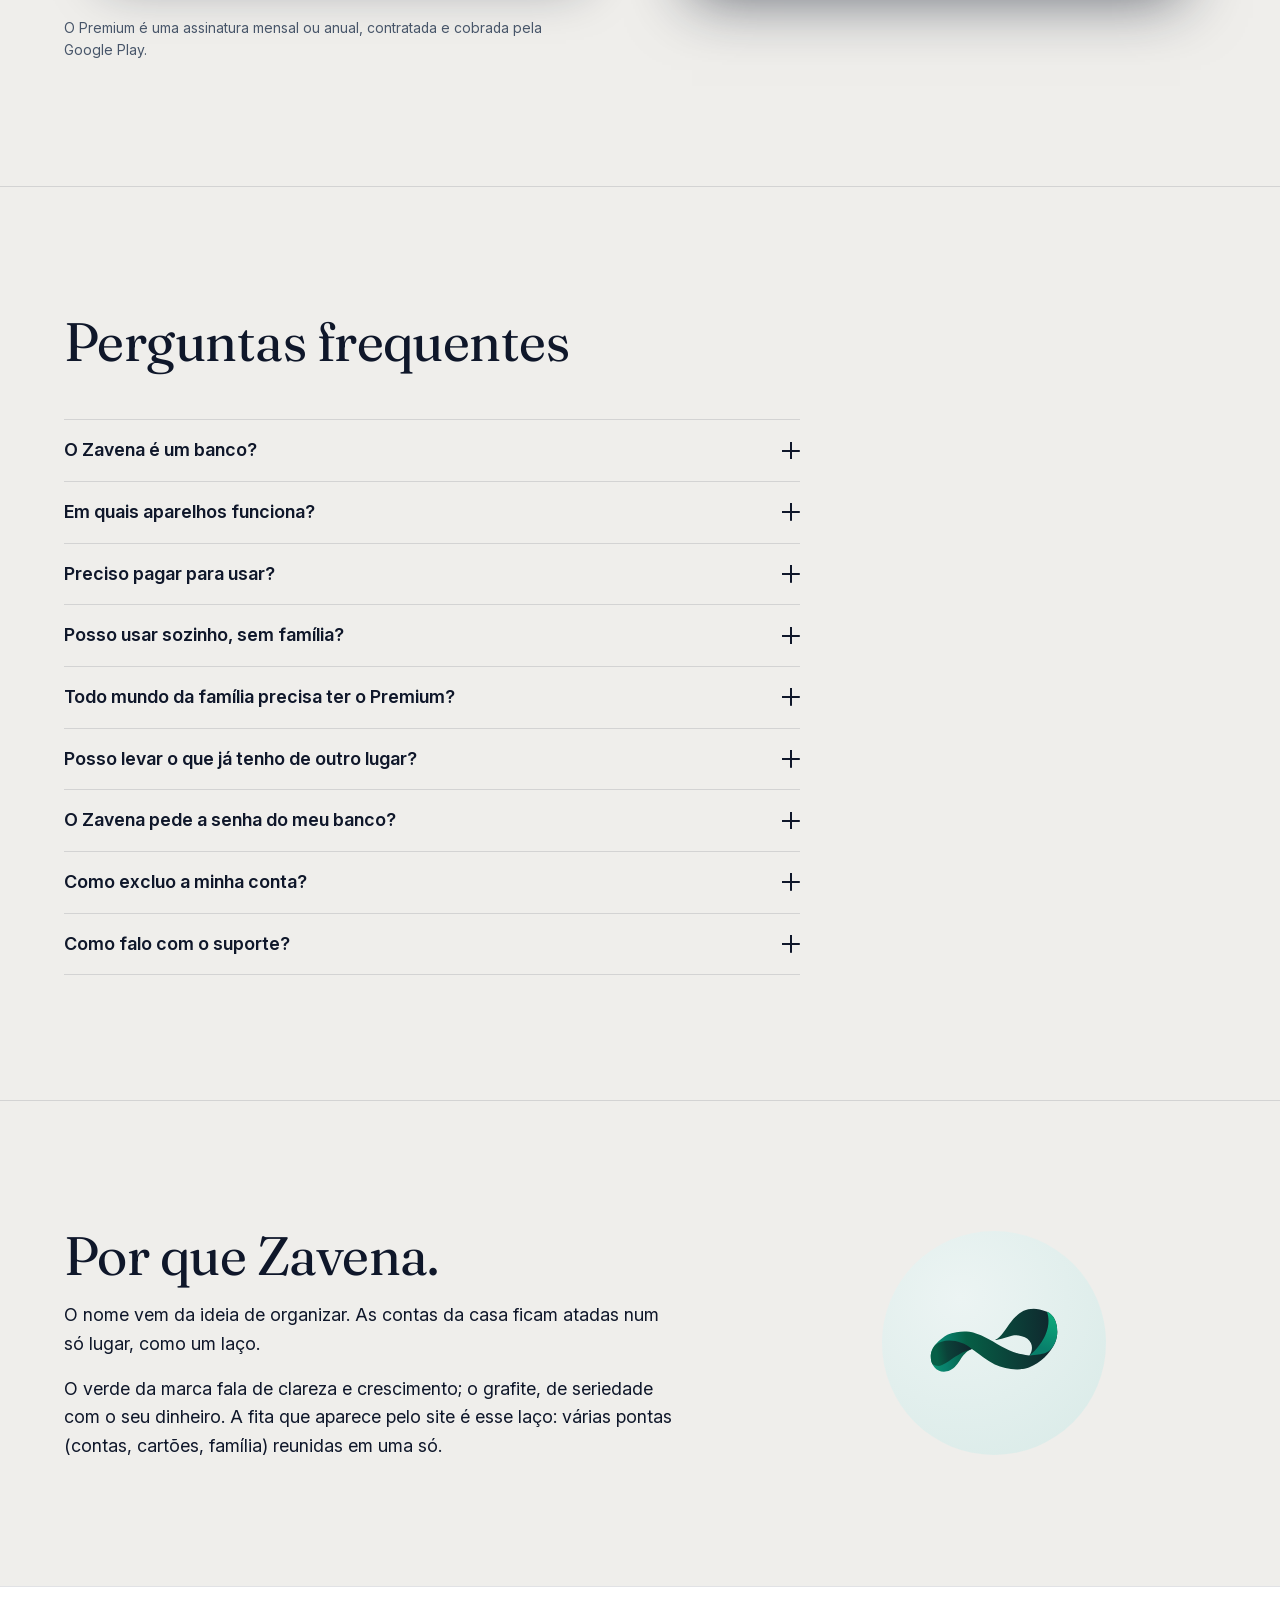
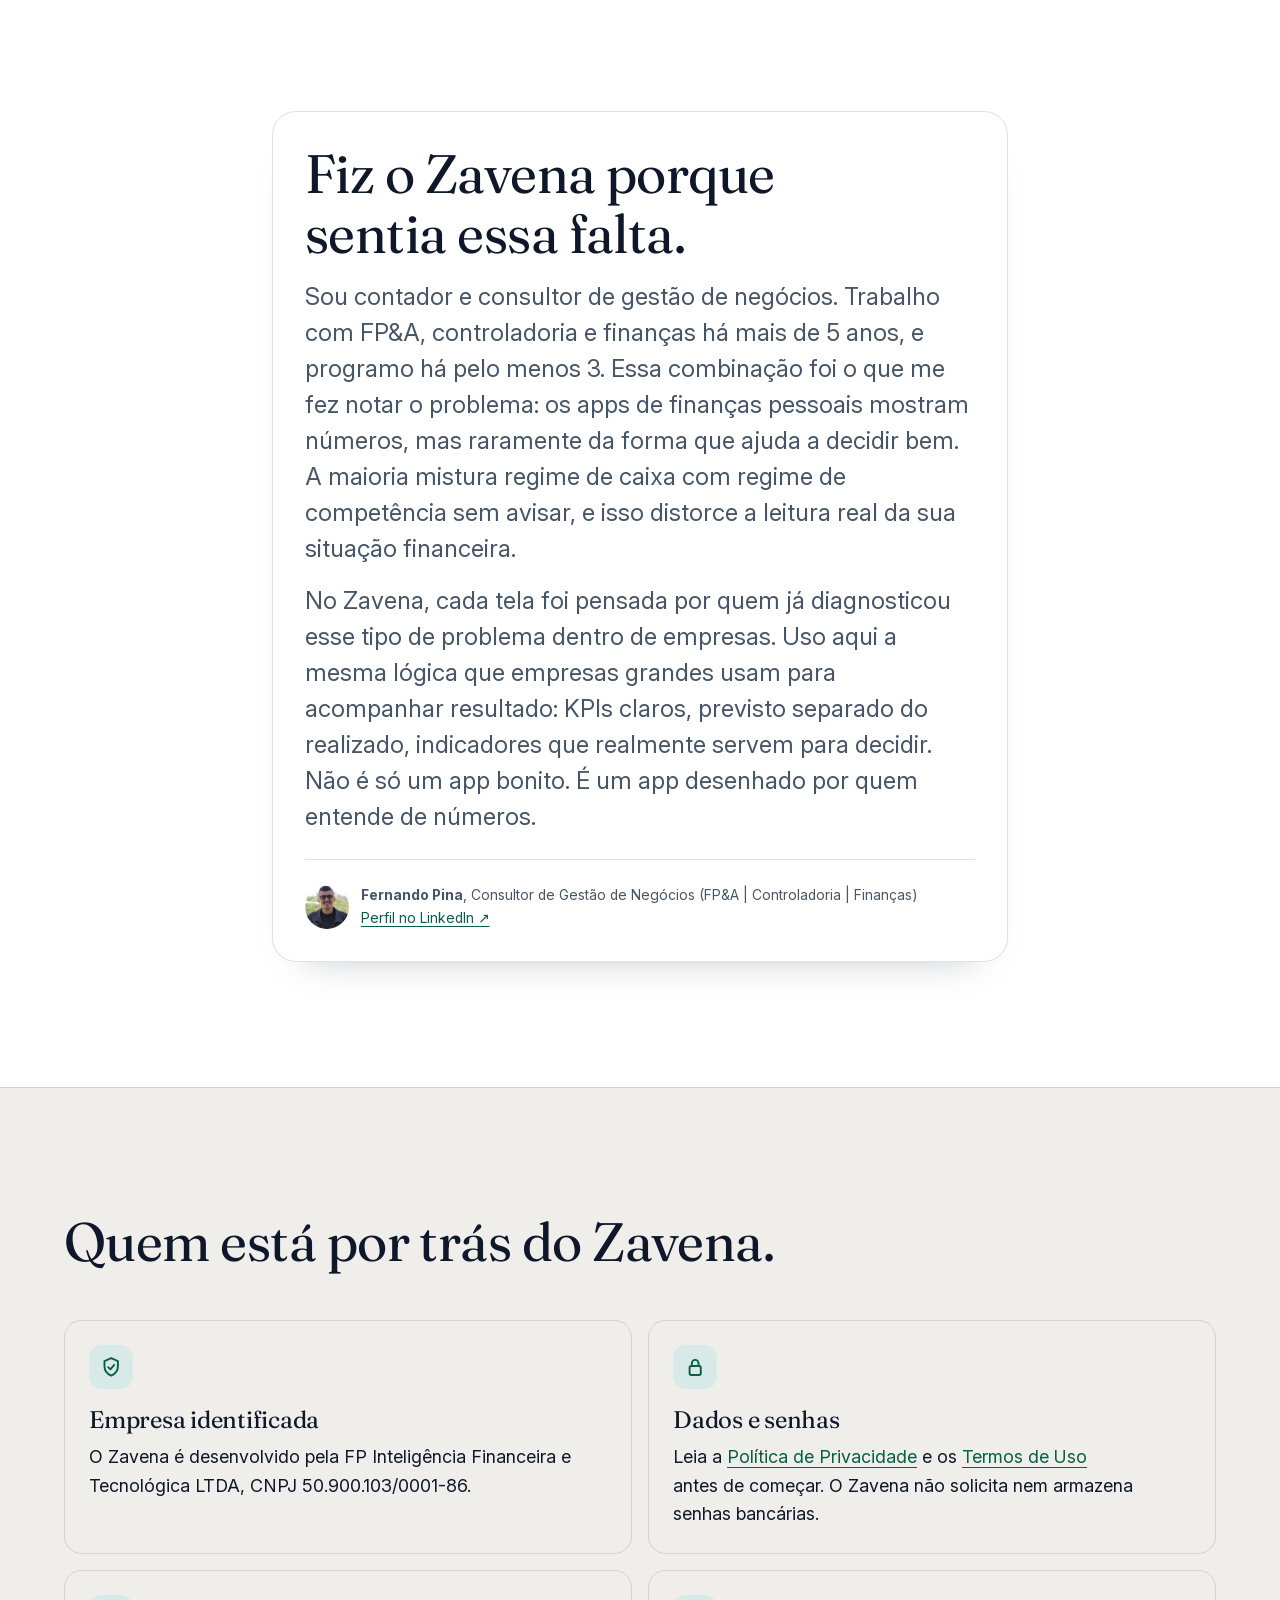
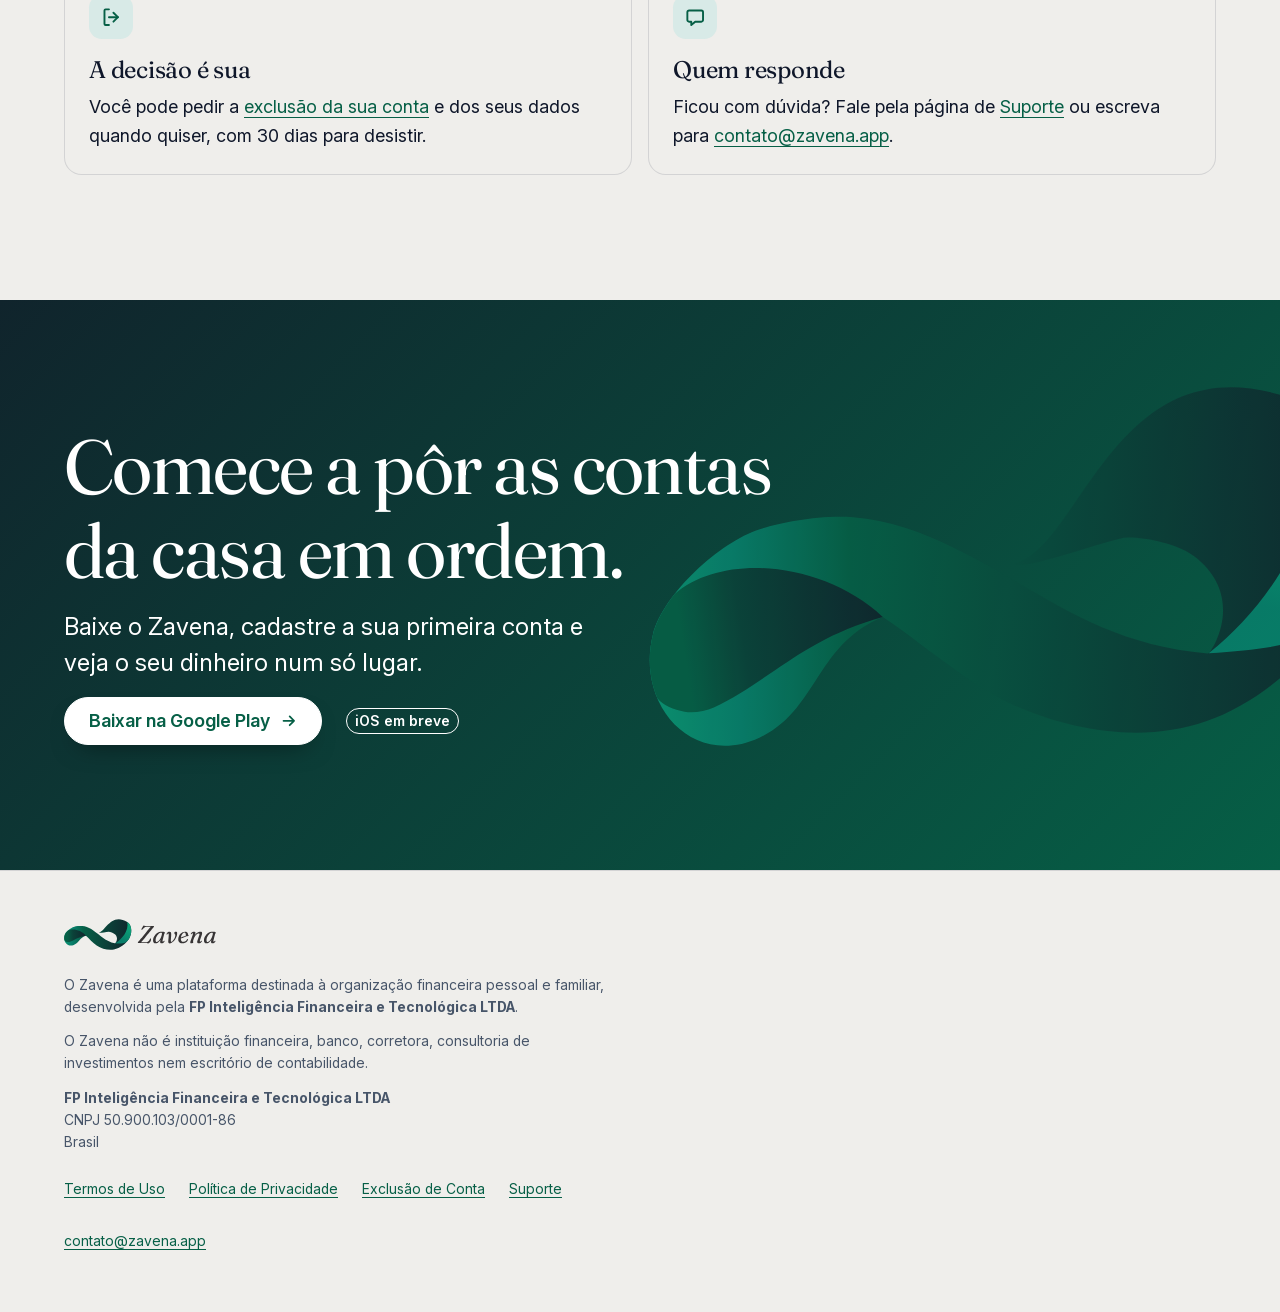
==== commit 955f8d97: "primeiro commit" ====
--- a/index.html
+++ b/index.html
@@ -288,7 +288,7 @@
     <section class="section" id="perguntas" aria-labelledby="t-perguntas">
         <div class="container">
             <div class="section__intro reveal">
-                <h2 id="t-perguntas">Antes de baixar.</h2>
+                <h2 id="t-perguntas">Perguntas frequentes</h2>
             </div>
 
             <div class="faq reveal">
@@ -328,6 +328,42 @@
                     <summary>Como falo com o suporte?</summary>
                     <p>Pela página de <a href="suporte/">Suporte</a> ou escrevendo para <a href="mailto:contato@zavena.app">contato@zavena.app</a>.</p>
                 </details>
+            </div>
+        </div>
+    </section>
+
+    <!-- 8a. Identidade da marca: por que o nome, por que a fita. Layout .feature (igual às seções
+         "como funciona"), mas o visual é o símbolo da marca, não uma captura de tela — por isso
+         .brandmark, não .shot (que é reservado só para capturas reais). -->
+    <section class="section" aria-labelledby="t-marca">
+        <div class="container feature">
+            <div class="feature__copy reveal">
+                <h2 id="t-marca">Por que Zavena.</h2>
+                <p>O nome vem da ideia de organizar. As contas da casa ficam atadas num só lugar, como um laço.</p>
+                <p>O verde da marca fala de clareza e crescimento; o grafite, de seriedade com o seu dinheiro. A fita que aparece pelo site é esse laço: várias pontas (contas, cartões, família) reunidas em uma só.</p>
+            </div>
+            <div class="brandmark reveal reveal--right" aria-hidden="true">
+                <img src="assets/img/zavena-simbolo.svg" alt="" width="844" height="385">
+            </div>
+        </div>
+    </section>
+
+    <!-- 8a2. Nota do criador: experiência real por trás do produto (conteúdo aprovado por Fernando).
+         Cartão (.founder-card), não mais um bloco de texto corrido igual ao resto — assinatura com
+         avatar de iniciais (sem foto, por decisão do Fernando) e link para o LinkedIn. -->
+    <section class="section section--tint" id="criador" aria-labelledby="t-criador">
+        <div class="container">
+            <div class="founder-card reveal">
+                <h2 id="t-criador">Fiz o Zavena porque sentia essa falta.</h2>
+                <p class="lede">Sou contador e consultor de gestão de negócios. Trabalho com FP&amp;A, controladoria e finanças há mais de 5 anos, e programo há pelo menos 3. Essa combinação foi o que me fez notar o problema: os apps de finanças pessoais mostram números, mas raramente da forma que ajuda a decidir bem. A maioria mistura regime de caixa com regime de competência sem avisar, e isso distorce a leitura real da sua situação financeira.</p>
+                <p class="lede">No Zavena, cada tela foi pensada por quem já diagnosticou esse tipo de problema dentro de empresas. Uso aqui a mesma lógica que empresas grandes usam para acompanhar resultado: KPIs claros, previsto separado do realizado, indicadores que realmente servem para decidir. Não é só um app bonito. É um app desenhado por quem entende de números.</p>
+                <div class="founder-sig">
+                    <img class="founder-sig__avatar" src="assets/img/perfil.jpeg" alt="Foto de Fernando Pina" width="400" height="400">
+                    <p class="small">
+                        <strong>Fernando Pina</strong>, Consultor de Gestão de Negócios (FP&amp;A | Controladoria | Finanças)<br>
+                        <a href="https://www.linkedin.com/in/pinafernando">Perfil no LinkedIn ↗</a>
+                    </p>
+                </div>
             </div>
         </div>
     </section>
@@ -340,18 +376,22 @@
             </div>
             <ul class="trust">
                 <li class="reveal">
+                    <span class="trust__icon" aria-hidden="true"><svg viewBox="0 0 20 20"><path d="M10 2l6 2.5v4.6c0 4-2.6 7-6 8.4-3.4-1.4-6-4.4-6-8.4V4.5z"/><path d="M7.3 10l2 2 3.4-4"/></svg></span>
                     <h3>Empresa identificada</h3>
                     <p>O Zavena é desenvolvido pela FP Inteligência Financeira e Tecnológica LTDA, CNPJ 50.900.103/0001-86.</p>
                 </li>
                 <li class="reveal" style="--i:1">
+                    <span class="trust__icon" aria-hidden="true"><svg viewBox="0 0 20 20"><rect x="5" y="9" width="10" height="8" rx="1.5"/><path d="M7 9V6.5a3 3 0 0 1 6 0V9"/></svg></span>
                     <h3>Dados e senhas</h3>
                     <p>Leia a <a href="privacidade/">Política de Privacidade</a> e os <a href="termos/">Termos de Uso</a> antes de começar. O Zavena não solicita nem armazena senhas bancárias.</p>
                 </li>
                 <li class="reveal" style="--i:2">
+                    <span class="trust__icon" aria-hidden="true"><svg viewBox="0 0 20 20"><path d="M8 3H5a1 1 0 0 0-1 1v12a1 1 0 0 0 1 1h3"/><path d="M12 6l4 4-4 4"/><path d="M16 10H8"/></svg></span>
                     <h3>A decisão é sua</h3>
                     <p>Você pode pedir a <a href="exclusao-de-conta/">exclusão da sua conta</a> e dos seus dados quando quiser, com 30 dias para desistir.</p>
                 </li>
                 <li class="reveal" style="--i:3">
+                    <span class="trust__icon" aria-hidden="true"><svg viewBox="0 0 20 20"><path d="M3 5.5A1.5 1.5 0 0 1 4.5 4h11A1.5 1.5 0 0 1 17 5.5v7a1.5 1.5 0 0 1-1.5 1.5H10l-3.5 3v-3H4.5A1.5 1.5 0 0 1 3 12.5z"/></svg></span>
                     <h3>Quem responde</h3>
                     <p>Ficou com dúvida? Fale pela página de <a href="suporte/">Suporte</a> ou escreva para <a href="mailto:contato@zavena.app">contato@zavena.app</a>.</p>
                 </li>
--- a/assets/css/home.css
+++ b/assets/css/home.css
@@ -1,4 +1,9 @@
 /* Página inicial (só o que é da home). Requer tokens.css, fonts.css, base.css e chrome.css. Movimento fica em motion.css. */
+
+/* Botão de pausar animação escondido no cabeçalho da home, a pedido — fica só nas páginas
+   internas (chrome.css). O mecanismo de pausa em si (site.js, localStorage, motion-off) continua
+   ativo; só o controle manual via UI desaparece aqui. */
+.site-header .motion-toggle { display: none !important; }
 
 /* Primeira dobra: a fita do logotipo é o único ornamento (sem brilhos, pontilhados nem formas soltas) */
 .hero { position: relative; isolation: isolate; overflow-x: clip; padding-block: var(--space-5) var(--space-9); }
@@ -95,13 +100,27 @@
 .plan--premium .ico-yes { stroke: #FFFFFF; }
 .plans__note { margin: var(--space-5) 0 0; color: var(--color-text-muted); font-size: var(--step--1); }
 
-/* Quem está por trás */
-.trust { list-style: none; margin: 0; padding: 0; }
-.trust li { display: grid; grid-template-columns: minmax(0, 1fr); gap: var(--space-2); padding-block: var(--space-5); border-top: 1px solid var(--color-rule); }
-.trust li:last-child { border-bottom: 1px solid var(--color-rule); }
+/* Marca: feature grid com o símbolo em destaque (não é captura de tela — ver .shot) */
+.brandmark { justify-self: center; display: grid; place-items: center; width: min(100%, 14rem); aspect-ratio: 1; border-radius: 50%; background: radial-gradient(circle at 35% 30%, var(--color-tint), var(--color-tint-strong)); }
+.brandmark img { width: 58%; height: auto; rotate: -8deg; }
+
+/* Nota do criador: cartão, para não ficar um bloco de texto corrido igual às seções vizinhas */
+.founder-card { max-width: 46rem; margin-inline: auto; padding: var(--space-6); border: 1px solid var(--color-rule); border-radius: 1.5rem; background: var(--color-surface); box-shadow: 0 24px 40px -34px rgb(var(--zv-ink-rgb) / 0.35); }
+.founder-sig { display: flex; align-items: center; gap: var(--space-3); margin-top: var(--space-5); padding-top: var(--space-5); border-top: 1px solid var(--color-rule); }
+.founder-sig p { margin: 0; }
+.founder-sig__avatar { flex: none; width: 2.75rem; height: 2.75rem; border-radius: 50%; object-fit: cover; }
+
+/* Quem está por trás: mesma linguagem visual de cartão+ícone do bloco "Mais do que o essencial"
+   (.also) — a versão anterior (lista com linhas divisórias, sem ícone) ficou sem identidade visual
+   própria ao lado das seções vizinhas. */
+.trust { list-style: none; margin: 0; padding: 0; display: grid; grid-template-columns: minmax(0, 1fr); gap: var(--space-4); }
+.trust li { display: grid; gap: var(--space-2); align-content: start; min-width: 0; padding: var(--space-5); border: 1px solid var(--color-rule); border-radius: 1.1rem; background: var(--color-bg); transition: translate 0.25s ease, box-shadow 0.25s ease, border-color 0.25s ease; }
+.trust li:hover { translate: 0 -4px; border-color: rgb(var(--zv-primary-rgb) / 0.35); box-shadow: 0 22px 34px -26px rgb(var(--zv-ink-rgb) / 0.4); }
+.trust__icon { display: grid; place-items: center; width: 2.75rem; height: 2.75rem; margin-bottom: var(--space-2); border-radius: 0.8rem; background: var(--color-tint-strong); color: var(--color-link); }
+.trust__icon svg { width: 1.4rem; height: 1.4rem; fill: none; stroke: currentColor; stroke-width: 1.7; stroke-linecap: round; stroke-linejoin: round; }
 .trust h3 { margin: 0; font-size: var(--step-1); }
 .trust p { margin: 0; max-width: 52ch; }
-@media (min-width: 40rem) { .trust li { grid-template-columns: minmax(0, 0.8fr) minmax(0, 1.2fr); gap: var(--space-7); align-items: baseline; } }
+@media (min-width: 40rem) { .trust { grid-template-columns: repeat(2, minmax(0, 1fr)); } }
 
 /* Perguntas */
 .faq { max-width: 46rem; }
--- a/assets/css/motion.css
+++ b/assets/css/motion.css
@@ -21,6 +21,7 @@
   /* A fita da marca: aparece e passa a balançar devagar */
   html:not(.motion-off) .orbit__ribbon { animation: fade-in 1.4s ease 0.1s both, sway-a 16s ease-in-out 1.5s infinite alternate; }
   html:not(.motion-off) .cta-final__ribbon { animation: sway-b 20s ease-in-out infinite alternate; }
+  html:not(.motion-off) .page-head__ribbon { animation: fade-in 1.2s ease 0.1s both, sway-b 20s ease-in-out infinite alternate; }
 
   /* Revelação ao rolar (a classe js só existe se site.js carregou; ver fallback no HTML) */
   html.js:not(.motion-off) .reveal { opacity: 0; transform: translateY(30px); transition: opacity 0.8s cubic-bezier(0.2, 0.7, 0.2, 1) calc(var(--i, 0) * 90ms), transform 0.8s cubic-bezier(0.2, 0.7, 0.2, 1) calc(var(--i, 0) * 90ms); will-change: opacity, transform; }
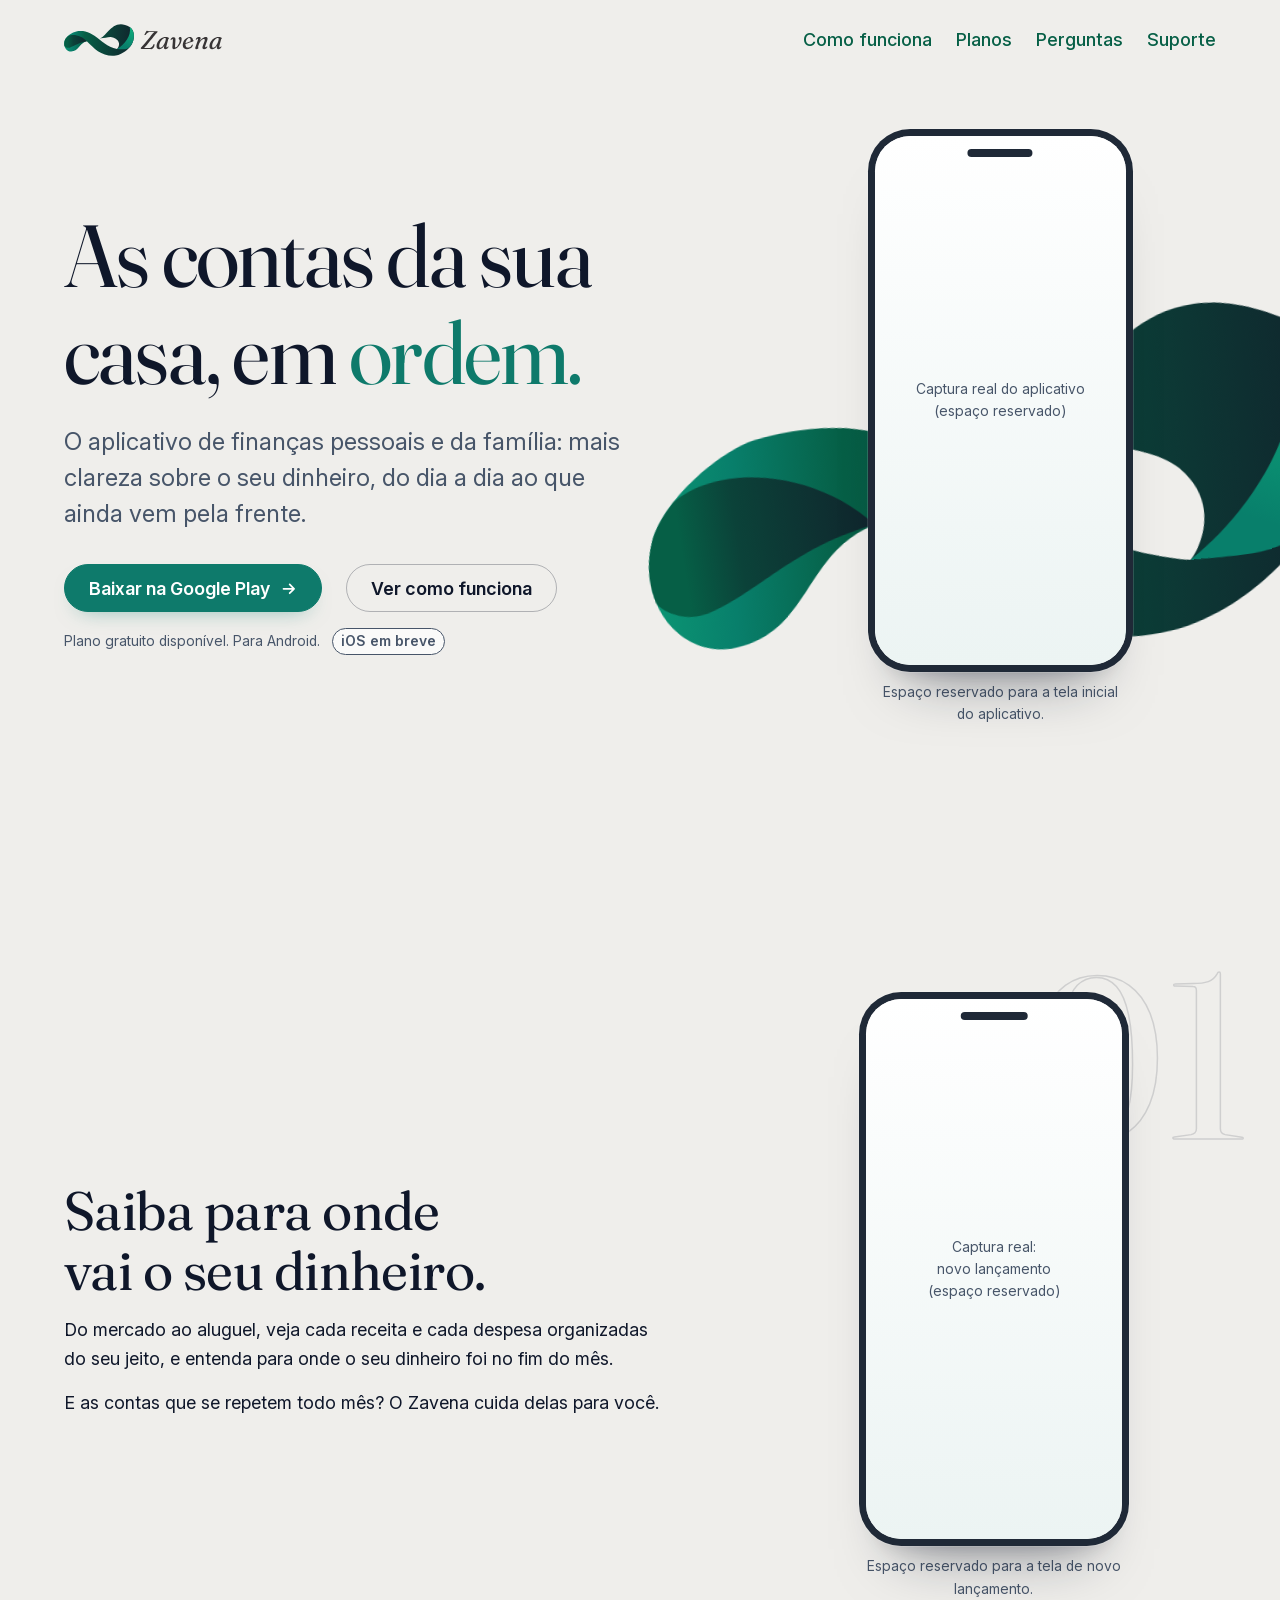
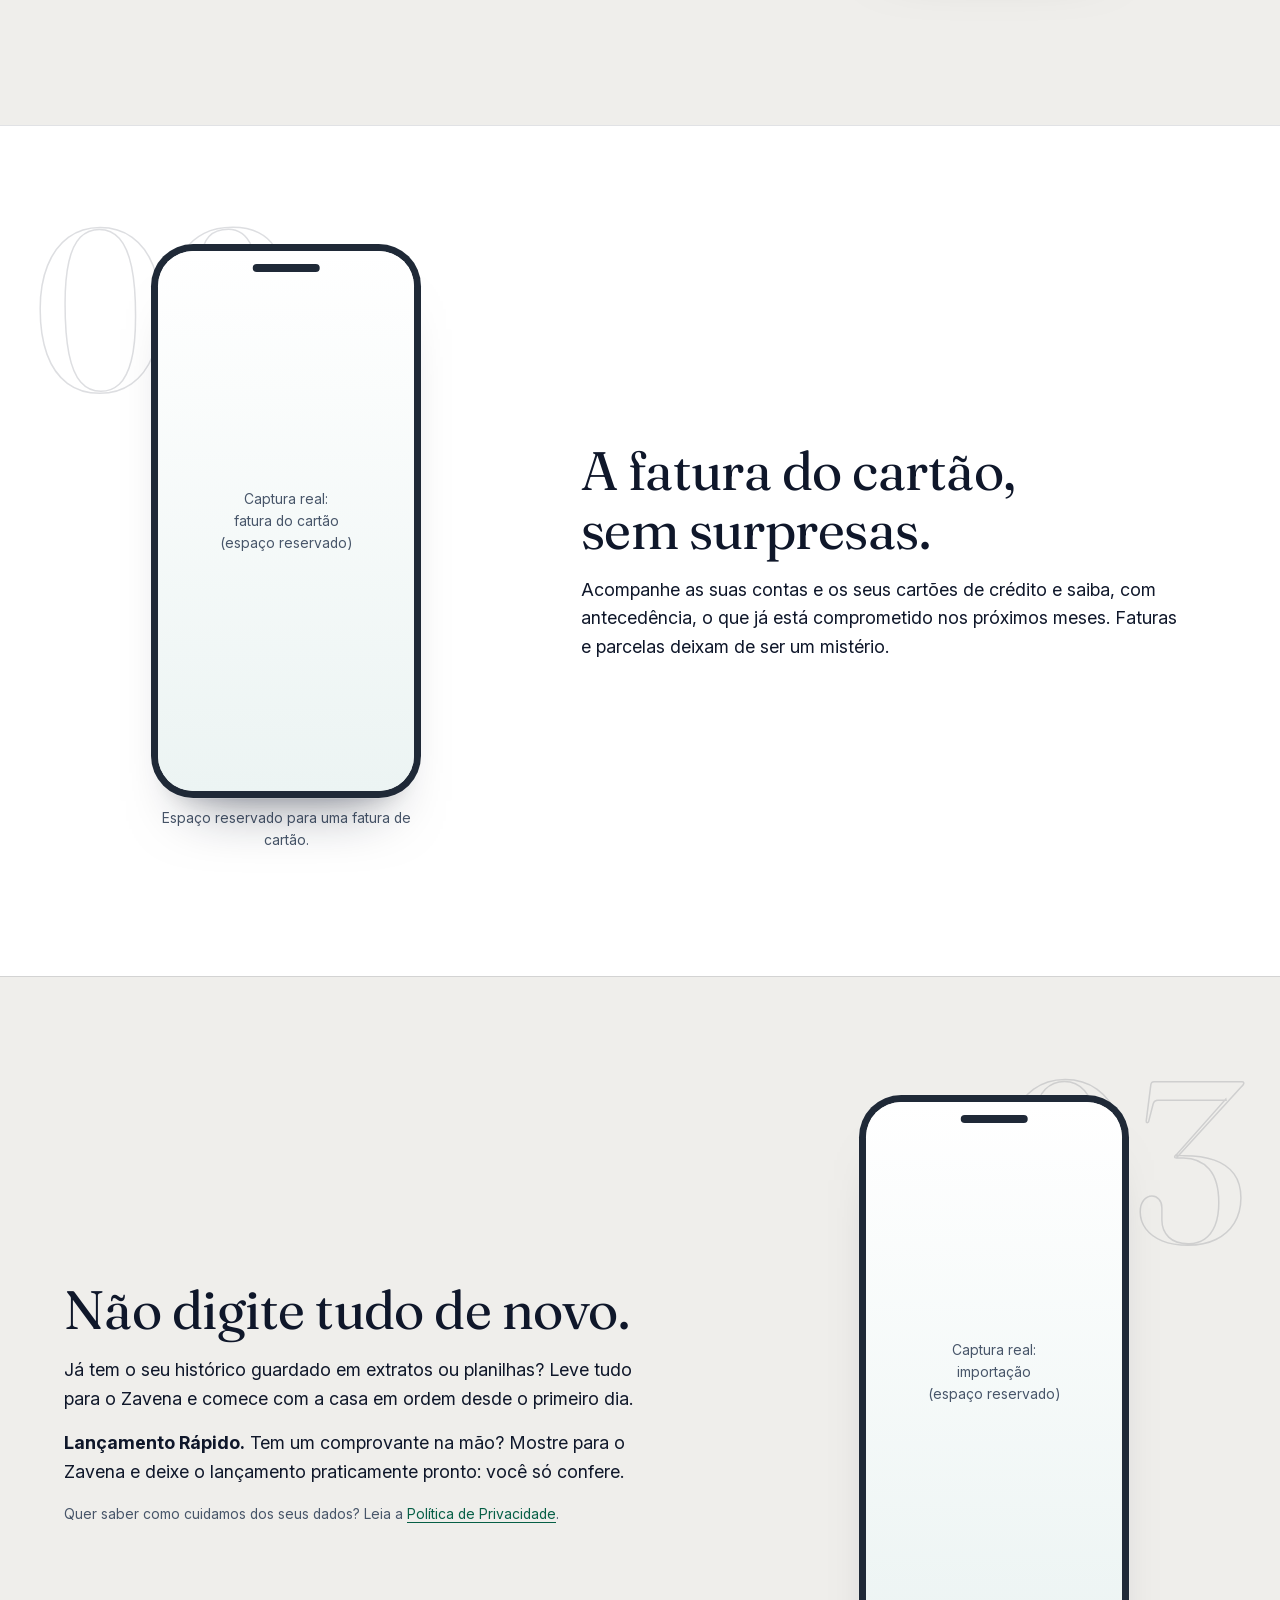
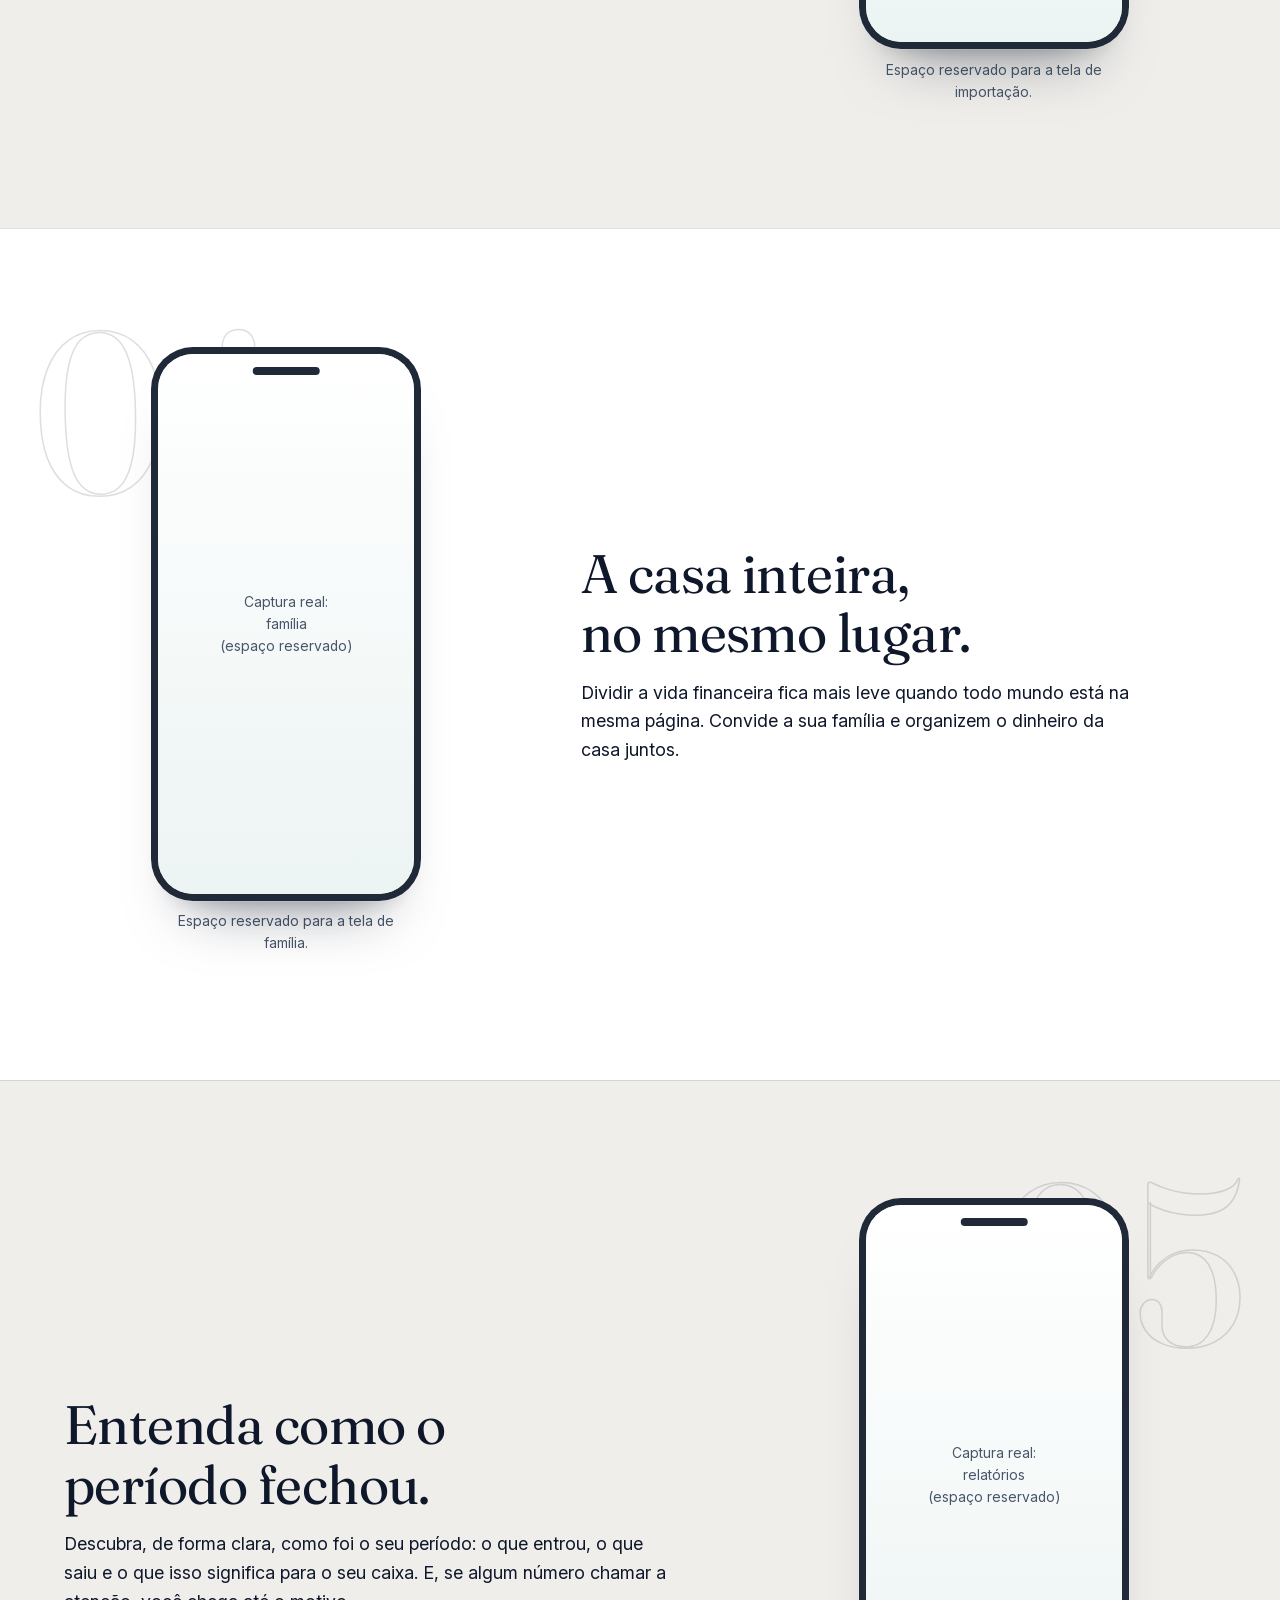
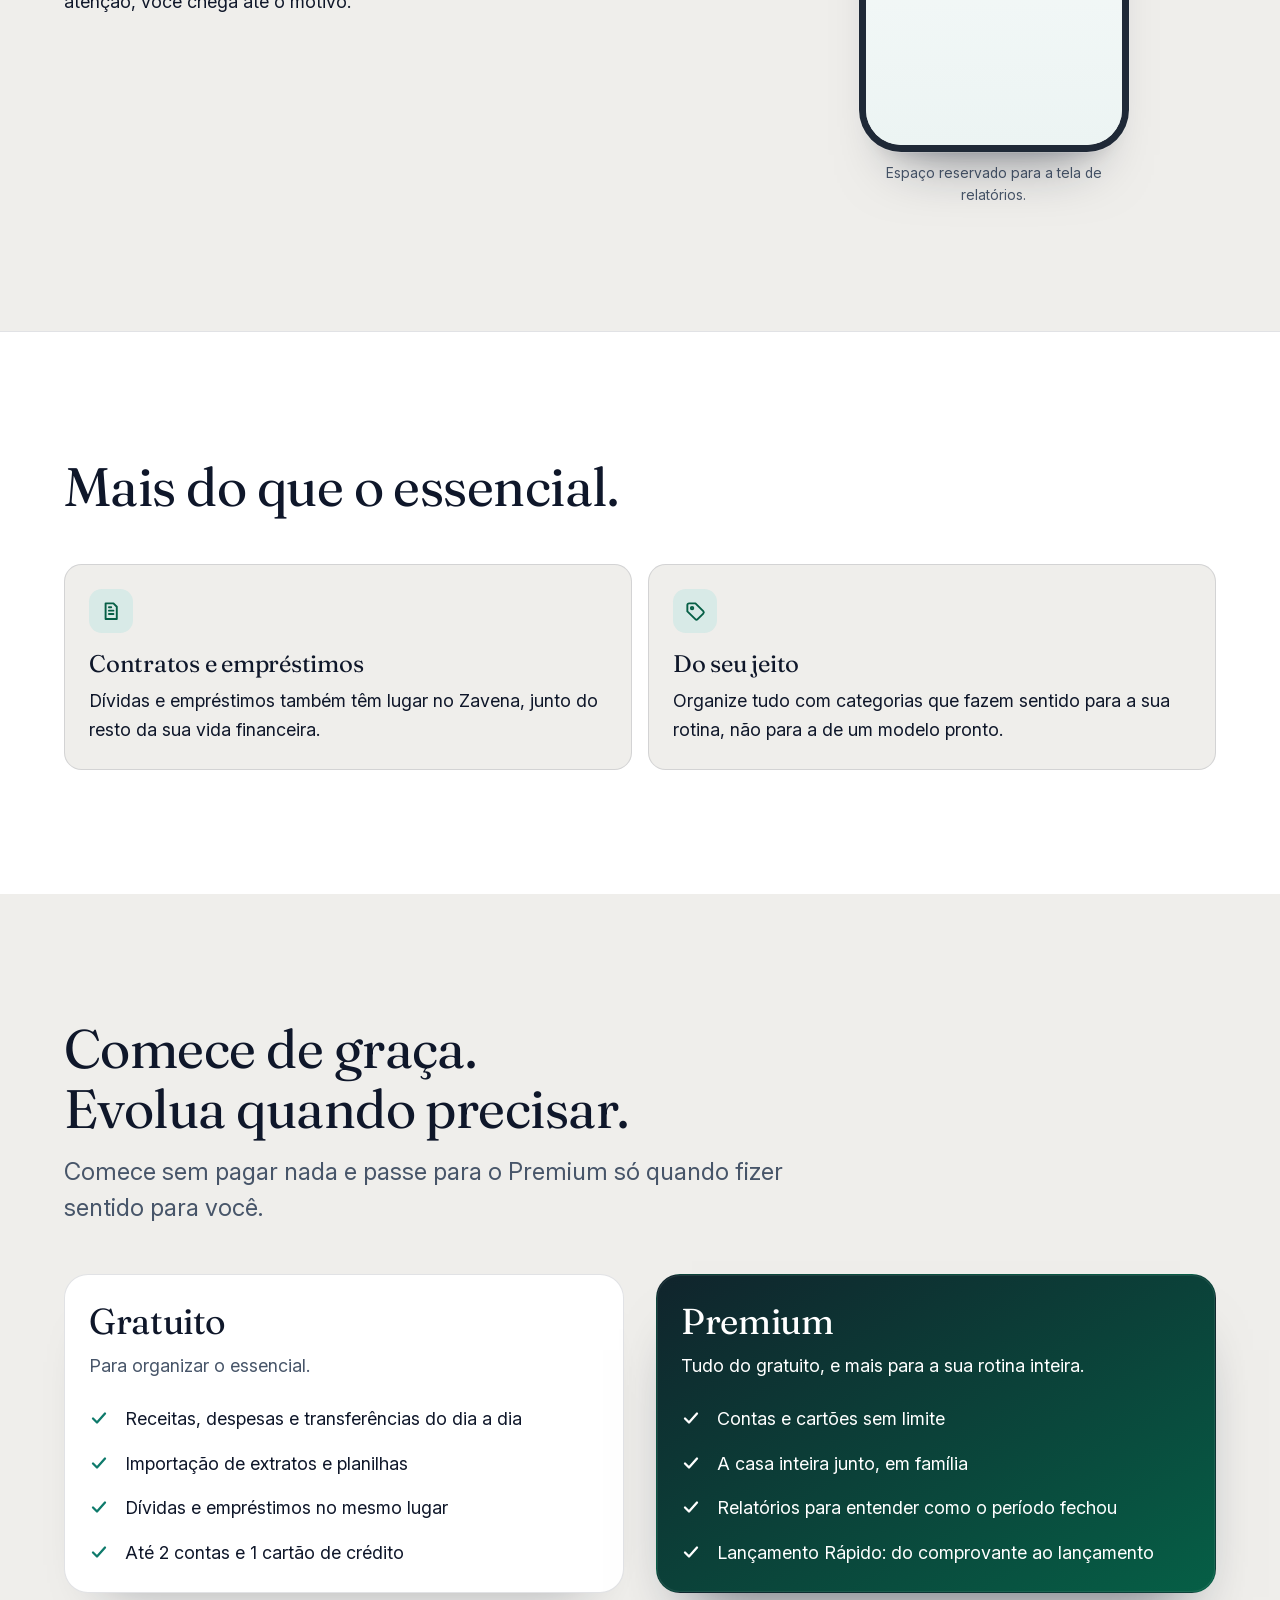
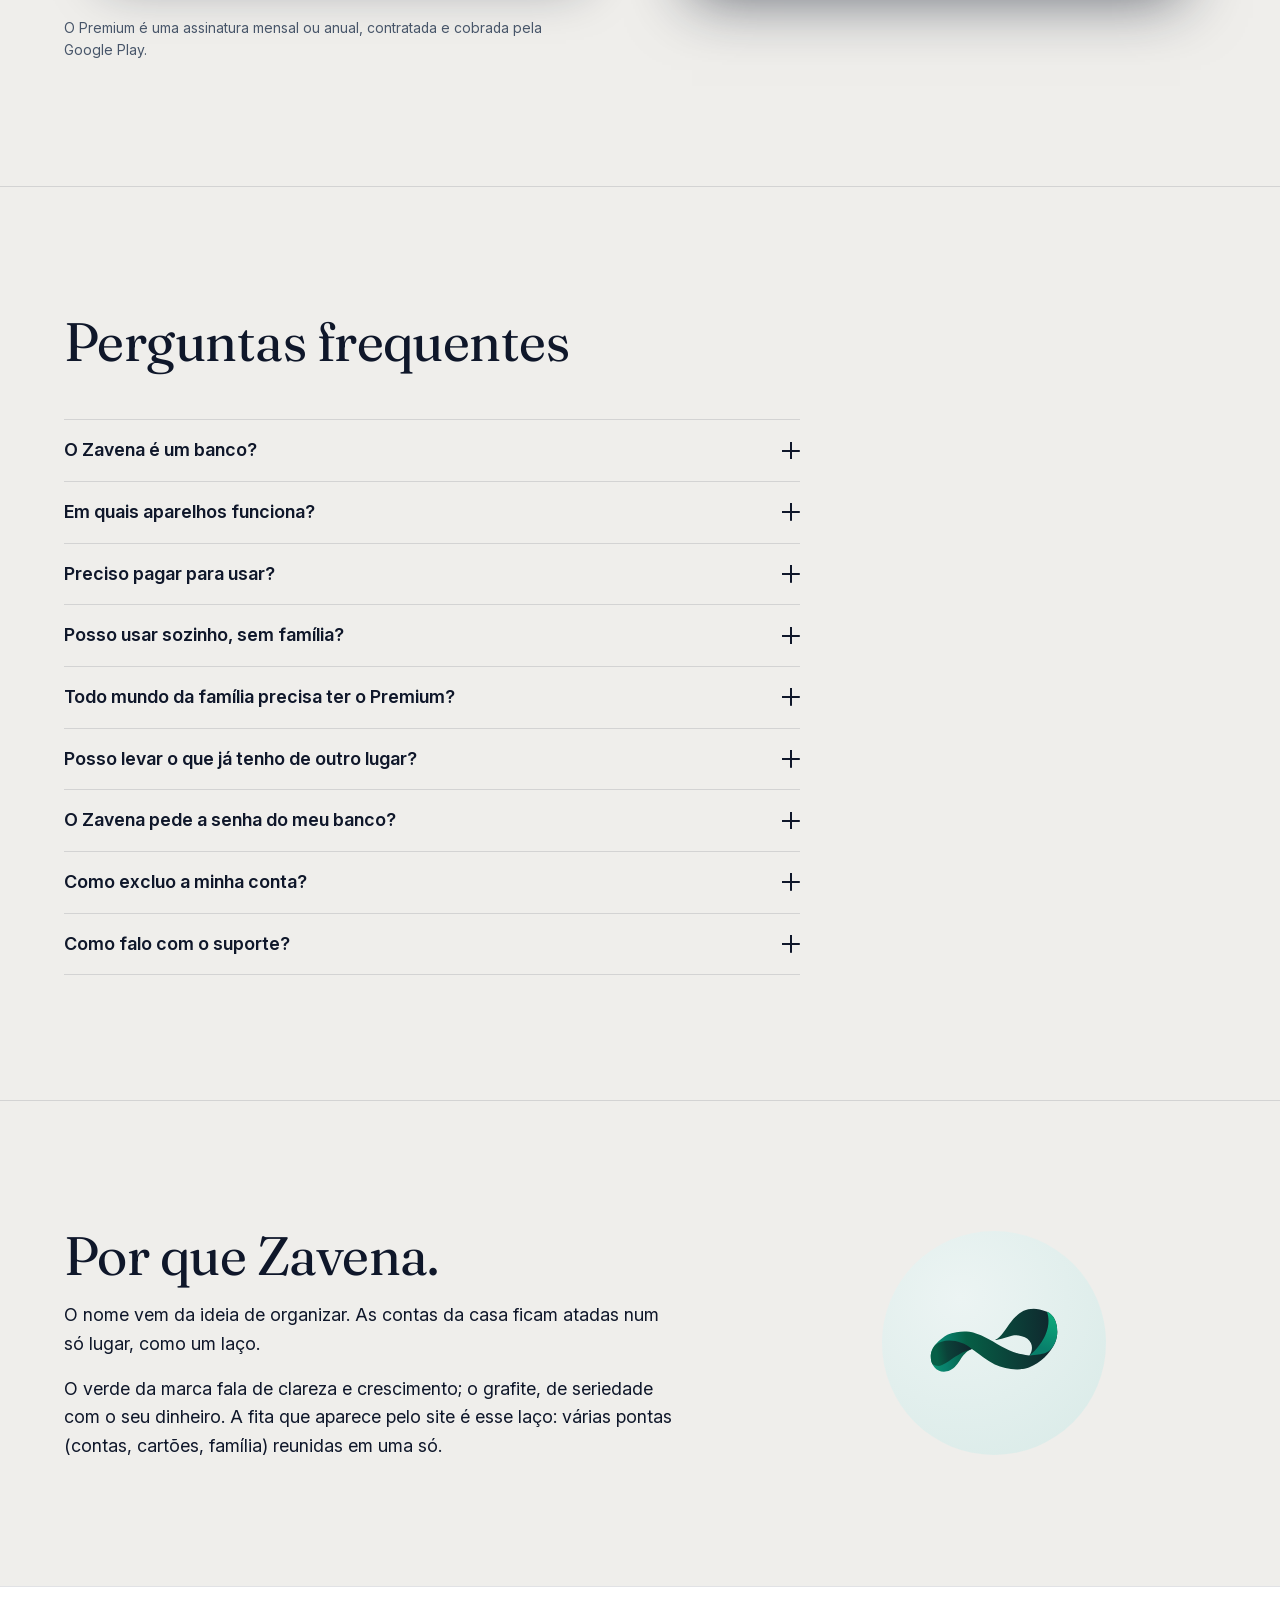
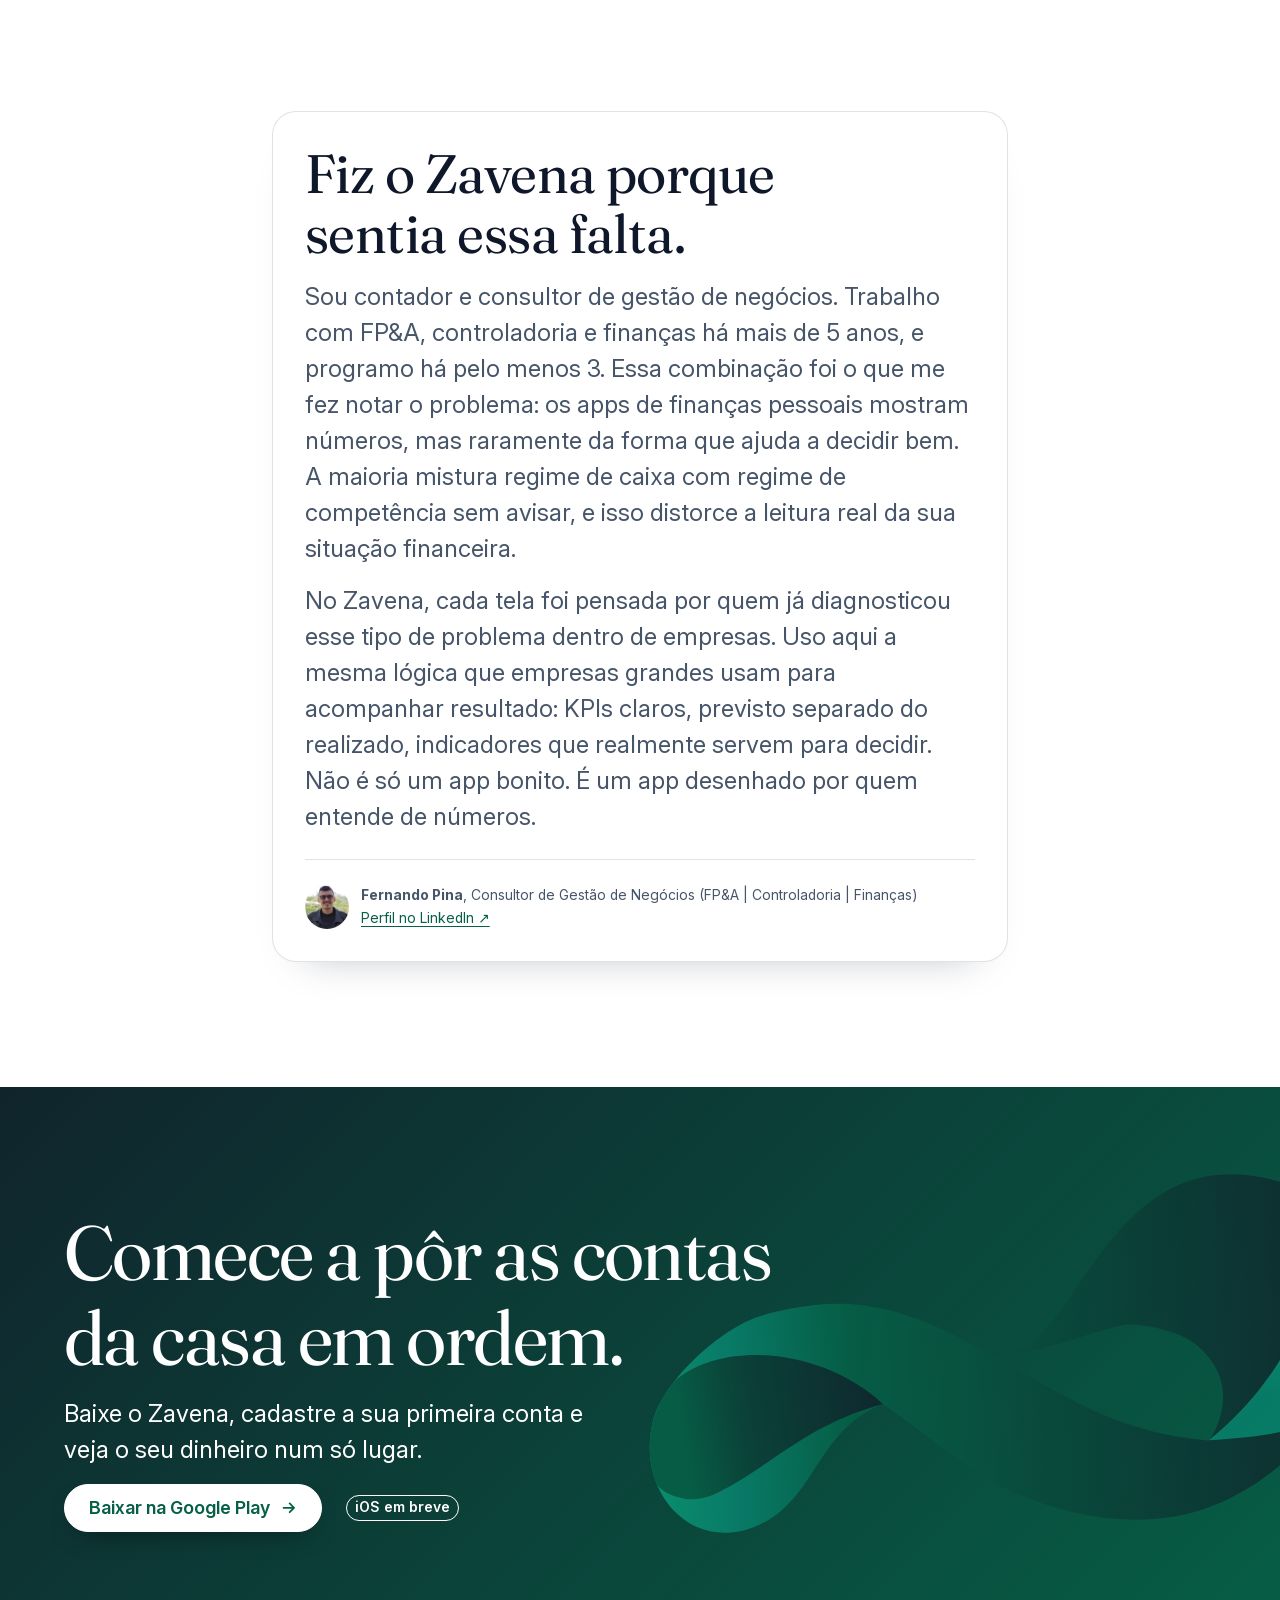
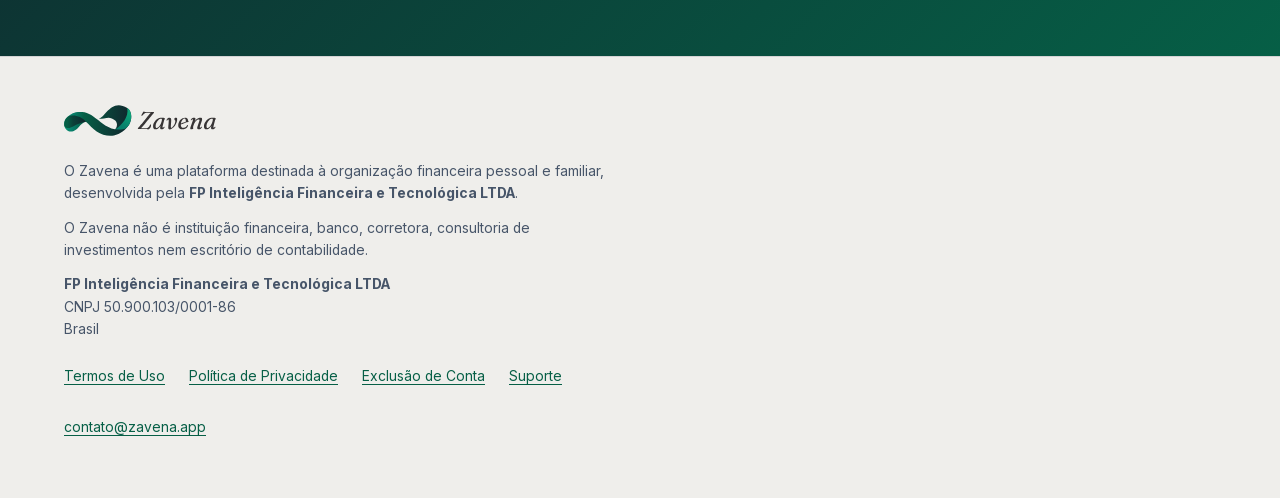
==== commit 6151939b: "Melhorias" ====
--- a/index.html
+++ b/index.html
@@ -88,11 +88,6 @@
                 <a class="nav-mid" href="#perguntas">Perguntas</a>
                 <a class="nav-extra" href="suporte/">Suporte</a>
             </nav>
-            <!-- Aparece só com JavaScript (site.js). Pausa todo movimento contínuo da página. -->
-            <button class="motion-toggle" type="button" aria-pressed="false" aria-label="Pausar animações" title="Pausar animações" hidden>
-                <svg class="i-pause" viewBox="0 0 20 20" aria-hidden="true"><rect x="5" y="4" width="3.5" height="12" rx="1"/><rect x="11.5" y="4" width="3.5" height="12" rx="1"/></svg>
-                <svg class="i-play" viewBox="0 0 20 20" aria-hidden="true"><path d="M6 4.2v11.6a.6.6 0 0 0 .9.5l9-5.8a.6.6 0 0 0 0-1l-9-5.8a.6.6 0 0 0-.9.5z"/></svg>
-            </button>
         </div>
     </div>
 </header>
@@ -181,7 +176,7 @@
                 <div class="feature__copy reveal">
                     <h2 id="t-importar">Não digite tudo de novo.</h2>
                     <p>Já tem o seu histórico guardado em extratos ou planilhas? Leve tudo para o Zavena e comece com a casa em ordem desde o primeiro dia.</p>
-                    <p><strong>Lançamento Rápido.</strong> Tem um comprovante na mão? Mostre para o Zavena e deixe o lançamento praticamente pronto: você só confere. <span class="tag">Premium</span></p>
+                    <p><strong>Lançamento Rápido.</strong> Tem um comprovante na mão? Mostre para o Zavena e deixe o lançamento praticamente pronto: você só confere. </p>
                     <p class="small">Quer saber como cuidamos dos seus dados? Leia a <a href="privacidade/">Política de Privacidade</a>.</p>
                 </div>
                 <!-- ESPAÇO RESERVADO: captura real da tela de importação. Não simular. -->
@@ -197,7 +192,7 @@
         <section class="section section--tint" aria-labelledby="t-familia">
             <div class="container feature feature--reverse" data-num="04">
                 <div class="feature__copy reveal">
-                    <h2 id="t-familia">A casa inteira, no mesmo lugar. <span class="tag">Premium</span></h2>
+                    <h2 id="t-familia">A casa inteira, no mesmo lugar. </h2>
                     <p>Dividir a vida financeira fica mais leve quando todo mundo está na mesma página. Convide a sua família e organizem o dinheiro da casa juntos.</p>
                 </div>
                 <!-- ESPAÇO RESERVADO: captura real da tela de famílias. Não simular. -->
@@ -213,7 +208,7 @@
         <section class="section" aria-labelledby="t-relatorios">
             <div class="container feature" data-num="05">
                 <div class="feature__copy reveal">
-                    <h2 id="t-relatorios">Entenda como o período fechou. <span class="tag">Premium</span></h2>
+                    <h2 id="t-relatorios">Entenda como o período fechou. </h2>
                     <p>Descubra, de forma clara, como foi o seu período: o que entrou, o que saiu e o que isso significa para o seu caixa. E, se algum número chamar a atenção, você chega até o motivo.</p>
                 </div>
                 <!-- ESPAÇO RESERVADO: captura real da tela de relatórios. Não simular. -->
@@ -368,37 +363,6 @@
         </div>
     </section>
 
-    <!-- 8b. Quem está por trás: só fatos já verificados (empresa, política, exclusão de conta, suporte) -->
-    <section class="section" id="transparencia" aria-labelledby="t-confianca">
-        <div class="container">
-            <div class="section__intro reveal">
-                <h2 id="t-confianca">Quem está por trás do Zavena.</h2>
-            </div>
-            <ul class="trust">
-                <li class="reveal">
-                    <span class="trust__icon" aria-hidden="true"><svg viewBox="0 0 20 20"><path d="M10 2l6 2.5v4.6c0 4-2.6 7-6 8.4-3.4-1.4-6-4.4-6-8.4V4.5z"/><path d="M7.3 10l2 2 3.4-4"/></svg></span>
-                    <h3>Empresa identificada</h3>
-                    <p>O Zavena é desenvolvido pela FP Inteligência Financeira e Tecnológica LTDA, CNPJ 50.900.103/0001-86.</p>
-                </li>
-                <li class="reveal" style="--i:1">
-                    <span class="trust__icon" aria-hidden="true"><svg viewBox="0 0 20 20"><rect x="5" y="9" width="10" height="8" rx="1.5"/><path d="M7 9V6.5a3 3 0 0 1 6 0V9"/></svg></span>
-                    <h3>Dados e senhas</h3>
-                    <p>Leia a <a href="privacidade/">Política de Privacidade</a> e os <a href="termos/">Termos de Uso</a> antes de começar. O Zavena não solicita nem armazena senhas bancárias.</p>
-                </li>
-                <li class="reveal" style="--i:2">
-                    <span class="trust__icon" aria-hidden="true"><svg viewBox="0 0 20 20"><path d="M8 3H5a1 1 0 0 0-1 1v12a1 1 0 0 0 1 1h3"/><path d="M12 6l4 4-4 4"/><path d="M16 10H8"/></svg></span>
-                    <h3>A decisão é sua</h3>
-                    <p>Você pode pedir a <a href="exclusao-de-conta/">exclusão da sua conta</a> e dos seus dados quando quiser, com 30 dias para desistir.</p>
-                </li>
-                <li class="reveal" style="--i:3">
-                    <span class="trust__icon" aria-hidden="true"><svg viewBox="0 0 20 20"><path d="M3 5.5A1.5 1.5 0 0 1 4.5 4h11A1.5 1.5 0 0 1 17 5.5v7a1.5 1.5 0 0 1-1.5 1.5H10l-3.5 3v-3H4.5A1.5 1.5 0 0 1 3 12.5z"/></svg></span>
-                    <h3>Quem responde</h3>
-                    <p>Ficou com dúvida? Fale pela página de <a href="suporte/">Suporte</a> ou escreva para <a href="mailto:contato@zavena.app">contato@zavena.app</a>.</p>
-                </li>
-            </ul>
-        </div>
-    </section>
-
     <!-- 9. Convite final -->
     <section class="band cta-final" aria-labelledby="t-final">
         <img class="cta-final__ribbon" src="assets/img/zavena-simbolo.svg" alt="" width="844" height="385" aria-hidden="true">
--- a/assets/css/chrome.css
+++ b/assets/css/chrome.css
@@ -39,17 +39,6 @@
 @media (min-width: 30rem) { .site-nav .nav-mid { display: inline-flex; } }
 @media (min-width: 44rem) { .site-nav .nav-extra { display: inline-flex; } }
 
-.motion-toggle {
-  display: inline-grid; place-items: center; width: var(--target); height: var(--target); padding: 0;
-  border: 1px solid var(--color-rule); border-radius: 999px; background: var(--color-surface); color: var(--color-text);
-  cursor: pointer; transition: border-color 0.2s ease, background-color 0.2s ease;
-}
-.motion-toggle:hover { border-color: var(--color-action); }
-.motion-toggle svg { width: 1.1rem; height: 1.1rem; fill: currentColor; }
-.motion-toggle .i-play { display: none; }
-.motion-toggle[aria-pressed="true"] .i-pause { display: none; }
-.motion-toggle[aria-pressed="true"] .i-play { display: block; }
-
 /* Botões com seta */
 .btn { position: relative; gap: 0.6rem; box-shadow: 0 10px 22px -14px rgb(var(--zv-primary-rgb) / 0.55); transition: background-color 0.15s ease, border-color 0.15s ease, transform 0.2s ease, box-shadow 0.2s ease; }
 .btn:hover { transform: translateY(-2px); box-shadow: 0 16px 26px -14px rgb(var(--zv-primary-rgb) / 0.55); }
--- a/assets/css/home.css
+++ b/assets/css/home.css
@@ -1,9 +1,4 @@
 /* Página inicial (só o que é da home). Requer tokens.css, fonts.css, base.css e chrome.css. Movimento fica em motion.css. */
-
-/* Botão de pausar animação escondido no cabeçalho da home, a pedido — fica só nas páginas
-   internas (chrome.css). O mecanismo de pausa em si (site.js, localStorage, motion-off) continua
-   ativo; só o controle manual via UI desaparece aqui. */
-.site-header .motion-toggle { display: none !important; }
 
 /* Primeira dobra: a fita do logotipo é o único ornamento (sem brilhos, pontilhados nem formas soltas) */
 .hero { position: relative; isolation: isolate; overflow-x: clip; padding-block: var(--space-5) var(--space-9); }
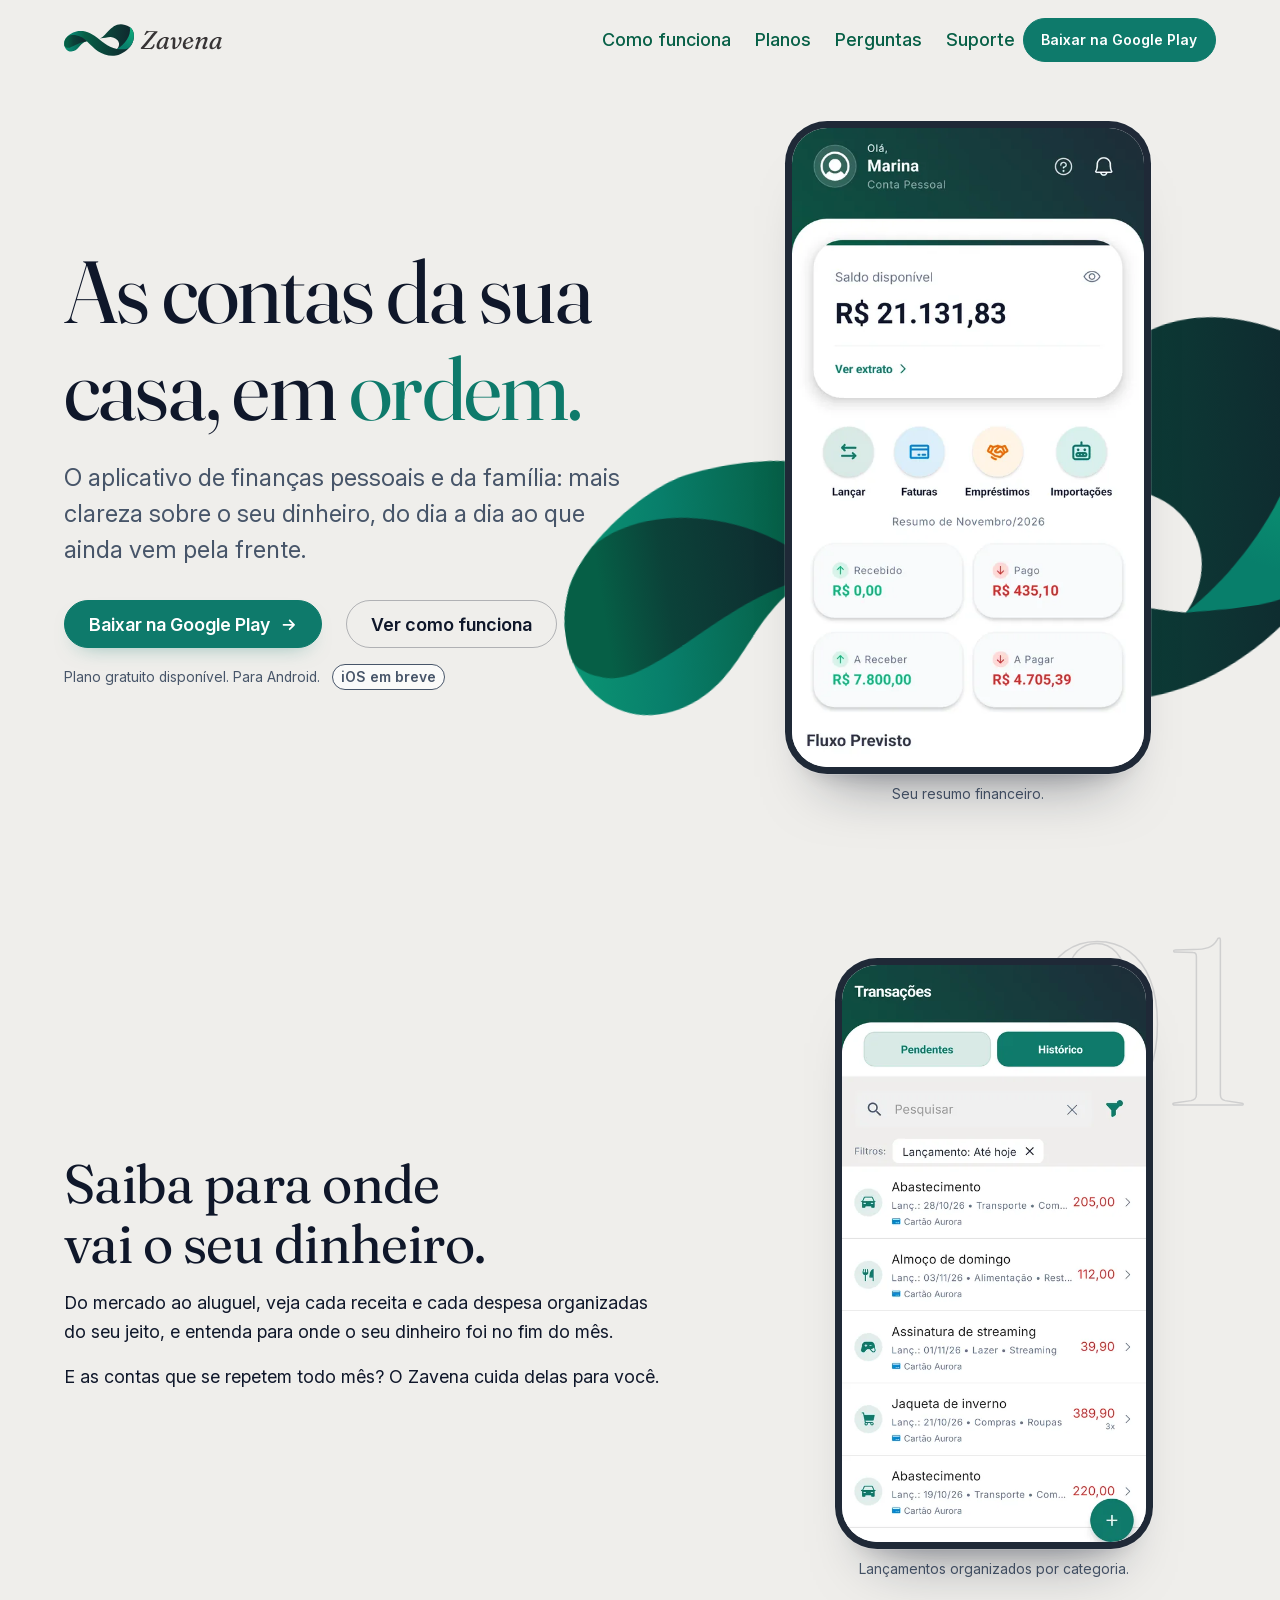
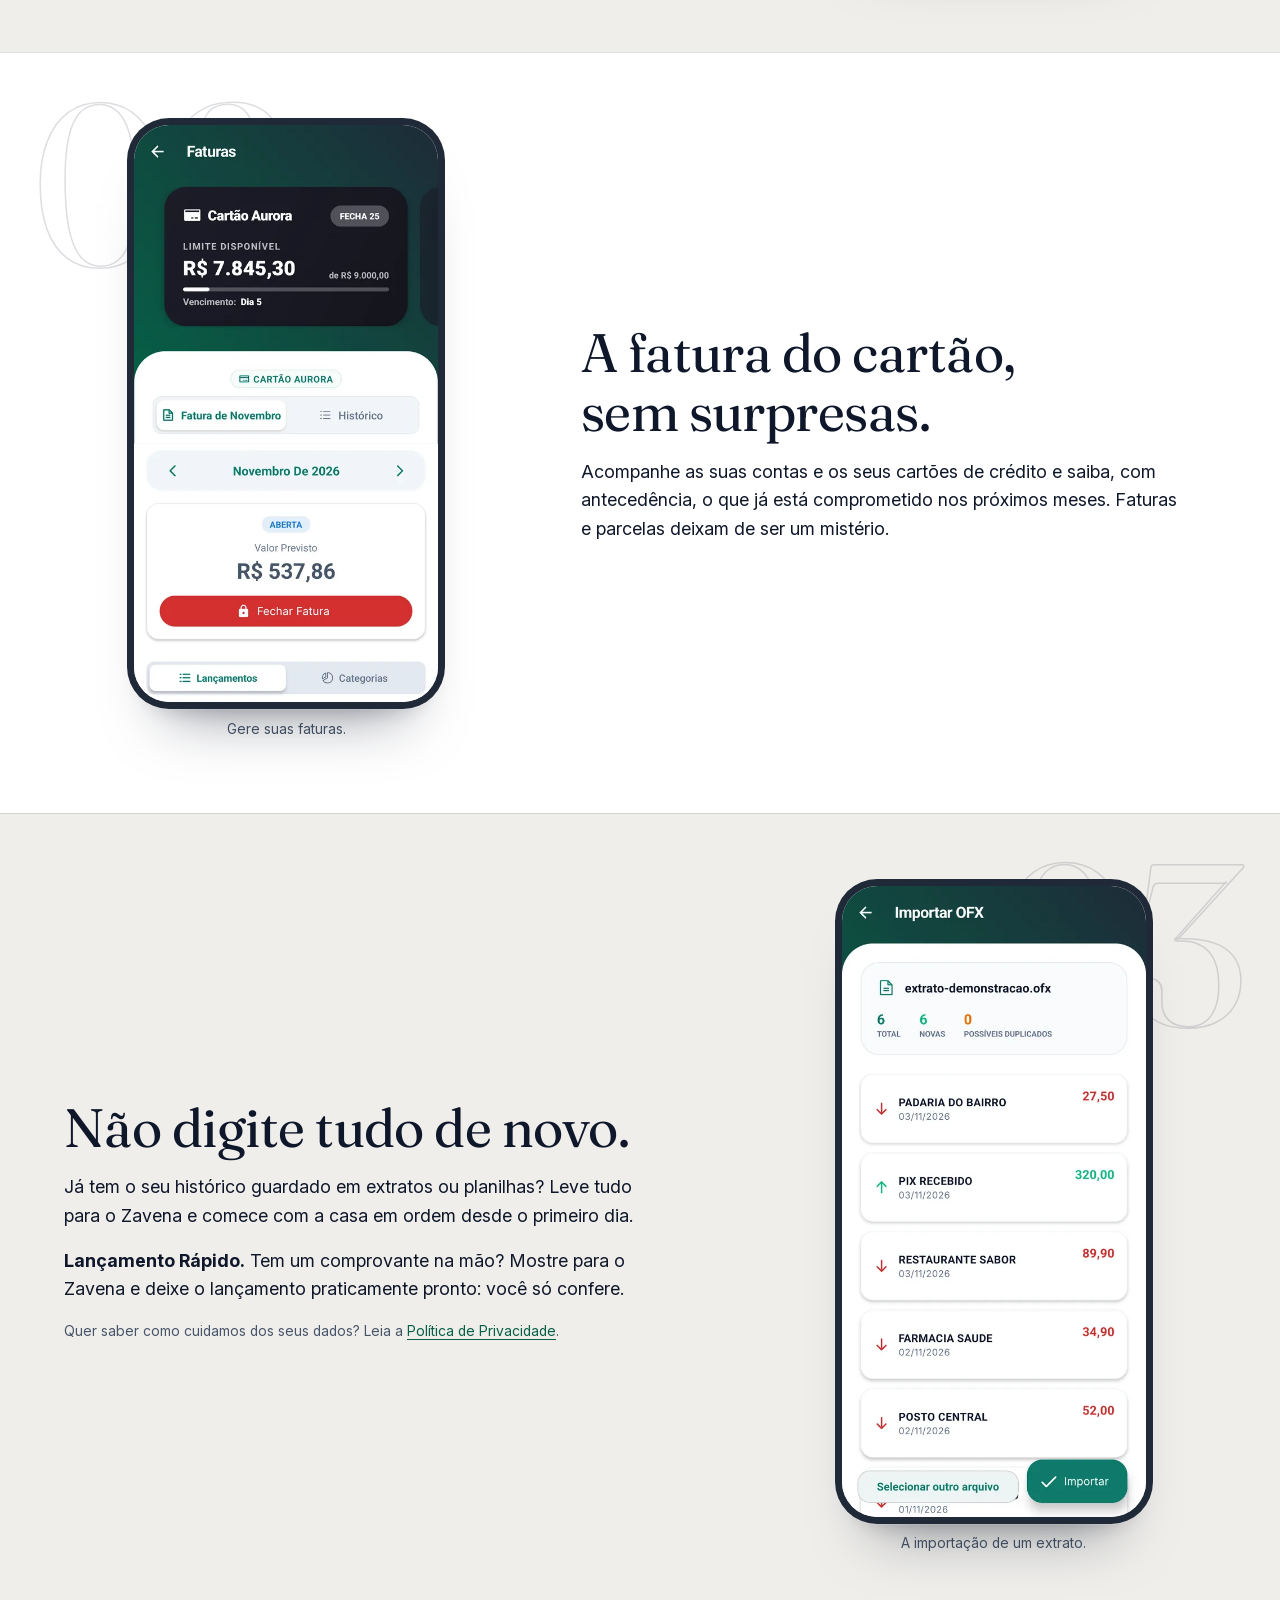
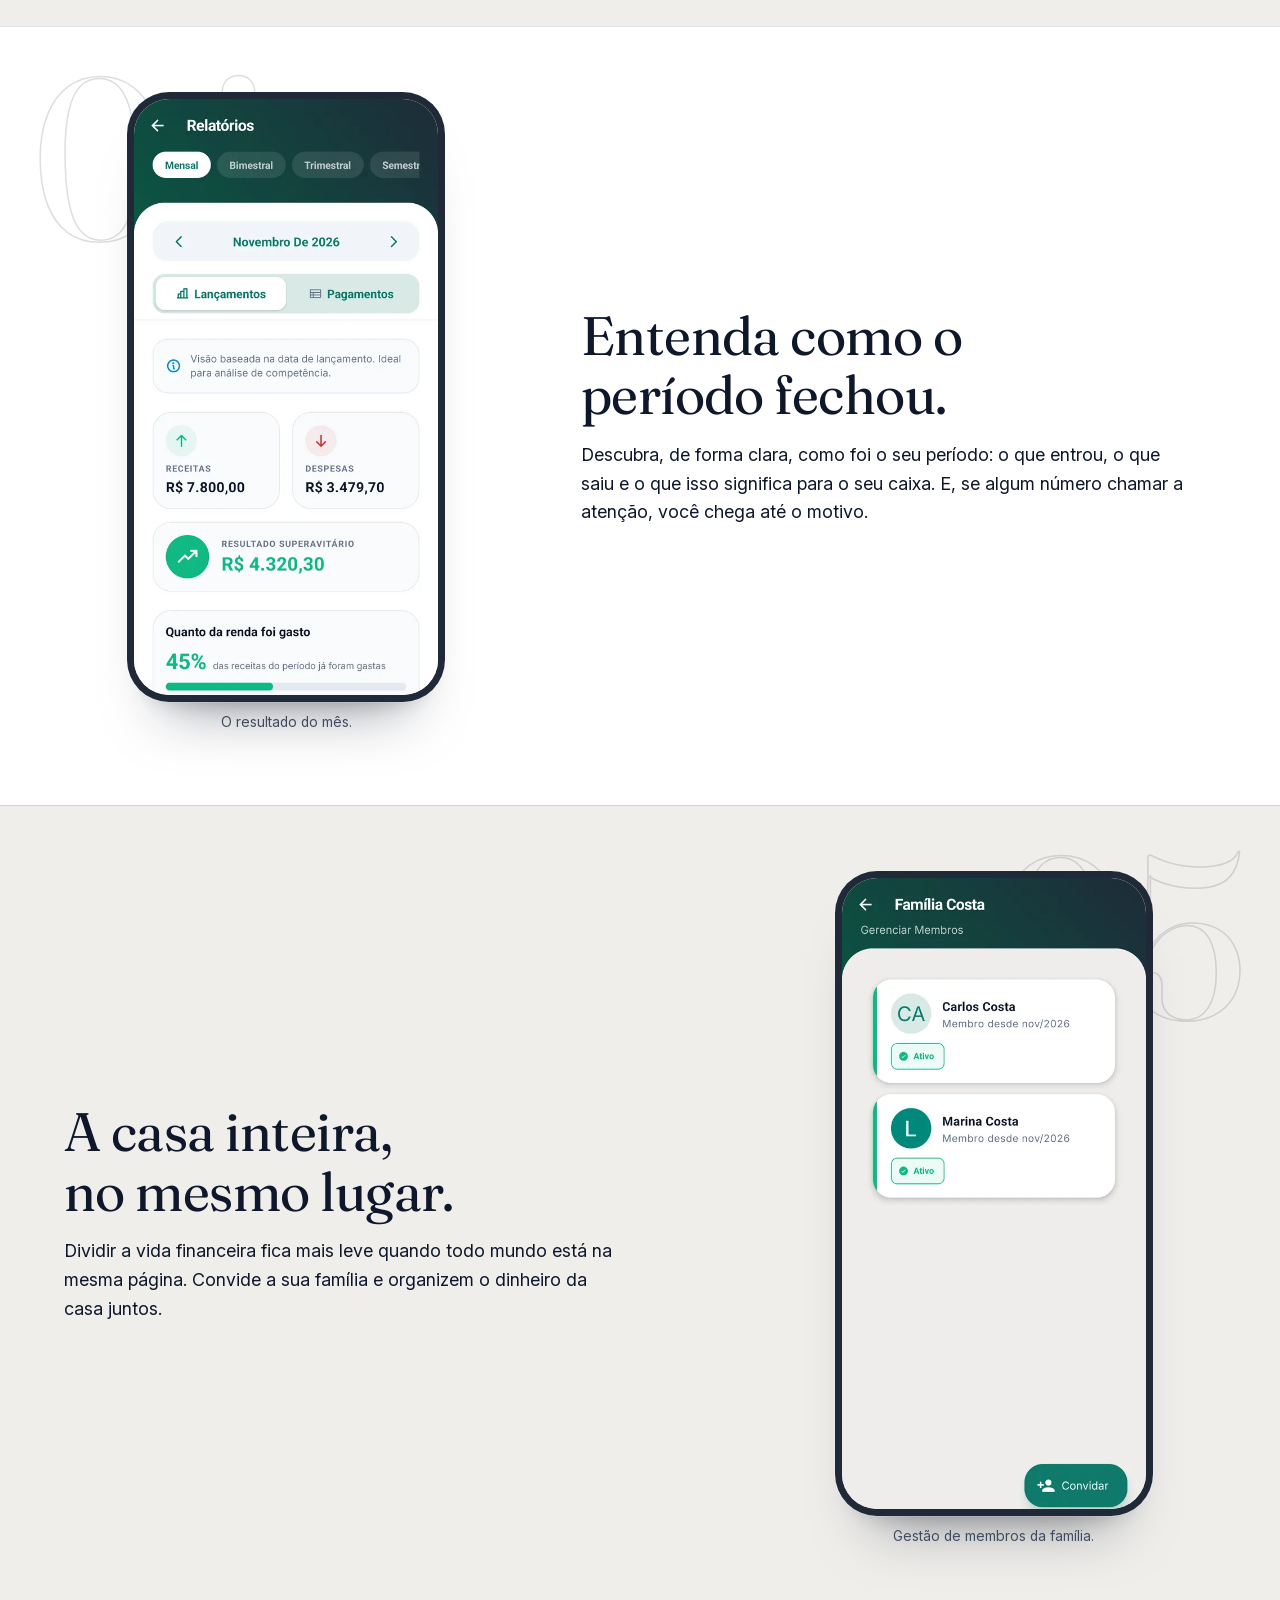
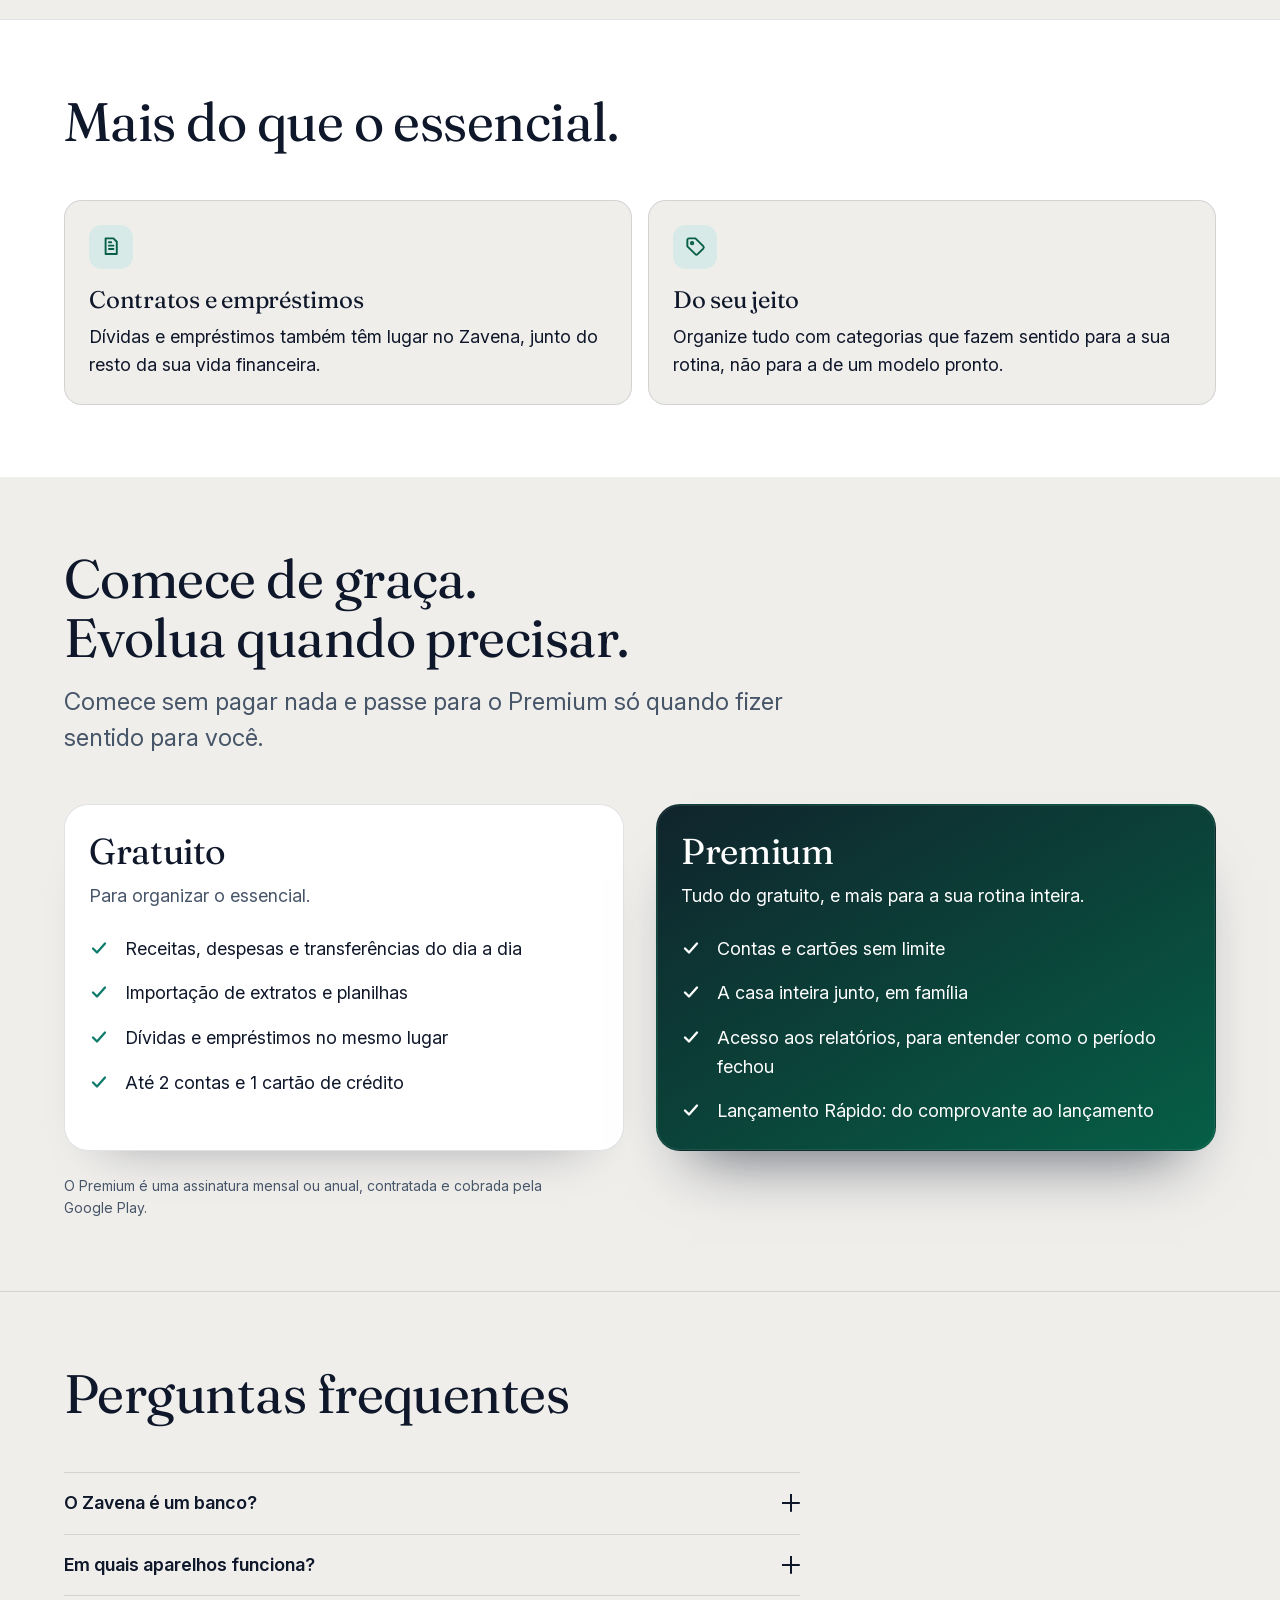
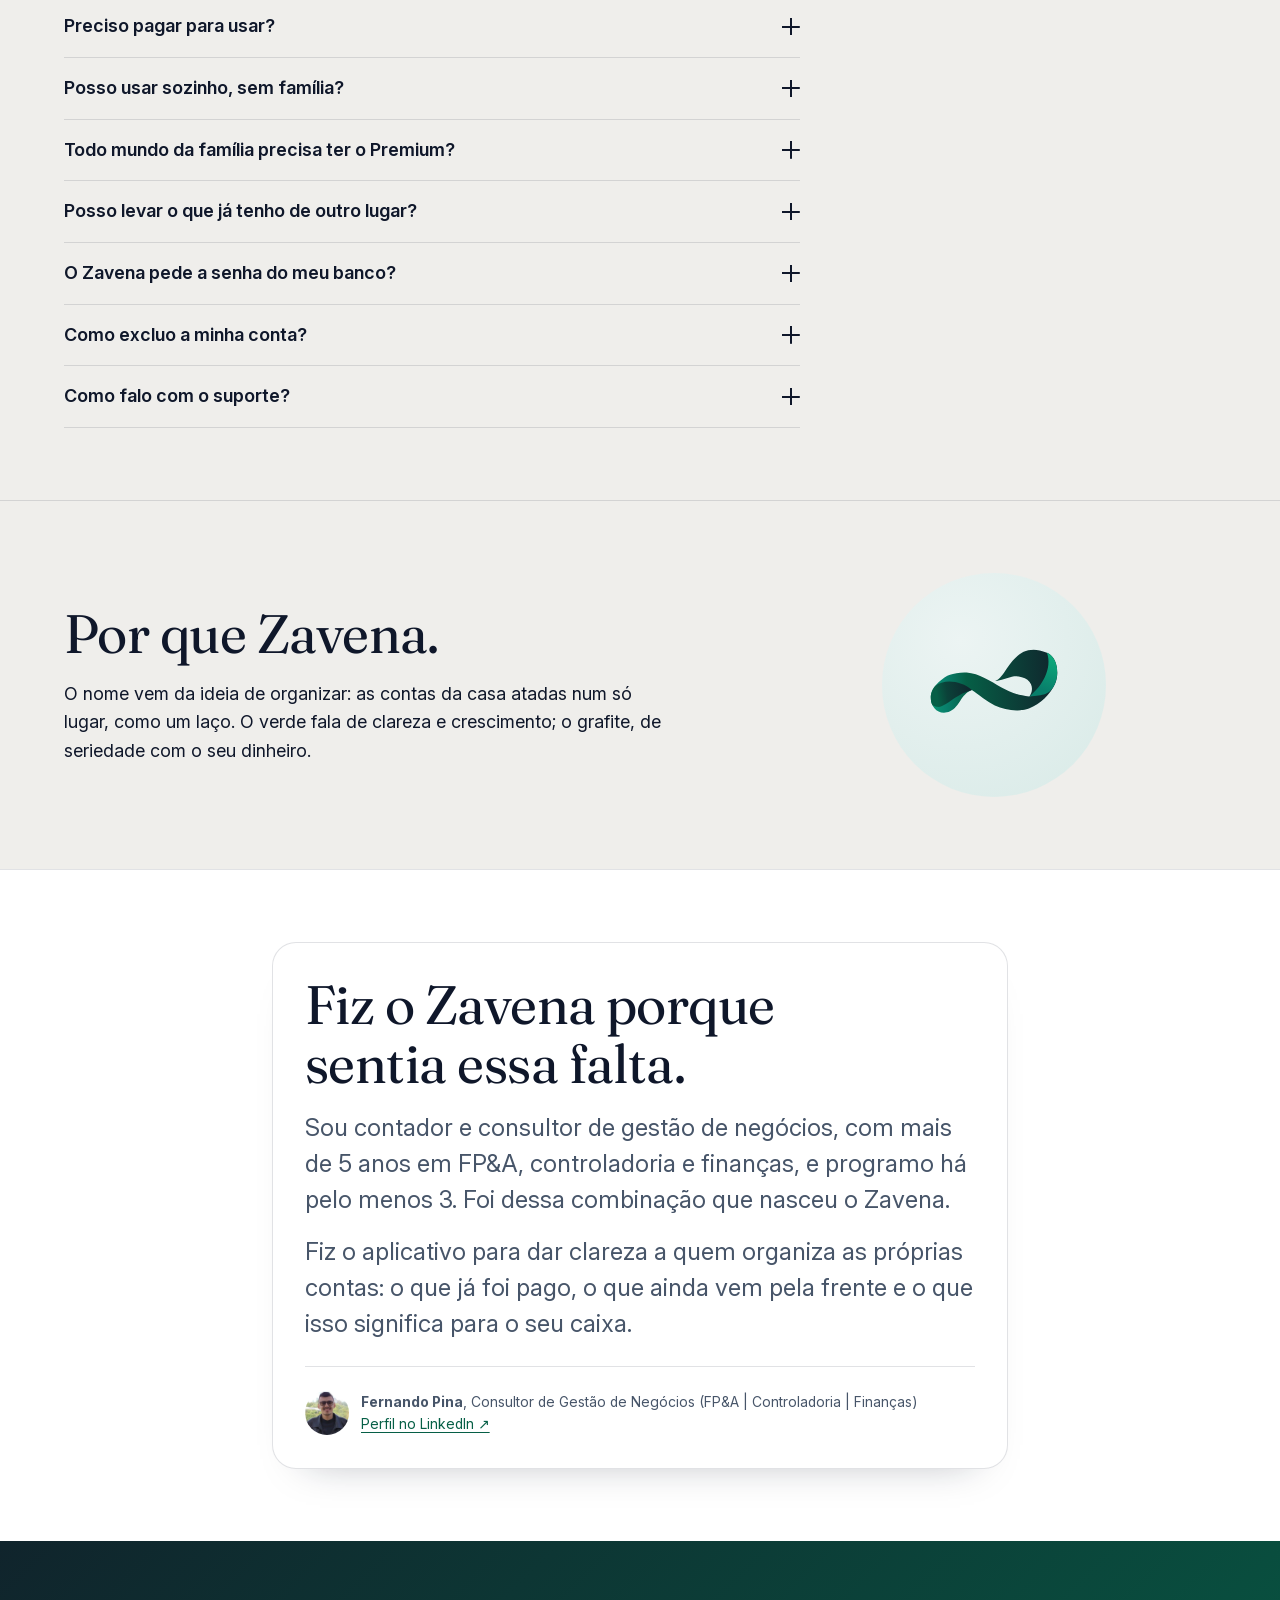
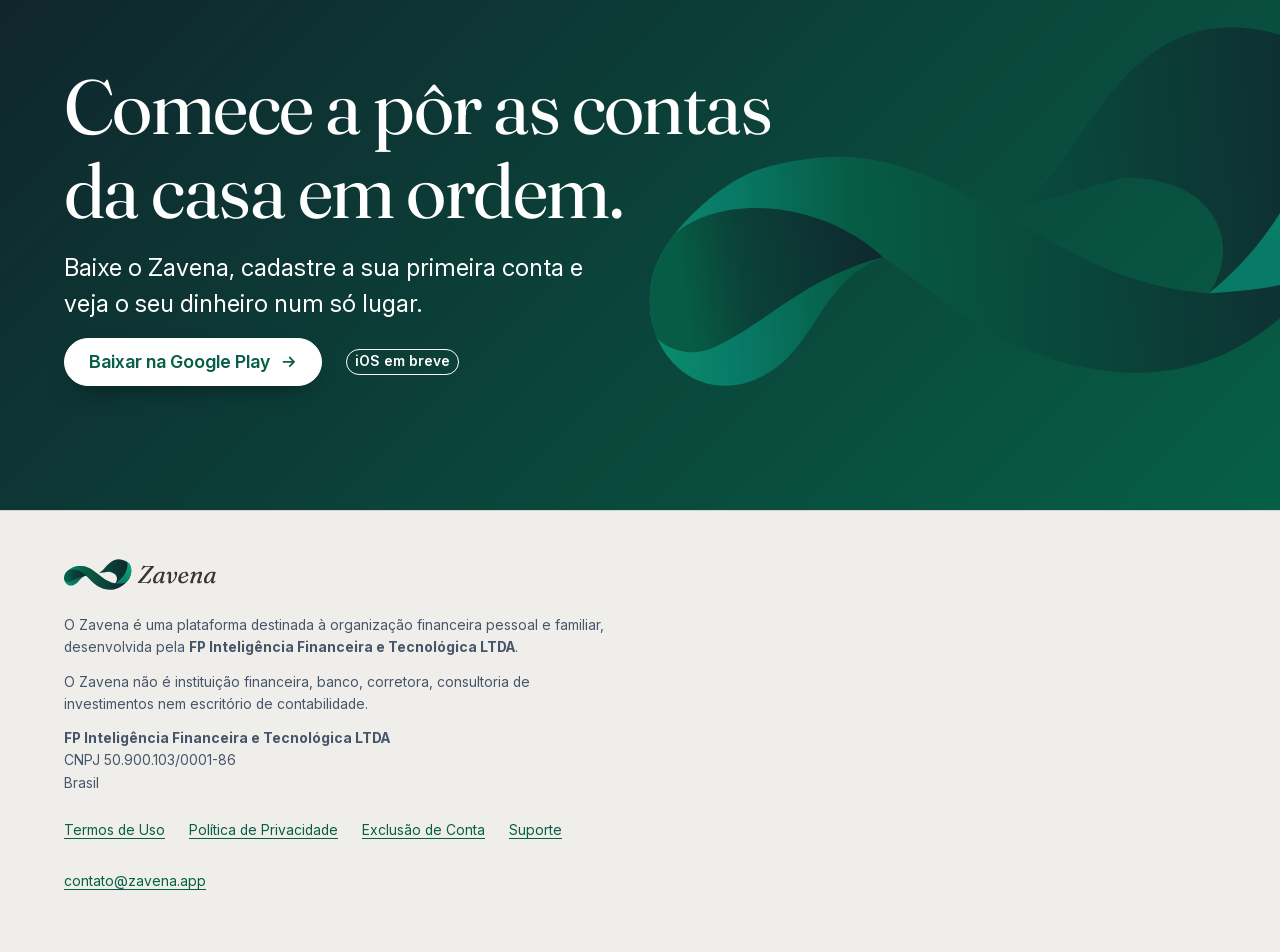
==== commit 7552a80a: "Inclusão de fotos no site e melhorias gerais" ====
--- a/index.html
+++ b/index.html
@@ -25,8 +25,11 @@
     <meta property="og:image" content="https://zavena.app/assets/img/og.png">
     <meta property="og:image:width" content="1200">
     <meta property="og:image:height" content="630">
-    <meta property="og:image:alt" content="Logotipo do Zavena: uma fita verde em laço e o nome Zavena">
+    <meta property="og:image:alt" content="Zavena: logotipo e a tela inicial do aplicativo, com saldo, resumo do mês e previsão de saldo (dados de demonstração)">
     <meta name="twitter:card" content="summary_large_image">
+    <meta name="twitter:title" content="Zavena | Organização financeira pessoal e familiar">
+    <meta name="twitter:description"
+        content="Mais clareza sobre o seu dinheiro: contas, cartões e faturas num só lugar, para você ou para a sua família. Disponível para Android; iOS em breve.">
     <meta name="twitter:image" content="https://zavena.app/assets/img/og.png">
 
     <!--
@@ -65,7 +68,6 @@
         "email": "contato@zavena.app",
         "address": {
             "@type": "PostalAddress",
-            "addressLocality": "",
             "addressRegion": "ES",
             "addressCountry": "BR"
         }
@@ -88,6 +90,7 @@
                 <a class="nav-mid" href="#perguntas">Perguntas</a>
                 <a class="nav-extra" href="suporte/">Suporte</a>
             </nav>
+            <a class="btn btn--sm header-cta" href="https://play.google.com/store/apps/details?id=com.zavena.finance">Baixar<span class="header-cta__more"> na Google Play</span></a>
         </div>
     </div>
 </header>
@@ -104,10 +107,10 @@
 
                 <div class="actions">
                     <!--
-                    LINK DA GOOGLE PLAY. Montado a partir do pacote com.zavena.finance (mobile/app.json).
-                    NÃO foi verificado: a ficha precisa existir e estar pública. A página foi escrita, a pedido
-                    do responsável, como se o aplicativo já estivesse publicado. Se a ficha ainda não estiver
-                    no ar, este botão leva a uma página inexistente: confirmar antes de publicar o site.
+                    LINK DA GOOGLE PLAY (pacote com.zavena.finance, mobile/app.json). Mesma URL no cabeçalho, aqui e no
+                    convite final. PRÉ-PUBLICAÇÃO: em 04/11/2026 a ficha ainda respondia 404 (aplicativo não publicado).
+                    Não colocar o site no ar antes de a ficha estar pública; depois, abrir a URL num navegador e
+                    conferir. Ver "Checklist de publicação" em assets/img/README.md.
                     -->
                     <a class="btn" href="https://play.google.com/store/apps/details?id=com.zavena.finance">Baixar na Google Play <svg viewBox="0 0 20 20" aria-hidden="true"><path d="M4 10h12M11 5l5 5-5 5"/></svg></a>
                     <a class="btn btn--ghost" href="#como-funciona">Ver como funciona</a>
@@ -119,16 +122,11 @@
                 <!-- Fita do logotipo oficial: único ornamento da primeira dobra (decorativo). -->
                 <img class="orbit__ribbon" src="assets/img/zavena-simbolo.svg" alt="" width="844" height="385" aria-hidden="true">
 
-                <!--
-                ESPAÇO RESERVADO. Aqui entra uma captura REAL da Home do aplicativo, quando existir
-                (ver assets/img/README.md). Não substituir por tela simulada, ilustração do produto ou
-                imagem gerada.
-                -->
-                <figure class="shot hero__shot" data-placeholder="captura-home">
-                    <div class="shot__frame" role="img" aria-label="Espaço reservado para uma captura real da tela inicial do aplicativo">
-                        Captura real do aplicativo<br>(espaço reservado)
+                <figure class="shot hero__shot">
+                    <div class="shot__frame shot__frame--img" style="aspect-ratio: 540 / 980">
+                        <img src="assets/img/captura-home-540.webp" srcset="assets/img/captura-home-540.webp 540w, assets/img/captura-home-1080.webp 1080w" sizes="(min-width: 56rem) 22rem, 75vw" width="540" height="980" alt="Tela inicial do Zavena: saldo disponível, resumo do mês com o que foi recebido e pago, e a previsão de saldo dos próximos dias." fetchpriority="high">
                     </div>
-                    <figcaption>Espaço reservado para a tela inicial do aplicativo.</figcaption>
+                    <figcaption>Seu resumo financeiro.</figcaption>
                 </figure>
             </div>
 
@@ -145,12 +143,11 @@
                     <p>Do mercado ao aluguel, veja cada receita e cada despesa organizadas do seu jeito, e entenda para onde o seu dinheiro foi no fim do mês.</p>
                     <p>E as contas que se repetem todo mês? O Zavena cuida delas para você.</p>
                 </div>
-                <!-- ESPAÇO RESERVADO: captura real da tela de novo lançamento. Não simular. -->
-                <figure class="shot reveal reveal--right" data-placeholder="captura-lancamento">
-                    <div class="shot__frame" role="img" aria-label="Espaço reservado para uma captura real da tela de novo lançamento">
-                        Captura real:<br>novo lançamento<br>(espaço reservado)
-                    </div>
-                    <figcaption>Espaço reservado para a tela de novo lançamento.</figcaption>
+                <figure class="shot reveal reveal--right">
+                    <div class="shot__frame shot__frame--img" style="aspect-ratio: 540 / 1025">
+                        <img src="assets/img/captura-lancamento-540.webp" srcset="assets/img/captura-lancamento-540.webp 540w, assets/img/captura-lancamento-1080.webp 1080w" sizes="(min-width: 56rem) 19rem, 15rem" width="540" height="1025" alt="Lista de lançamentos do Zavena, com categoria, data, valor e o cartão ou a conta de cada compra." loading="lazy" decoding="async">
+                        </div>
+                        <figcaption>Lançamentos organizados por categoria.</figcaption>
                 </figure>
             </div>
         </section>
@@ -161,12 +158,11 @@
                     <h2 id="t-cartao">A fatura do cartão, sem surpresas.</h2>
                     <p>Acompanhe as suas contas e os seus cartões de crédito e saiba, com antecedência, o que já está comprometido nos próximos meses. Faturas e parcelas deixam de ser um mistério.</p>
                 </div>
-                <!-- ESPAÇO RESERVADO: captura real de uma fatura de cartão com parcelas. Não simular. -->
-                <figure class="shot reveal reveal--left" data-placeholder="captura-fatura">
-                    <div class="shot__frame" role="img" aria-label="Espaço reservado para uma captura real de uma fatura de cartão">
-                        Captura real:<br>fatura do cartão<br>(espaço reservado)
+                <figure class="shot reveal reveal--left">
+                    <div class="shot__frame shot__frame--img" style="aspect-ratio: 540 / 1025">
+                        <img src="assets/img/captura-fatura-540.webp" srcset="assets/img/captura-fatura-540.webp 540w, assets/img/captura-fatura-1080.webp 1080w" sizes="(min-width: 56rem) 19rem, 15rem" width="540" height="1025" alt="Fatura aberta de um cartão de crédito no Zavena, com limite disponível, valor previsto e o mês da fatura." loading="lazy" decoding="async">
                     </div>
-                    <figcaption>Espaço reservado para uma fatura de cartão.</figcaption>
+                    <figcaption>Gere suas faturas.</figcaption>
                 </figure>
             </div>
         </section>
@@ -179,44 +175,41 @@
                     <p><strong>Lançamento Rápido.</strong> Tem um comprovante na mão? Mostre para o Zavena e deixe o lançamento praticamente pronto: você só confere. </p>
                     <p class="small">Quer saber como cuidamos dos seus dados? Leia a <a href="privacidade/">Política de Privacidade</a>.</p>
                 </div>
-                <!-- ESPAÇO RESERVADO: captura real da tela de importação. Não simular. -->
-                <figure class="shot reveal reveal--right" data-placeholder="captura-importacao">
-                    <div class="shot__frame" role="img" aria-label="Espaço reservado para uma captura real da tela de importação">
-                        Captura real:<br>importação<br>(espaço reservado)
+                <figure class="shot reveal reveal--right">
+                    <div class="shot__frame shot__frame--img" style="aspect-ratio: 540 / 1120">
+                        <img src="assets/img/captura-importacao-540.webp" srcset="assets/img/captura-importacao-540.webp 540w, assets/img/captura-importacao-1080.webp 1080w" sizes="(min-width: 56rem) 19rem, 15rem" width="540" height="1120" alt="Revisão de um extrato OFX no Zavena: seis lançamentos novos e nenhum possível duplicado, prontos para importar." loading="lazy" decoding="async">
                     </div>
-                    <figcaption>Espaço reservado para a tela de importação.</figcaption>
-                </figure>
-            </div>
-        </section>
-
-        <section class="section section--tint" aria-labelledby="t-familia">
+                    <figcaption>A importação de um extrato.</figcaption>
+                </figure>
+            </div>
+        </section>
+
+        <section class="section section--tint" aria-labelledby="t-relatorios">
             <div class="container feature feature--reverse" data-num="04">
+                <div class="feature__copy reveal">
+                    <h2 id="t-relatorios">Entenda como o período fechou. </h2>
+                    <p>Descubra, de forma clara, como foi o seu período: o que entrou, o que saiu e o que isso significa para o seu caixa. E, se algum número chamar a atenção, você chega até o motivo.</p>
+                </div>
+                <figure class="shot reveal reveal--left">
+                    <div class="shot__frame shot__frame--img" style="aspect-ratio: 540 / 1058">
+                        <img src="assets/img/captura-relatorios-540.webp" srcset="assets/img/captura-relatorios-540.webp 540w, assets/img/captura-relatorios-1080.webp 1080w" sizes="(min-width: 56rem) 19rem, 15rem" width="540" height="1058" alt="Relatórios do Zavena para um mês: receitas, despesas e o resultado do período." loading="lazy" decoding="async">
+                    </div>
+                    <figcaption>O resultado do mês.</figcaption>
+                </figure>
+            </div>
+        </section>
+
+        <section class="section" aria-labelledby="t-familia">
+            <div class="container feature" data-num="05">
                 <div class="feature__copy reveal">
                     <h2 id="t-familia">A casa inteira, no mesmo lugar. </h2>
                     <p>Dividir a vida financeira fica mais leve quando todo mundo está na mesma página. Convide a sua família e organizem o dinheiro da casa juntos.</p>
                 </div>
-                <!-- ESPAÇO RESERVADO: captura real da tela de famílias. Não simular. -->
-                <figure class="shot reveal reveal--left" data-placeholder="captura-familia">
-                    <div class="shot__frame" role="img" aria-label="Espaço reservado para uma captura real da tela de famílias">
-                        Captura real:<br>família<br>(espaço reservado)
+                <figure class="shot reveal reveal--right">
+                    <div class="shot__frame shot__frame--img" style="aspect-ratio: 540 / 1120">
+                        <img src="assets/img/captura-familia-540.webp" srcset="assets/img/captura-familia-540.webp 540w, assets/img/captura-familia-1080.webp 1080w" sizes="(min-width: 56rem) 19rem, 15rem" width="540" height="1120" alt="Lista de membros da Família Costa no Zavena: Carlos Costa e Marina Costa, ambos ativos, com o botão para convidar mais pessoas." loading="lazy" decoding="async">
                     </div>
-                    <figcaption>Espaço reservado para a tela de família.</figcaption>
-                </figure>
-            </div>
-        </section>
-
-        <section class="section" aria-labelledby="t-relatorios">
-            <div class="container feature" data-num="05">
-                <div class="feature__copy reveal">
-                    <h2 id="t-relatorios">Entenda como o período fechou. </h2>
-                    <p>Descubra, de forma clara, como foi o seu período: o que entrou, o que saiu e o que isso significa para o seu caixa. E, se algum número chamar a atenção, você chega até o motivo.</p>
-                </div>
-                <!-- ESPAÇO RESERVADO: captura real da tela de relatórios. Não simular. -->
-                <figure class="shot reveal reveal--right" data-placeholder="captura-relatorios">
-                    <div class="shot__frame" role="img" aria-label="Espaço reservado para uma captura real da tela de relatórios">
-                        Captura real:<br>relatórios<br>(espaço reservado)
-                    </div>
-                    <figcaption>Espaço reservado para a tela de relatórios.</figcaption>
+                    <figcaption>Gestão de membros da família.</figcaption>
                 </figure>
             </div>
         </section>
@@ -269,7 +262,7 @@
                     <ul class="plan__list">
                         <li><svg class="ico-yes" viewBox="0 0 20 20" aria-hidden="true"><path d="M4 10.5l4 4 8-9"/></svg>Contas e cartões sem limite</li>
                         <li><svg class="ico-yes" viewBox="0 0 20 20" aria-hidden="true"><path d="M4 10.5l4 4 8-9"/></svg>A casa inteira junto, em família</li>
-                        <li><svg class="ico-yes" viewBox="0 0 20 20" aria-hidden="true"><path d="M4 10.5l4 4 8-9"/></svg>Relatórios para entender como o período fechou</li>
+                        <li><svg class="ico-yes" viewBox="0 0 20 20" aria-hidden="true"><path d="M4 10.5l4 4 8-9"/></svg>Acesso aos relatórios, para entender como o período fechou</li>
                         <li><svg class="ico-yes" viewBox="0 0 20 20" aria-hidden="true"><path d="M4 10.5l4 4 8-9"/></svg>Lançamento Rápido: do comprovante ao lançamento</li>
                     </ul>
                 </article>
@@ -334,8 +327,7 @@
         <div class="container feature">
             <div class="feature__copy reveal">
                 <h2 id="t-marca">Por que Zavena.</h2>
-                <p>O nome vem da ideia de organizar. As contas da casa ficam atadas num só lugar, como um laço.</p>
-                <p>O verde da marca fala de clareza e crescimento; o grafite, de seriedade com o seu dinheiro. A fita que aparece pelo site é esse laço: várias pontas (contas, cartões, família) reunidas em uma só.</p>
+                <p>O nome vem da ideia de organizar: as contas da casa atadas num só lugar, como um laço. O verde fala de clareza e crescimento; o grafite, de seriedade com o seu dinheiro.</p>
             </div>
             <div class="brandmark reveal reveal--right" aria-hidden="true">
                 <img src="assets/img/zavena-simbolo.svg" alt="" width="844" height="385">
@@ -350,8 +342,8 @@
         <div class="container">
             <div class="founder-card reveal">
                 <h2 id="t-criador">Fiz o Zavena porque sentia essa falta.</h2>
-                <p class="lede">Sou contador e consultor de gestão de negócios. Trabalho com FP&amp;A, controladoria e finanças há mais de 5 anos, e programo há pelo menos 3. Essa combinação foi o que me fez notar o problema: os apps de finanças pessoais mostram números, mas raramente da forma que ajuda a decidir bem. A maioria mistura regime de caixa com regime de competência sem avisar, e isso distorce a leitura real da sua situação financeira.</p>
-                <p class="lede">No Zavena, cada tela foi pensada por quem já diagnosticou esse tipo de problema dentro de empresas. Uso aqui a mesma lógica que empresas grandes usam para acompanhar resultado: KPIs claros, previsto separado do realizado, indicadores que realmente servem para decidir. Não é só um app bonito. É um app desenhado por quem entende de números.</p>
+                <p class="lede">Sou contador e consultor de gestão de negócios, com mais de 5 anos em FP&amp;A, controladoria e finanças, e programo há pelo menos 3. Foi dessa combinação que nasceu o Zavena.</p>
+                <p class="lede">Fiz o aplicativo para dar clareza a quem organiza as próprias contas: o que já foi pago, o que ainda vem pela frente e o que isso significa para o seu caixa.</p>
                 <div class="founder-sig">
                     <img class="founder-sig__avatar" src="assets/img/perfil.jpeg" alt="Foto de Fernando Pina" width="400" height="400">
                     <p class="small">
--- a/assets/css/chrome.css
+++ b/assets/css/chrome.css
@@ -39,6 +39,12 @@
 @media (min-width: 30rem) { .site-nav .nav-mid { display: inline-flex; } }
 @media (min-width: 44rem) { .site-nav .nav-extra { display: inline-flex; } }
 
+/* Botão de download no cabeçalho: compacto; no celular só "Baixar" para caber ao lado da marca */
+.site-header .header-cta { min-height: 2.75rem; padding: 0.55rem 1.1rem; gap: 0.3em; font-size: var(--step--1); white-space: nowrap; box-shadow: none; }
+.header-cta__more { display: none; }
+@media (min-width: 40rem) { .header-cta__more { display: inline; } }
+@media (max-width: 22.5rem) { .site-header .header-cta { padding-inline: 0.8rem; } }
+
 /* Botões com seta */
 .btn { position: relative; gap: 0.6rem; box-shadow: 0 10px 22px -14px rgb(var(--zv-primary-rgb) / 0.55); transition: background-color 0.15s ease, border-color 0.15s ease, transform 0.2s ease, box-shadow 0.2s ease; }
 .btn:hover { transform: translateY(-2px); box-shadow: 0 16px 26px -14px rgb(var(--zv-primary-rgb) / 0.55); }
--- a/assets/css/home.css
+++ b/assets/css/home.css
@@ -1,7 +1,7 @@
 /* Página inicial (só o que é da home). Requer tokens.css, fonts.css, base.css e chrome.css. Movimento fica em motion.css. */
 
 /* Primeira dobra: a fita do logotipo é o único ornamento (sem brilhos, pontilhados nem formas soltas) */
-.hero { position: relative; isolation: isolate; overflow-x: clip; padding-block: var(--space-5) var(--space-9); }
+.hero { position: relative; isolation: isolate; overflow-x: clip; padding-block: var(--space-5) var(--space-7); }
 .hero__grid { display: grid; grid-template-columns: minmax(0, 1fr); gap: var(--space-7); align-items: center; }
 .hero__copy h1 { margin-bottom: var(--space-5); max-width: 14ch; font-size: clamp(2.75rem, 1.6rem + 5.2vw, 5.5rem); letter-spacing: -0.02em; }
 .hero__copy .lede { max-width: 40ch; margin-bottom: var(--space-6); }
@@ -15,20 +15,21 @@
 .tag--soon { border-color: var(--color-text-muted); color: var(--color-text-muted); background: rgba(255, 255, 255, 0.7); }
 
 /* Visual da primeira dobra: celular reservado sobre a fita da marca */
-.orbit { position: relative; width: min(100%, 25rem); margin-inline: auto; padding-block: var(--space-5); display: grid; place-items: center; }
-.orbit .hero__shot { position: relative; z-index: 1; width: 58%; }
+.orbit { position: relative; width: min(100%, 26rem); margin-inline: auto; padding-block: var(--space-4); display: grid; place-items: center; }
+.orbit .hero__shot { position: relative; z-index: 1; width: min(76%, 17rem); }
 .orbit__ribbon { position: absolute; z-index: 0; left: 50%; top: 60%; width: 128%; max-width: none; height: auto; translate: -50% -50%; rotate: -8deg; pointer-events: none; user-select: none; }
 
 @media (min-width: 56rem) {
-  .hero { padding-block: var(--space-6) var(--space-9); }
-  .hero__grid { grid-template-columns: minmax(0, 1.15fr) minmax(0, 0.85fr); gap: var(--space-7); }
-  .orbit { width: min(100%, 27rem); margin-inline: 0 0; justify-self: end; }
+  .hero { padding-block: var(--space-6) var(--space-8); }
+  .hero__grid { grid-template-columns: minmax(0, 1fr) minmax(0, 0.95fr); gap: var(--space-7); }
+  .orbit { width: min(100%, 31rem); margin-inline: 0 0; justify-self: end; }
+  .orbit .hero__shot { width: min(72%, 22rem); }
   .orbit__ribbon { left: 49%; width: 165%; }
 }
 
 /* Seções: bege e branco se alternam, separados por fios finos */
-.section { position: relative; overflow-x: clip; padding-block: var(--space-8); } /* figuras ainda não reveladas ficam deslocadas: não podem gerar rolagem horizontal */
-@media (min-width: 56rem) { .section { padding-block: var(--space-9); } }
+.section { position: relative; overflow-x: clip; padding-block: var(--space-7); } /* figuras ainda não reveladas ficam deslocadas: não podem gerar rolagem horizontal */
+@media (min-width: 56rem) { .section { padding-block: var(--space-8); } }
 .section + .section { border-top: 1px solid var(--color-rule); }
 .section--tint { background: var(--color-surface); }
 .section h2 { max-width: 23ch; }
@@ -47,7 +48,7 @@
 @media (max-width: 39.99rem) { .feature::before { display: none; } }
 .feature__copy { position: relative; z-index: 1; max-width: 38rem; }
 .feature__copy p:last-of-type { margin-bottom: 0; }
-.feature .shot { position: relative; z-index: 1; justify-self: center; width: min(100%, 13rem); }
+.feature .shot { position: relative; z-index: 1; justify-self: center; width: min(100%, 15rem); }
 .section h2 .tag { margin-left: var(--space-2); font-family: var(--font-text); font-size: var(--step--1); font-weight: 600; letter-spacing: 0; vertical-align: middle; white-space: nowrap; }
 
 @media (min-width: 56rem) {
@@ -55,7 +56,7 @@
   /* Invertida: a captura (estreita) vai para a esquerda e o texto fica na coluna larga */
   .feature--reverse { grid-template-columns: minmax(0, 0.7fr) minmax(0, 1fr); }
   .feature--reverse .feature__copy { order: 2; }
-  .feature .shot { justify-self: center; width: min(100%, 16rem); }
+  .feature .shot { justify-self: center; width: min(100%, 19rem); }
 }
 
 /* Moldura de celular para as capturas reais (ainda reservadas, sem interface desenhada) */
@@ -67,6 +68,10 @@
   transform: perspective(900px) rotateX(var(--rx, 0deg)) rotateY(var(--ry, 0deg)); transition: transform 0.3s ease;
 }
 .shot__frame::before { content: ""; position: absolute; top: 0.8rem; left: 50%; width: 26%; height: 0.5rem; border-radius: 999px; background: var(--color-secondary); transform: translateX(-50%); }
+/* Captura real do aplicativo dentro da moldura (a proporção vem da imagem, recortada sem barra de status) */
+.shot__frame--img { display: block; padding: 0; overflow: hidden; background: var(--color-surface); }
+.shot__frame--img::before { display: none; }
+.shot__frame--img img { display: block; width: 100%; height: 100%; object-fit: cover; }
 .shot figcaption { margin-top: var(--space-4); text-align: center; font-size: var(--step--1); color: var(--color-text-muted); }
 
 /* Também no Zavena */
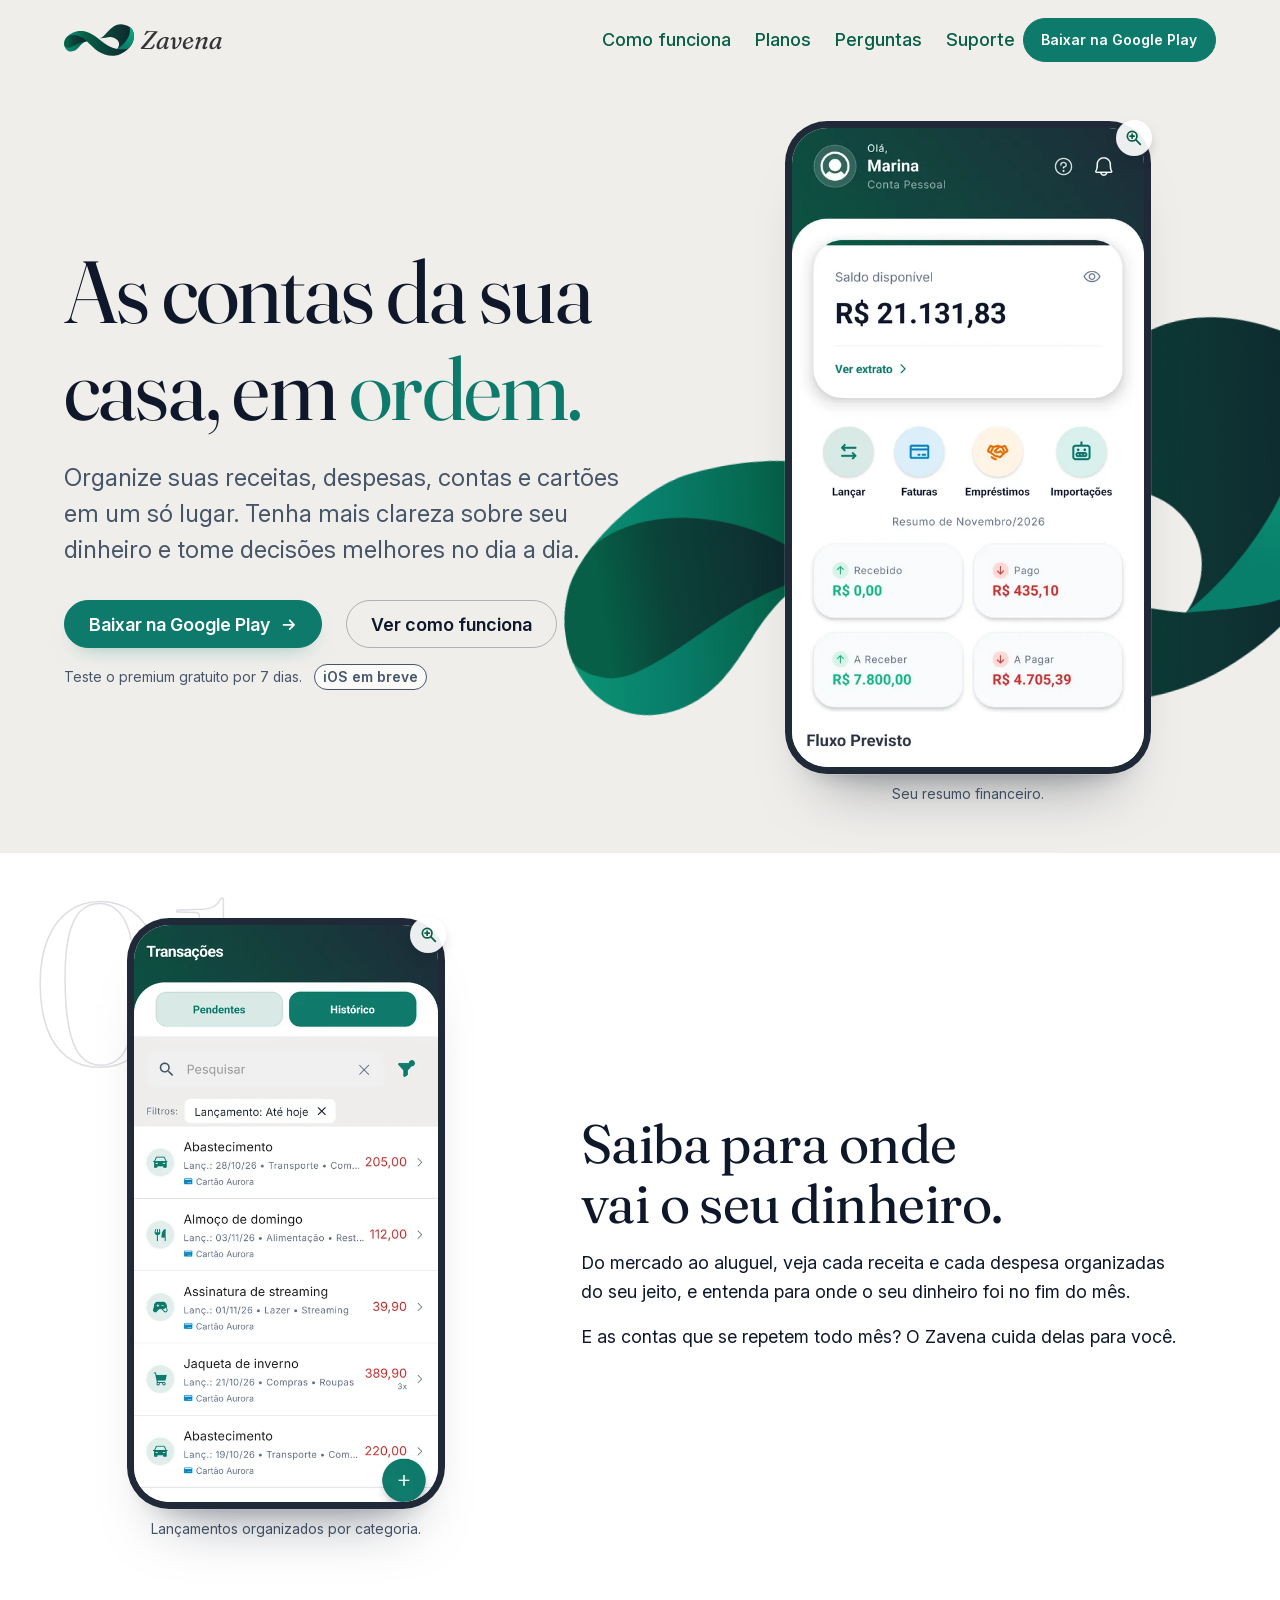
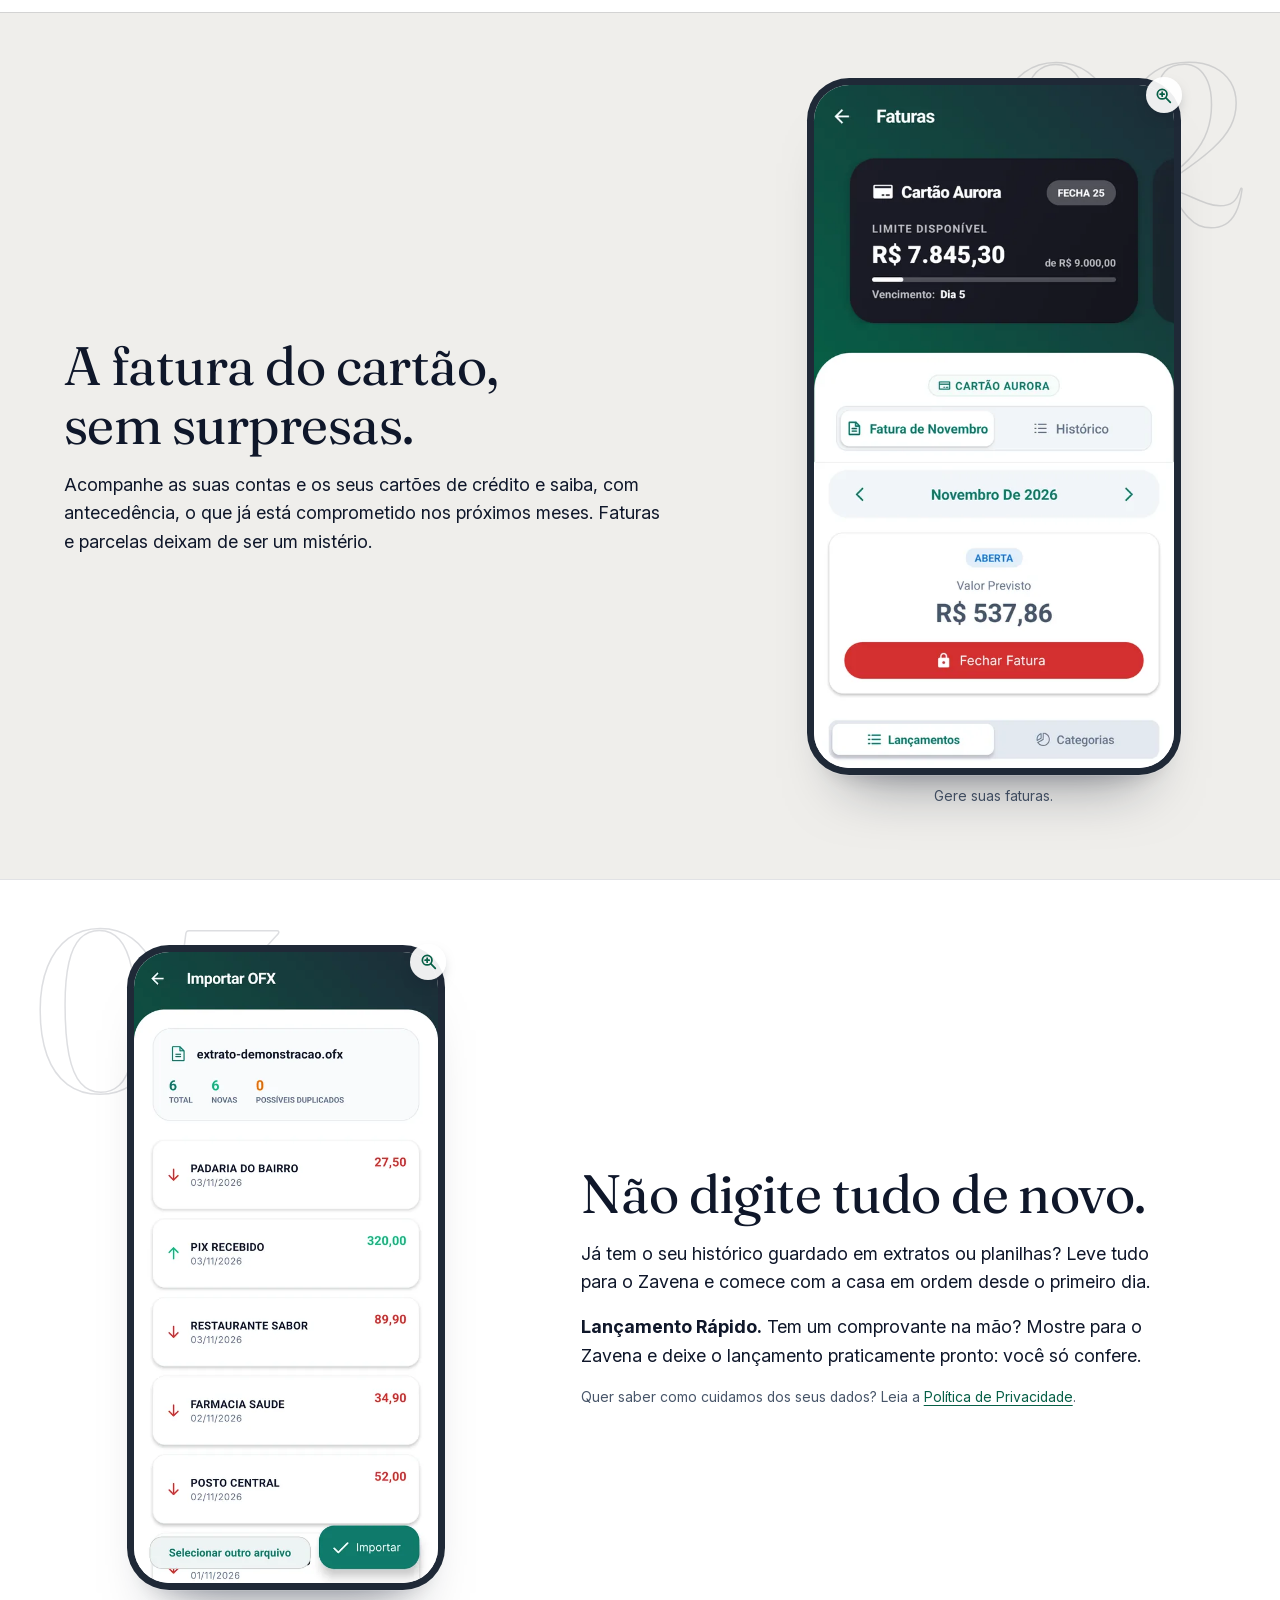
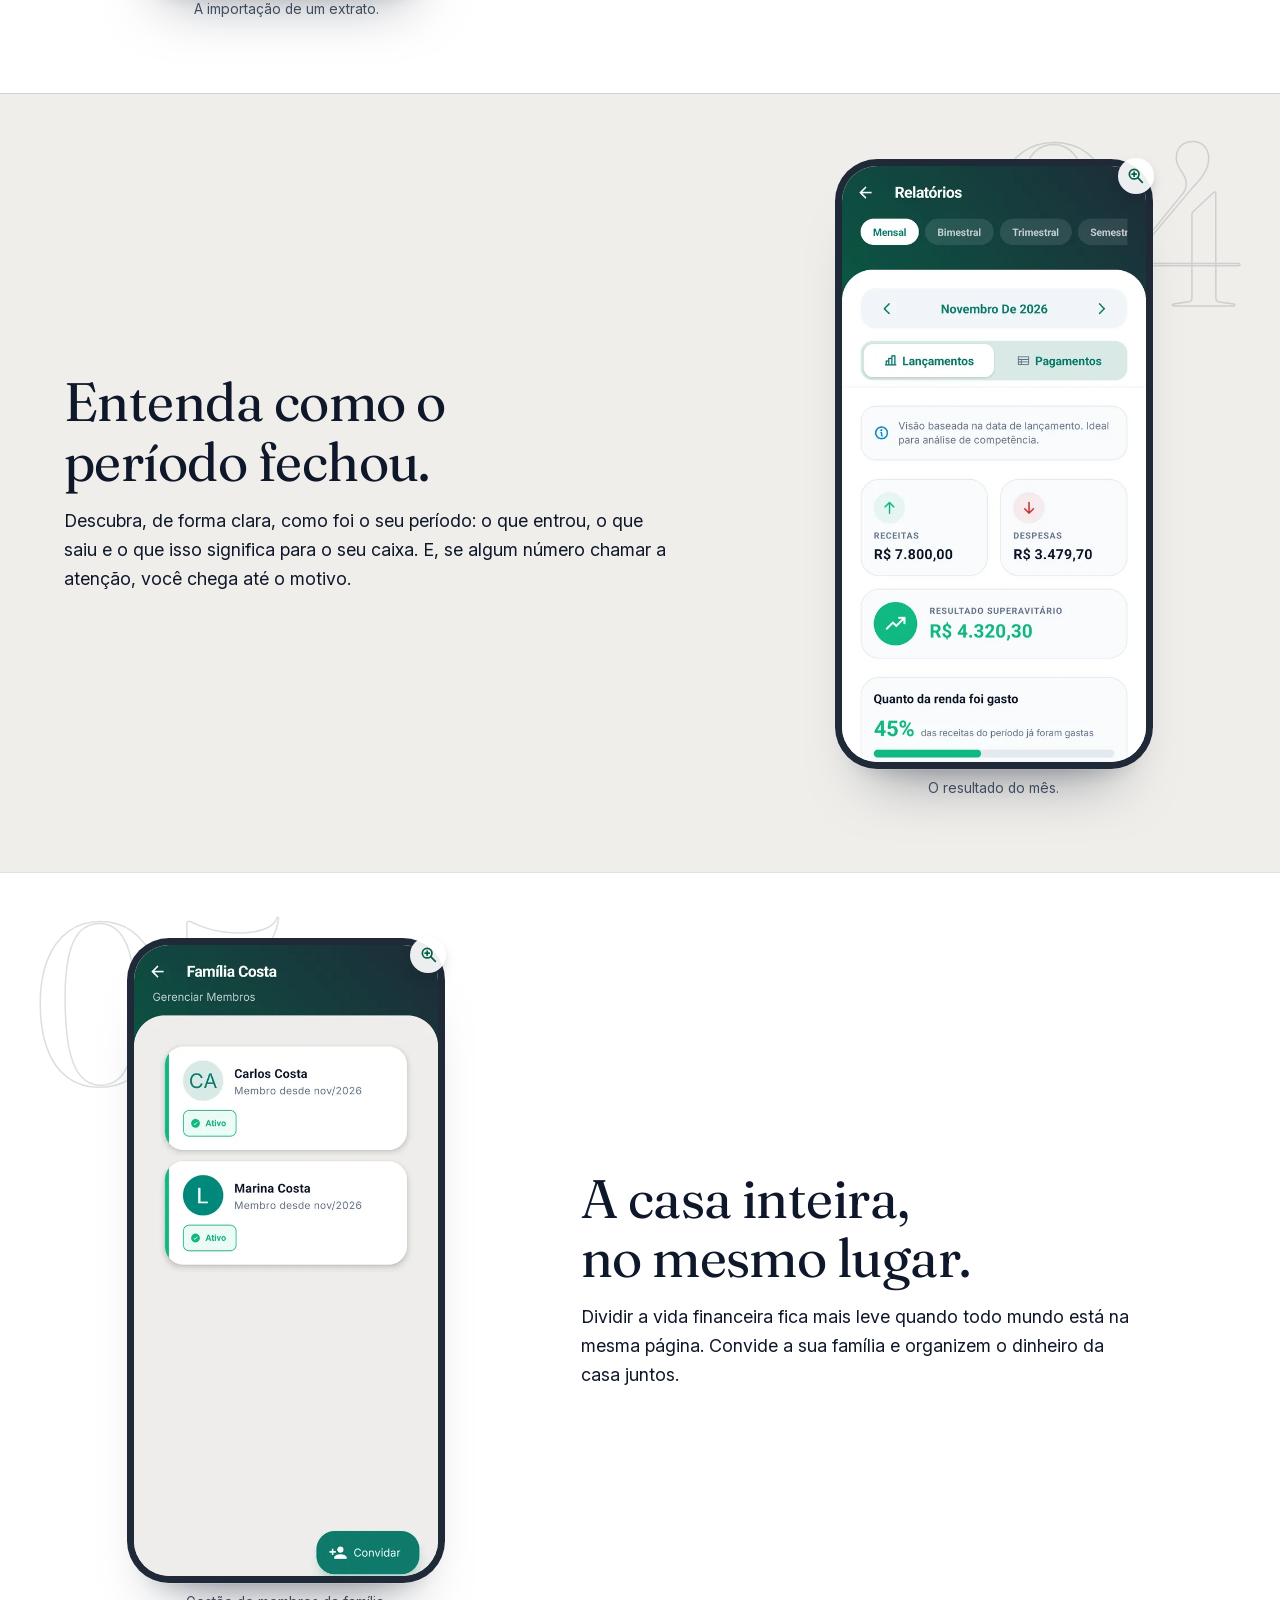
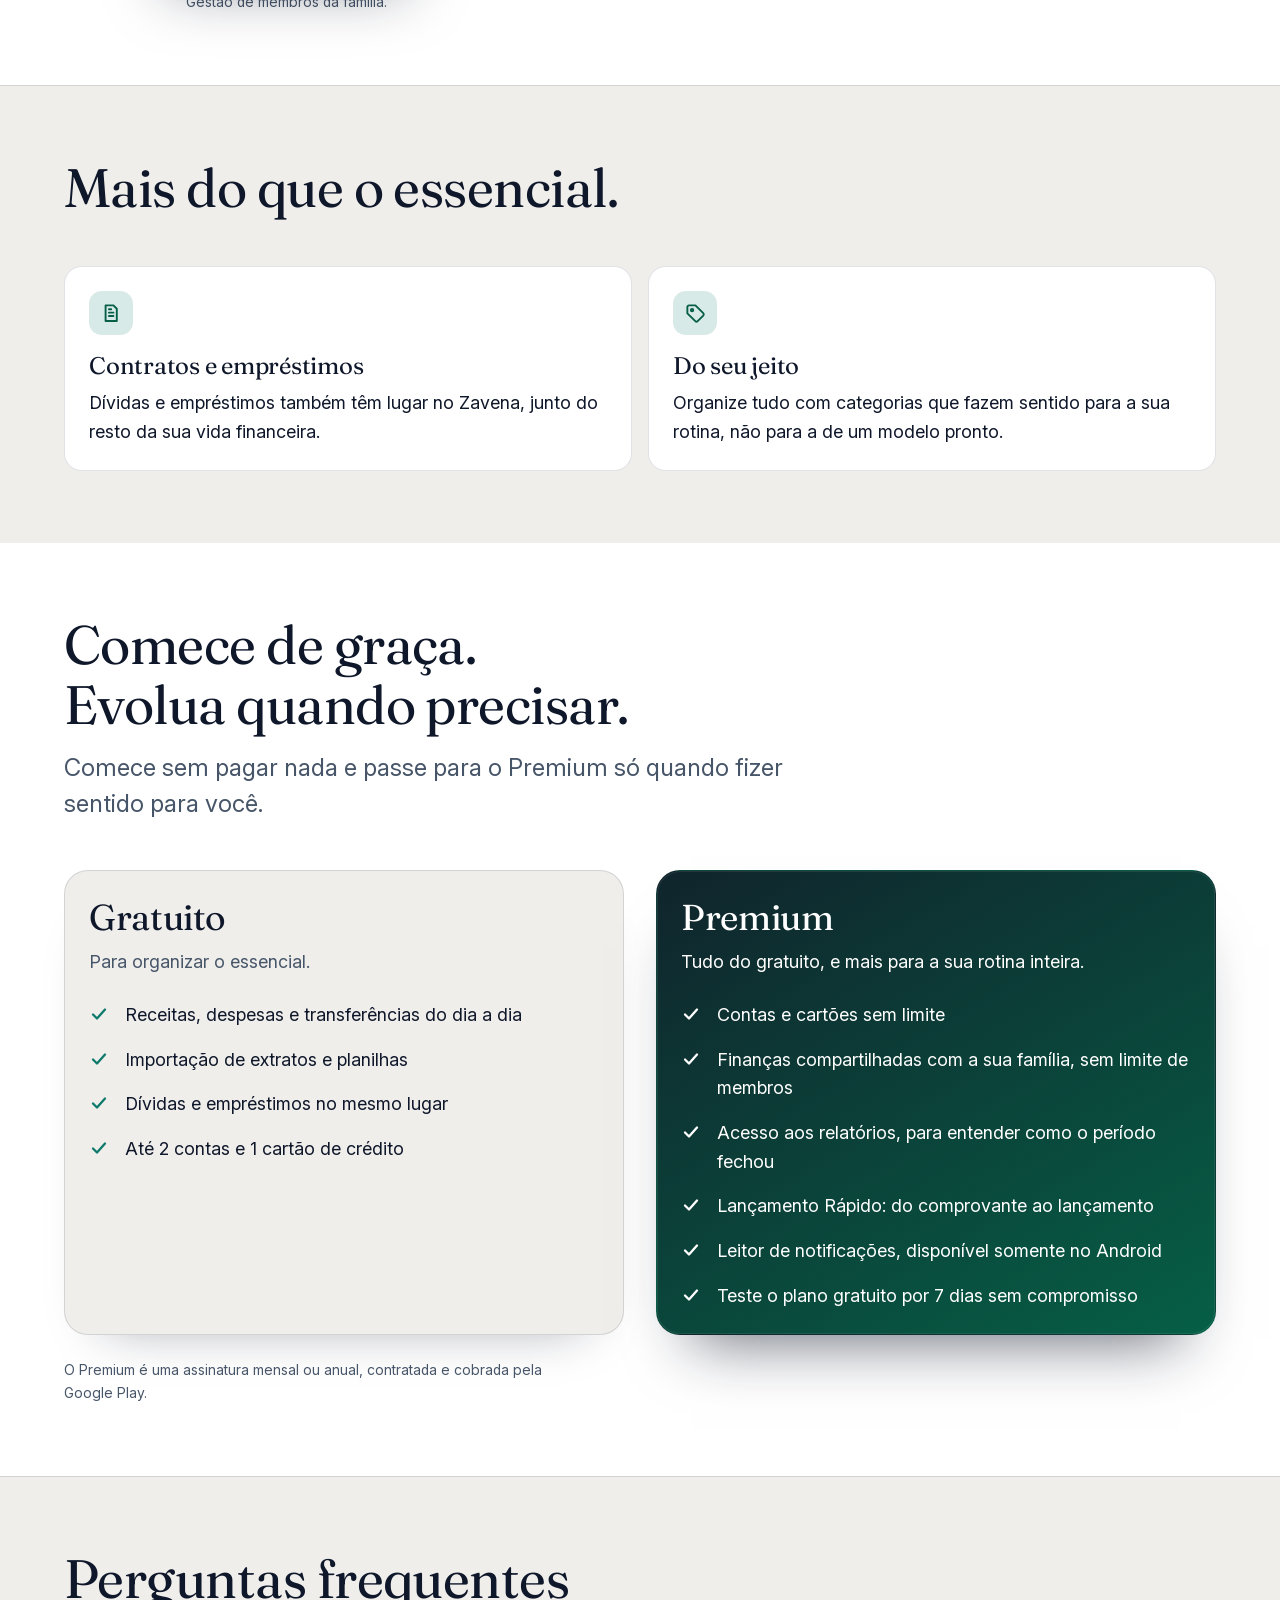
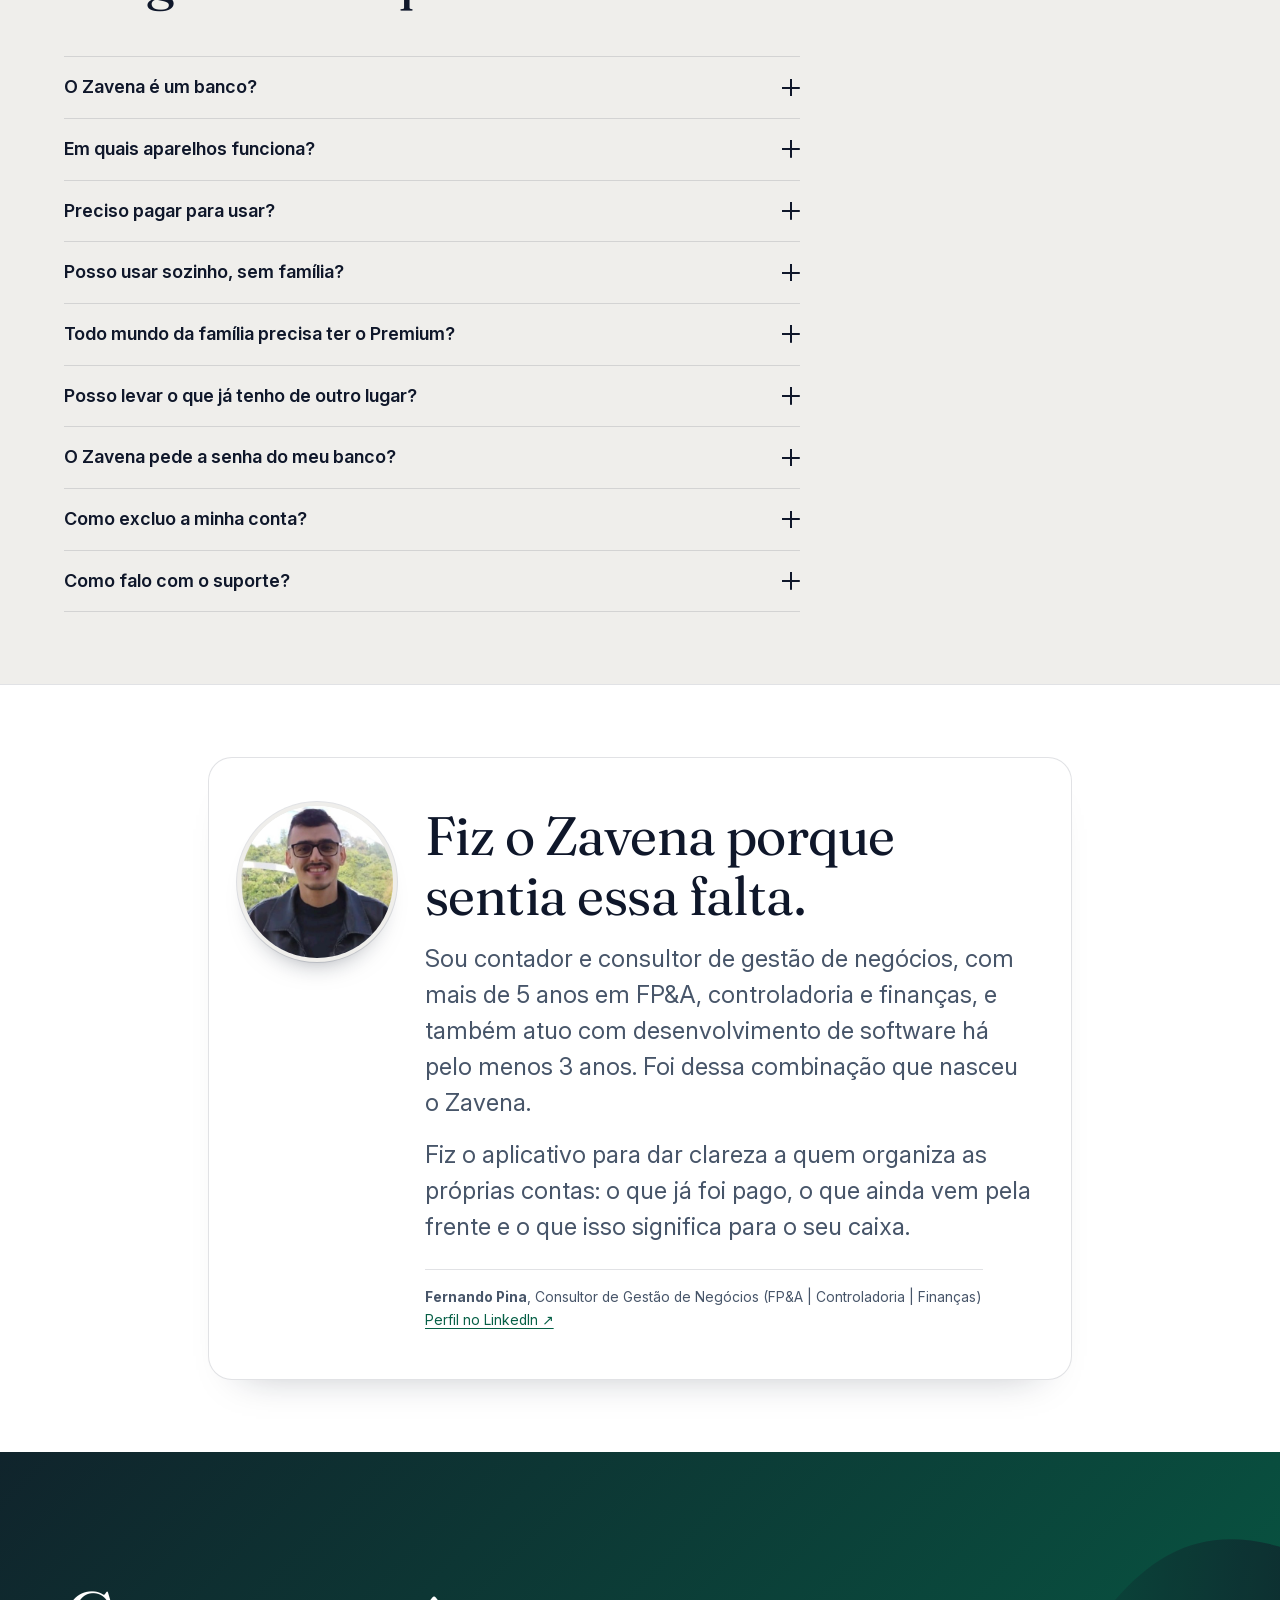
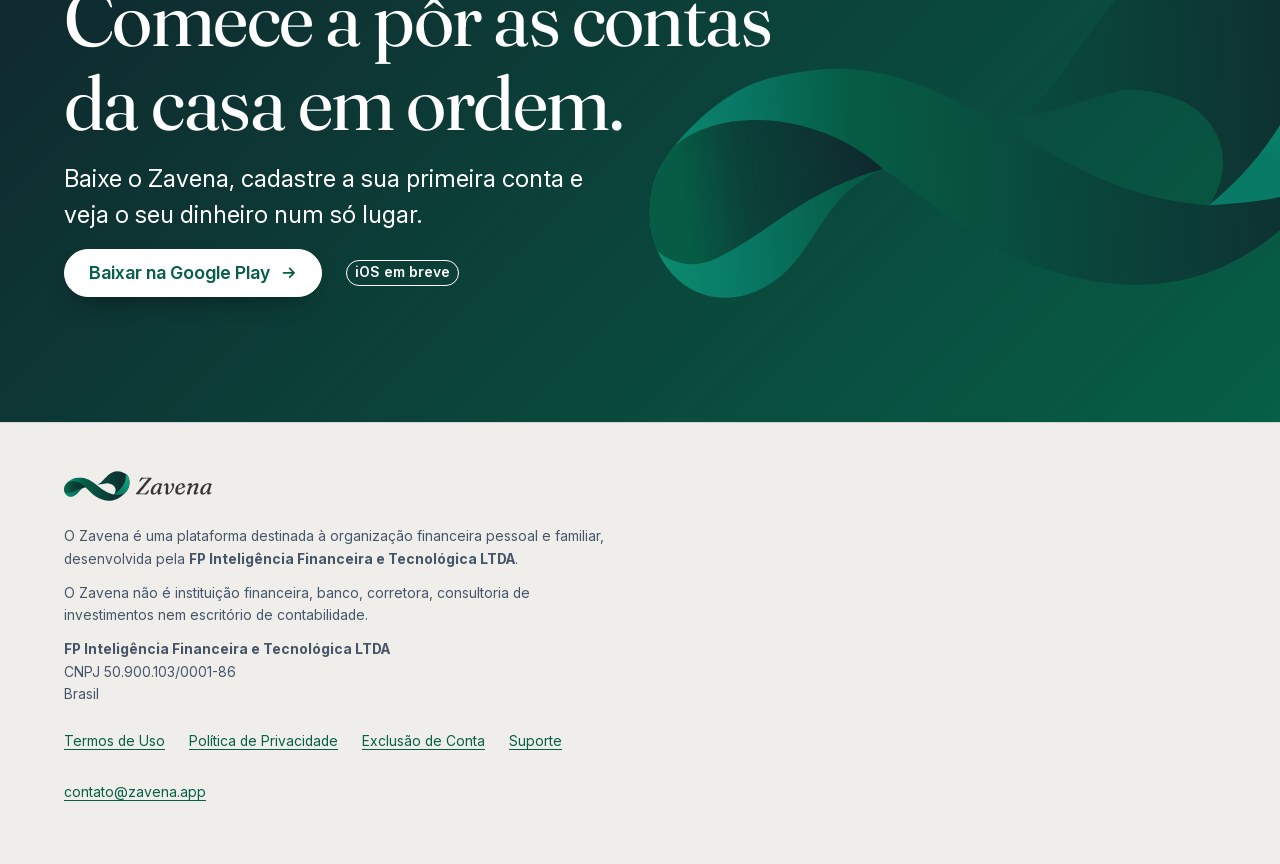
==== commit 1d732120: "Melhorias finais" ====
--- a/index.html
+++ b/index.html
@@ -57,6 +57,7 @@
     <link rel="stylesheet" href="assets/css/home.css">
     <link rel="stylesheet" href="assets/css/motion.css">
     <script src="assets/js/site.js" defer></script>
+    <script src="assets/js/lightbox.js" defer></script>
 
     <script type="application/ld+json">
     {
@@ -103,7 +104,7 @@
 
             <div class="hero__copy">
                 <h1 id="hero-titulo"><span class="w" style="--i:0"><span>As</span></span> <span class="w" style="--i:1"><span>contas</span></span> <span class="w" style="--i:2"><span>da</span></span> <span class="w" style="--i:3"><span>sua</span></span> <span class="w" style="--i:4"><span>casa,</span></span> <span class="w" style="--i:5"><span>em</span></span> <span class="w hero__em" style="--i:6"><span>ordem.</span></span></h1>
-                <p class="lede">O aplicativo de finanças pessoais e da família: mais clareza sobre o seu dinheiro, do dia a dia ao que ainda vem pela frente.</p>
+                <p class="lede">Organize suas receitas, despesas, contas e cartões em um só lugar. Tenha mais clareza sobre seu dinheiro e tome decisões melhores no dia a dia.</p>
 
                 <div class="actions">
                     <!--
@@ -115,7 +116,7 @@
                     <a class="btn" href="https://play.google.com/store/apps/details?id=com.zavena.finance">Baixar na Google Play <svg viewBox="0 0 20 20" aria-hidden="true"><path d="M4 10h12M11 5l5 5-5 5"/></svg></a>
                     <a class="btn btn--ghost" href="#como-funciona">Ver como funciona</a>
                 </div>
-                <p class="small hero__note">Plano gratuito disponível. Para Android. <span class="tag tag--soon">iOS em breve</span></p>
+                <p class="small hero__note"> Teste o premium gratuito por 7 dias. <span class="tag tag--soon">iOS em breve</span></p>
             </div>
 
             <div class="orbit">
@@ -136,8 +137,8 @@
     <!-- 2 a 6. Como funciona -->
     <div id="como-funciona">
 
-        <section class="section" aria-labelledby="t-dia">
-            <div class="container feature" data-num="01">
+        <section class="section section--tint" aria-labelledby="t-dia">
+            <div class="container feature feature--reverse" data-num="01">
                 <div class="feature__copy reveal">
                     <h2 id="t-dia">Saiba para onde vai o seu dinheiro.</h2>
                     <p>Do mercado ao aluguel, veja cada receita e cada despesa organizadas do seu jeito, e entenda para onde o seu dinheiro foi no fim do mês.</p>
@@ -152,23 +153,23 @@
             </div>
         </section>
 
-        <section class="section section--tint" aria-labelledby="t-cartao">
-            <div class="container feature feature--reverse" data-num="02">
+        <section class="section" aria-labelledby="t-cartao">
+            <div class="container feature" data-num="02">
                 <div class="feature__copy reveal">
                     <h2 id="t-cartao">A fatura do cartão, sem surpresas.</h2>
                     <p>Acompanhe as suas contas e os seus cartões de crédito e saiba, com antecedência, o que já está comprometido nos próximos meses. Faturas e parcelas deixam de ser um mistério.</p>
                 </div>
-                <figure class="shot reveal reveal--left">
+                <figure class="shot shot--lg reveal reveal--left">
                     <div class="shot__frame shot__frame--img" style="aspect-ratio: 540 / 1025">
-                        <img src="assets/img/captura-fatura-540.webp" srcset="assets/img/captura-fatura-540.webp 540w, assets/img/captura-fatura-1080.webp 1080w" sizes="(min-width: 56rem) 19rem, 15rem" width="540" height="1025" alt="Fatura aberta de um cartão de crédito no Zavena, com limite disponível, valor previsto e o mês da fatura." loading="lazy" decoding="async">
+                        <img src="assets/img/captura-fatura-540.webp" srcset="assets/img/captura-fatura-540.webp 540w, assets/img/captura-fatura-1080.webp 1080w" sizes="(min-width: 56rem) 22.5rem, 17rem" width="540" height="1025" alt="Fatura aberta de um cartão de crédito no Zavena, com limite disponível, valor previsto e o mês da fatura." loading="lazy" decoding="async">
                     </div>
                     <figcaption>Gere suas faturas.</figcaption>
                 </figure>
             </div>
         </section>
 
-        <section class="section" aria-labelledby="t-importar">
-            <div class="container feature" data-num="03">
+        <section class="section section--tint" aria-labelledby="t-importar">
+            <div class="container feature feature--reverse" data-num="03">
                 <div class="feature__copy reveal">
                     <h2 id="t-importar">Não digite tudo de novo.</h2>
                     <p>Já tem o seu histórico guardado em extratos ou planilhas? Leve tudo para o Zavena e comece com a casa em ordem desde o primeiro dia.</p>
@@ -184,8 +185,8 @@
             </div>
         </section>
 
-        <section class="section section--tint" aria-labelledby="t-relatorios">
-            <div class="container feature feature--reverse" data-num="04">
+        <section class="section" aria-labelledby="t-relatorios">
+            <div class="container feature" data-num="04">
                 <div class="feature__copy reveal">
                     <h2 id="t-relatorios">Entenda como o período fechou. </h2>
                     <p>Descubra, de forma clara, como foi o seu período: o que entrou, o que saiu e o que isso significa para o seu caixa. E, se algum número chamar a atenção, você chega até o motivo.</p>
@@ -199,8 +200,9 @@
             </div>
         </section>
 
-        <section class="section" aria-labelledby="t-familia">
-            <div class="container feature" data-num="05">
+
+        <section class="section section--tint" aria-labelledby="t-familia">
+            <div class="container feature feature--reverse" data-num="05">
                 <div class="feature__copy reveal">
                     <h2 id="t-familia">A casa inteira, no mesmo lugar. </h2>
                     <p>Dividir a vida financeira fica mais leve quando todo mundo está na mesma página. Convide a sua família e organizem o dinheiro da casa juntos.</p>
@@ -214,7 +216,7 @@
             </div>
         </section>
 
-        <section class="section section--tint" aria-labelledby="t-tambem">
+        <section class="section" aria-labelledby="t-tambem">
             <div class="container">
                 <div class="section__intro reveal">
                     <h2 id="t-tambem">Mais do que o essencial.</h2>
@@ -237,7 +239,7 @@
     </div>
 
     <!-- 7. Planos -->
-    <section class="section" id="planos" aria-labelledby="t-planos">
+    <section class="section section--tint" id="planos" aria-labelledby="t-planos">
         <div class="container">
             <div class="section__intro reveal">
                 <h2 id="t-planos">Comece de graça. Evolua quando precisar.</h2>
@@ -261,9 +263,13 @@
                     <p class="plan__lead">Tudo do gratuito, e mais para a sua rotina inteira.</p>
                     <ul class="plan__list">
                         <li><svg class="ico-yes" viewBox="0 0 20 20" aria-hidden="true"><path d="M4 10.5l4 4 8-9"/></svg>Contas e cartões sem limite</li>
-                        <li><svg class="ico-yes" viewBox="0 0 20 20" aria-hidden="true"><path d="M4 10.5l4 4 8-9"/></svg>A casa inteira junto, em família</li>
+                        <li><svg class="ico-yes" viewBox="0 0 20 20" aria-hidden="true"><path d="M4 10.5l4 4 8-9"/></svg>Finanças compartilhadas com a sua família, sem limite de membros</li>
                         <li><svg class="ico-yes" viewBox="0 0 20 20" aria-hidden="true"><path d="M4 10.5l4 4 8-9"/></svg>Acesso aos relatórios, para entender como o período fechou</li>
                         <li><svg class="ico-yes" viewBox="0 0 20 20" aria-hidden="true"><path d="M4 10.5l4 4 8-9"/></svg>Lançamento Rápido: do comprovante ao lançamento</li>
+                         <li><svg class="ico-yes" viewBox="0 0 20 20" aria-hidden="true"><path d="M4 10.5l4 4 8-9"/></svg>Leitor de notificações, disponível somente no Android</li>
+                         <!-- crie uma seção de testar o plano gratuito por 7 dias sem compromisso -->
+                          <li><svg class="ico-yes" viewBox="0 0 20 20" aria-hidden="true"><path d="M4 10.5l4 4 8-9"/></svg>Teste o plano gratuito por 7 dias sem compromisso</li>
+                         
                     </ul>
                 </article>
             </div>
@@ -320,36 +326,21 @@
         </div>
     </section>
 
-    <!-- 8a. Identidade da marca: por que o nome, por que a fita. Layout .feature (igual às seções
-         "como funciona"), mas o visual é o símbolo da marca, não uma captura de tela — por isso
-         .brandmark, não .shot (que é reservado só para capturas reais). -->
-    <section class="section" aria-labelledby="t-marca">
-        <div class="container feature">
-            <div class="feature__copy reveal">
-                <h2 id="t-marca">Por que Zavena.</h2>
-                <p>O nome vem da ideia de organizar: as contas da casa atadas num só lugar, como um laço. O verde fala de clareza e crescimento; o grafite, de seriedade com o seu dinheiro.</p>
-            </div>
-            <div class="brandmark reveal reveal--right" aria-hidden="true">
-                <img src="assets/img/zavena-simbolo.svg" alt="" width="844" height="385">
-            </div>
-        </div>
-    </section>
-
     <!-- 8a2. Nota do criador: experiência real por trás do produto (conteúdo aprovado por Fernando).
-         Cartão (.founder-card), não mais um bloco de texto corrido igual ao resto — assinatura com
-         avatar de iniciais (sem foto, por decisão do Fernando) e link para o LinkedIn. -->
+         Cartão (.founder-card) em composição editorial: foto real (perfil.jpeg) ao lado do texto no
+         desktop, empilhada no celular; assinatura e link para o LinkedIn ao final. -->
     <section class="section section--tint" id="criador" aria-labelledby="t-criador">
         <div class="container">
             <div class="founder-card reveal">
+                <img class="founder-card__photo" src="assets/img/perfil.jpeg" alt="Foto de Fernando Pina" width="400" height="400" loading="lazy" decoding="async">
+                <div class="founder-card__body">
                 <h2 id="t-criador">Fiz o Zavena porque sentia essa falta.</h2>
-                <p class="lede">Sou contador e consultor de gestão de negócios, com mais de 5 anos em FP&amp;A, controladoria e finanças, e programo há pelo menos 3. Foi dessa combinação que nasceu o Zavena.</p>
+                <p class="lede">Sou contador e consultor de gestão de negócios, com mais de 5 anos em FP&amp;A, controladoria e finanças, e também atuo com desenvolvimento de software há pelo menos 3 anos. Foi dessa combinação que nasceu o Zavena.</p>
                 <p class="lede">Fiz o aplicativo para dar clareza a quem organiza as próprias contas: o que já foi pago, o que ainda vem pela frente e o que isso significa para o seu caixa.</p>
-                <div class="founder-sig">
-                    <img class="founder-sig__avatar" src="assets/img/perfil.jpeg" alt="Foto de Fernando Pina" width="400" height="400">
-                    <p class="small">
-                        <strong>Fernando Pina</strong>, Consultor de Gestão de Negócios (FP&amp;A | Controladoria | Finanças)<br>
-                        <a href="https://www.linkedin.com/in/pinafernando">Perfil no LinkedIn ↗</a>
-                    </p>
+                <p class="small founder-card__sig">
+                    <strong>Fernando Pina</strong>, Consultor de Gestão de Negócios (FP&amp;A | Controladoria | Finanças)<br>
+                    <a href="https://www.linkedin.com/in/pinafernando">Perfil no LinkedIn ↗</a>
+                </p>
                 </div>
             </div>
         </div>
--- a/assets/css/home.css
+++ b/assets/css/home.css
@@ -1,7 +1,7 @@
 /* Página inicial (só o que é da home). Requer tokens.css, fonts.css, base.css e chrome.css. Movimento fica em motion.css. */
 
 /* Primeira dobra: a fita do logotipo é o único ornamento (sem brilhos, pontilhados nem formas soltas) */
-.hero { position: relative; isolation: isolate; overflow-x: clip; padding-block: var(--space-5) var(--space-7); }
+.hero { position: relative; isolation: isolate; overflow-x: clip; padding-block: var(--space-5) var(--space-6); }
 .hero__grid { display: grid; grid-template-columns: minmax(0, 1fr); gap: var(--space-7); align-items: center; }
 .hero__copy h1 { margin-bottom: var(--space-5); max-width: 14ch; font-size: clamp(2.75rem, 1.6rem + 5.2vw, 5.5rem); letter-spacing: -0.02em; }
 .hero__copy .lede { max-width: 40ch; margin-bottom: var(--space-6); }
@@ -20,12 +20,22 @@
 .orbit__ribbon { position: absolute; z-index: 0; left: 50%; top: 60%; width: 128%; max-width: none; height: auto; translate: -50% -50%; rotate: -8deg; pointer-events: none; user-select: none; }
 
 @media (min-width: 56rem) {
-  .hero { padding-block: var(--space-6) var(--space-8); }
+  .hero { padding-block: var(--space-6) var(--space-6); }
   .hero__grid { grid-template-columns: minmax(0, 1fr) minmax(0, 0.95fr); gap: var(--space-7); }
   .orbit { width: min(100%, 31rem); margin-inline: 0 0; justify-self: end; }
   .orbit .hero__shot { width: min(72%, 22rem); }
   .orbit__ribbon { left: 49%; width: 165%; }
 }
+
+/* Faixa do resumo (recorte real da tela inicial): pausa visual entre a primeira dobra e os recursos */
+.strip { padding-block: var(--space-6); background: var(--color-surface); border-block: 1px solid var(--color-rule); overflow-x: clip; }
+@media (min-width: 56rem) { .strip { padding-block: var(--space-7); } }
+.strip__fig { display: flex; flex-direction: column; align-items: center; margin: 0; }
+.strip__frame { width: min(100%, 34rem); border: 1px solid var(--color-rule); border-radius: 1.5rem; overflow: hidden; background: #FFFFFF; box-shadow: 0 24px 40px -34px rgb(var(--zv-ink-rgb) / 0.35); }
+.strip__frame img { display: block; width: 100%; height: auto; }
+.strip__fig figcaption { max-width: 34rem; margin-top: var(--space-4); text-align: center; font-family: var(--font-display); font-size: var(--step-1); line-height: 1.3; color: var(--color-text); }
+.strip__fig--acima { flex-direction: column-reverse; }
+.strip__fig--acima figcaption { margin-top: 0; margin-bottom: var(--space-4); }
 
 /* Seções: bege e branco se alternam, separados por fios finos */
 .section { position: relative; overflow-x: clip; padding-block: var(--space-7); } /* figuras ainda não reveladas ficam deslocadas: não podem gerar rolagem horizontal */
@@ -49,6 +59,7 @@
 .feature__copy { position: relative; z-index: 1; max-width: 38rem; }
 .feature__copy p:last-of-type { margin-bottom: 0; }
 .feature .shot { position: relative; z-index: 1; justify-self: center; width: min(100%, 15rem); }
+.feature .shot--lg { width: min(100%, 17rem); }
 .section h2 .tag { margin-left: var(--space-2); font-family: var(--font-text); font-size: var(--step--1); font-weight: 600; letter-spacing: 0; vertical-align: middle; white-space: nowrap; }
 
 @media (min-width: 56rem) {
@@ -57,6 +68,7 @@
   .feature--reverse { grid-template-columns: minmax(0, 0.7fr) minmax(0, 1fr); }
   .feature--reverse .feature__copy { order: 2; }
   .feature .shot { justify-self: center; width: min(100%, 19rem); }
+  .feature .shot--lg { width: min(100%, 22.5rem); }
 }
 
 /* Moldura de celular para as capturas reais (ainda reservadas, sem interface desenhada) */
@@ -76,7 +88,7 @@
 
 /* Também no Zavena */
 .also { list-style: none; margin: 0; padding: 0; display: grid; grid-template-columns: minmax(0, 1fr); gap: var(--space-4); }
-.also li { display: grid; gap: var(--space-2); align-content: start; min-width: 0; padding: var(--space-5); border: 1px solid var(--color-rule); border-radius: 1.1rem; background: var(--color-bg); transition: translate 0.25s ease, box-shadow 0.25s ease, border-color 0.25s ease; }
+.also li { display: grid; gap: var(--space-2); align-content: start; min-width: 0; padding: var(--space-5); border: 1px solid var(--color-rule); border-radius: 1.1rem; background: var(--color-surface); transition: translate 0.25s ease, box-shadow 0.25s ease, border-color 0.25s ease; }
 .also li:hover { translate: 0 -4px; border-color: rgb(var(--zv-primary-rgb) / 0.35); box-shadow: 0 22px 34px -26px rgb(var(--zv-ink-rgb) / 0.4); }
 .also__icon { display: grid; place-items: center; width: 2.75rem; height: 2.75rem; margin-bottom: var(--space-2); border-radius: 0.8rem; background: var(--color-tint-strong); color: var(--color-link); }
 .also__icon svg { width: 1.4rem; height: 1.4rem; fill: none; stroke: currentColor; stroke-width: 1.7; stroke-linecap: round; stroke-linejoin: round; }
@@ -88,6 +100,7 @@
 .plan-grid { display: grid; grid-template-columns: minmax(0, 1fr); gap: var(--space-5); align-items: stretch; }
 @media (min-width: 48rem) { .plan-grid { grid-template-columns: repeat(2, minmax(0, 1fr)); gap: var(--space-6); } .plan { padding: var(--space-6); } }
 .plan { display: flex; flex-direction: column; padding: var(--space-5); border: 1px solid var(--color-rule); border-radius: 1.5rem; background: var(--color-surface); box-shadow: 0 30px 50px -40px rgb(var(--zv-ink-rgb) / 0.4); transition: translate 0.3s ease, box-shadow 0.3s ease; }
+.section--tint .plan:not(.plan--premium) { background: var(--color-bg); } /* a seção de planos é tingida: o cartão Gratuito volta ao fundo base para não se confundir com ela */
 .plan:hover { translate: 0 -4px; box-shadow: 0 36px 54px -36px rgb(var(--zv-ink-rgb) / 0.45); }
 .plan h3 { margin: 0 0 var(--space-2); font-size: var(--step-2); }
 .plan__lead { margin: 0 0 var(--space-5); color: var(--color-text-muted); }
@@ -105,10 +118,14 @@
 .brandmark img { width: 58%; height: auto; rotate: -8deg; }
 
 /* Nota do criador: cartão, para não ficar um bloco de texto corrido igual às seções vizinhas */
-.founder-card { max-width: 46rem; margin-inline: auto; padding: var(--space-6); border: 1px solid var(--color-rule); border-radius: 1.5rem; background: var(--color-surface); box-shadow: 0 24px 40px -34px rgb(var(--zv-ink-rgb) / 0.35); }
-.founder-sig { display: flex; align-items: center; gap: var(--space-3); margin-top: var(--space-5); padding-top: var(--space-5); border-top: 1px solid var(--color-rule); }
-.founder-sig p { margin: 0; }
-.founder-sig__avatar { flex: none; width: 2.75rem; height: 2.75rem; border-radius: 50%; object-fit: cover; }
+.founder-card { display: grid; grid-template-columns: minmax(0, 1fr); gap: var(--space-5); align-items: start; max-width: 54rem; margin-inline: auto; padding: var(--space-6); border: 1px solid var(--color-rule); border-radius: 1.5rem; background: var(--color-surface); box-shadow: 0 24px 40px -34px rgb(var(--zv-ink-rgb) / 0.35); }
+.founder-card__photo { display: block; width: 7.5rem; height: 7.5rem; border-radius: 50%; object-fit: cover; box-shadow: 0 0 0 4px var(--color-bg), 0 0 0 5px var(--color-rule), 0 18px 28px -18px rgb(var(--zv-ink-rgb) / 0.55); }
+.founder-card__body > :last-child { margin-bottom: 0; }
+.founder-card__sig { margin: var(--space-5) 0 0; padding-top: var(--space-4); border-top: 1px solid var(--color-rule); }
+@media (min-width: 40rem) {
+  .founder-card { grid-template-columns: auto minmax(0, 1fr); gap: var(--space-6); padding: var(--space-7) var(--space-6); }
+  .founder-card__photo { width: 9.5rem; height: 9.5rem; }
+}
 
 /* Quem está por trás: mesma linguagem visual de cartão+ícone do bloco "Mais do que o essencial"
    (.also) — a versão anterior (lista com linhas divisórias, sem ícone) ficou sem identidade visual
@@ -160,3 +177,23 @@
   .cta-final { padding-block: var(--space-7); }
   .cta-final h2 { font-size: var(--step-3); }
 }
+
+/* Captura ampliável (lightbox.js): botão sobre a imagem e modal em <dialog> */
+.shot__zoom { position: relative; display: block; width: 100%; height: 100%; padding: 0; border: 0; border-radius: inherit; background: none; color: inherit; font: inherit; cursor: zoom-in; }
+.shot__zoom:focus-visible { outline: 3px solid var(--color-action); outline-offset: -6px; }
+.shot__zoom-icon { position: absolute; z-index: 2; top: -0.5rem; right: -0.5rem; display: grid; place-items: center; width: 2.25rem; height: 2.25rem; border-radius: 50%; background: rgb(255 255 255 / 0.92); color: var(--color-primary-dark); box-shadow: 0 6px 14px -6px rgb(var(--zv-ink-rgb) / 0.5); pointer-events: none; transition: transform 0.2s ease; }
+.shot:hover .shot__zoom-icon { transform: scale(1.08); }
+.shot__zoom-icon svg { width: 1.2rem; height: 1.2rem; fill: none; stroke: currentColor; stroke-width: 1.8; stroke-linecap: round; stroke-linejoin: round; }
+html.lightbox-open { overflow: hidden; }
+dialog.lightbox { width: 100%; height: 100%; max-width: none; max-height: none; margin: 0; padding: 0; border: 0; background: transparent; color: #FFFFFF; overflow: hidden; }
+dialog.lightbox::backdrop { background: rgb(16 36 44 / 0.88); }
+.lightbox__scroll { display: flex; width: 100%; height: 100%; overflow: auto; overscroll-behavior: contain; padding: 4.25rem 1rem 2rem; }
+.lightbox__fig { width: min(100%, 36rem); margin: auto; }
+.lightbox__img { display: block; width: 100%; height: auto; border: 8px solid var(--color-secondary); border-radius: 2rem; background: var(--color-surface); box-shadow: 0 40px 60px -30px rgb(0 0 0 / 0.6); }
+.lightbox__cap { margin-top: var(--space-3); text-align: center; font-size: var(--step--1); color: rgb(255 255 255 / 0.85); }
+.lightbox__close { position: fixed; top: 0.75rem; right: 0.75rem; z-index: 2; display: grid; place-items: center; width: 3rem; height: 3rem; padding: 0; border: 0; border-radius: 50%; background: #FFFFFF; color: var(--color-text); cursor: pointer; box-shadow: 0 8px 20px -8px rgb(0 0 0 / 0.6); }
+.lightbox__close:hover { background: var(--color-surface); }
+.lightbox__close:focus-visible { outline: 3px solid #FFFFFF; outline-offset: 3px; }
+.lightbox__close svg { width: 1.3rem; height: 1.3rem; fill: none; stroke: currentColor; stroke-width: 2; stroke-linecap: round; }
+@keyframes zv-lightbox-in { from { opacity: 0; scale: 0.97; } }
+html:not(.motion-off) dialog.lightbox[open] .lightbox__fig { animation: zv-lightbox-in 0.22s ease-out; }
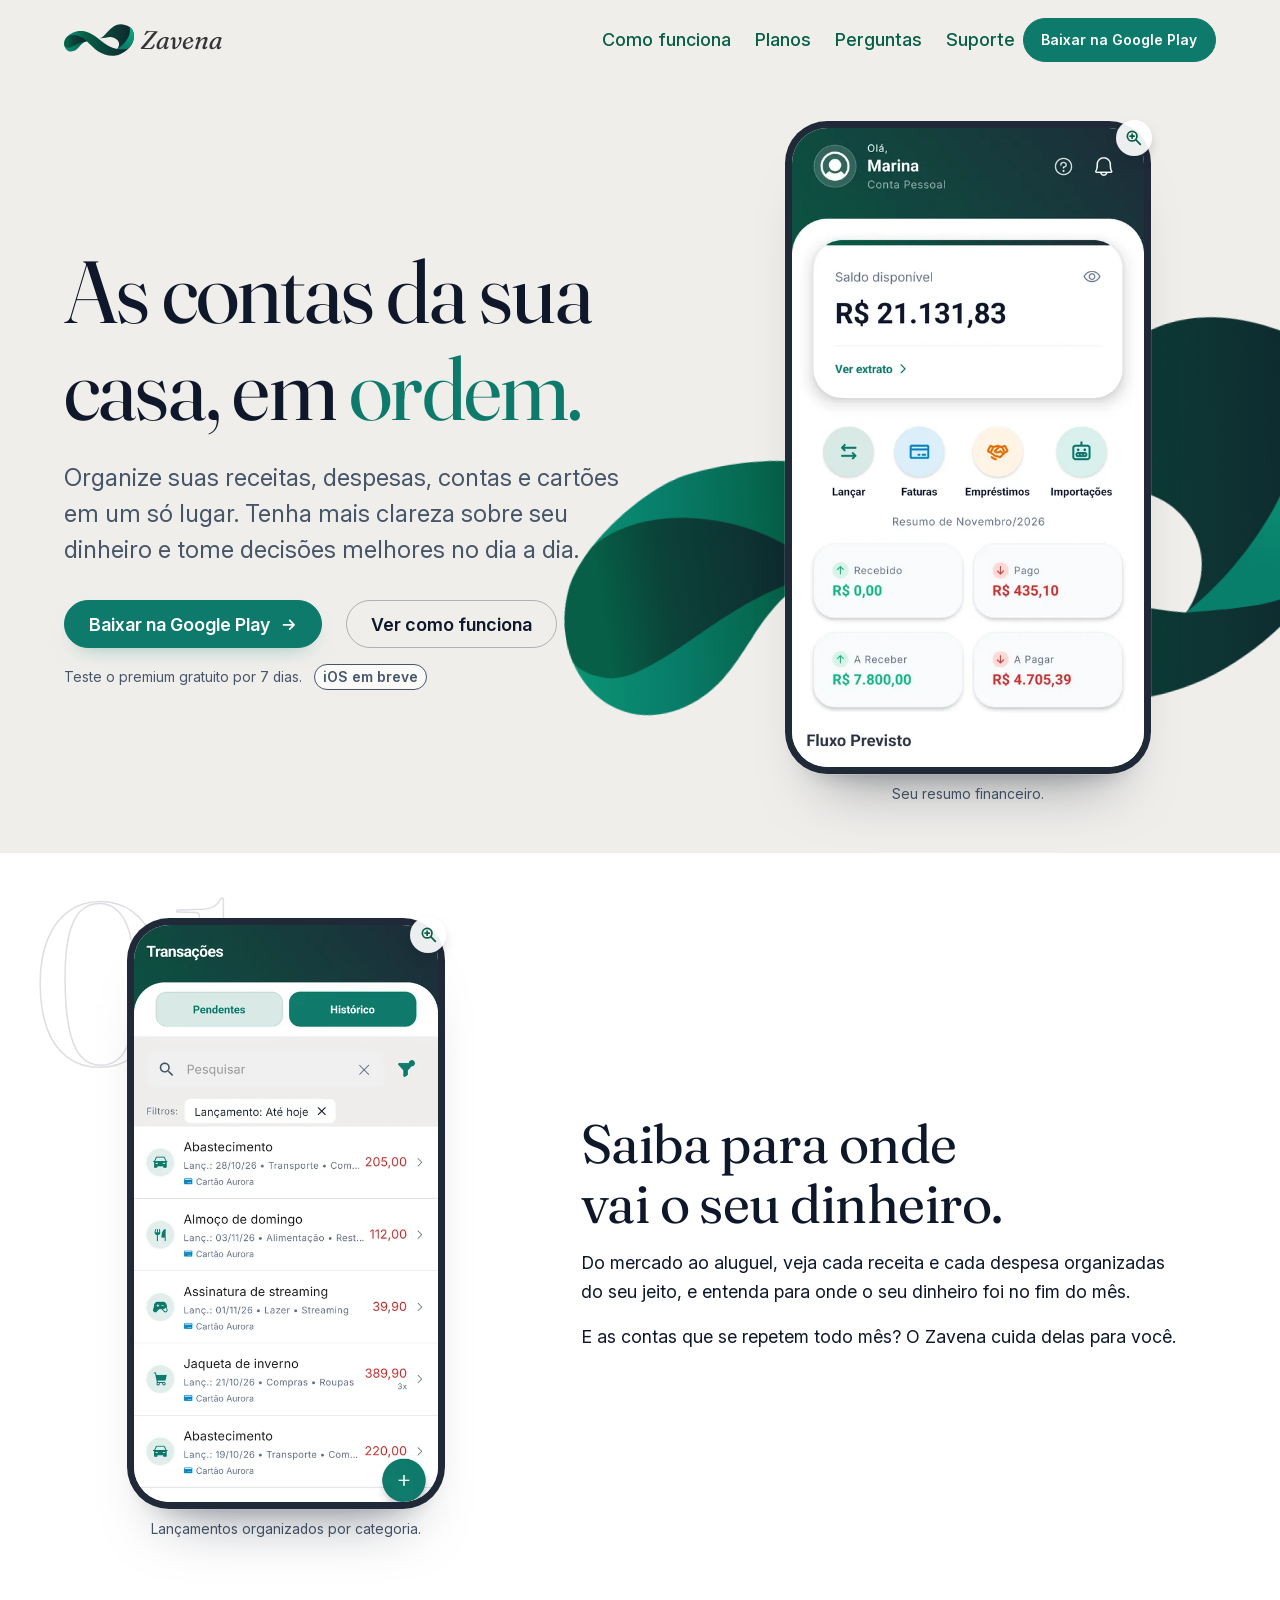
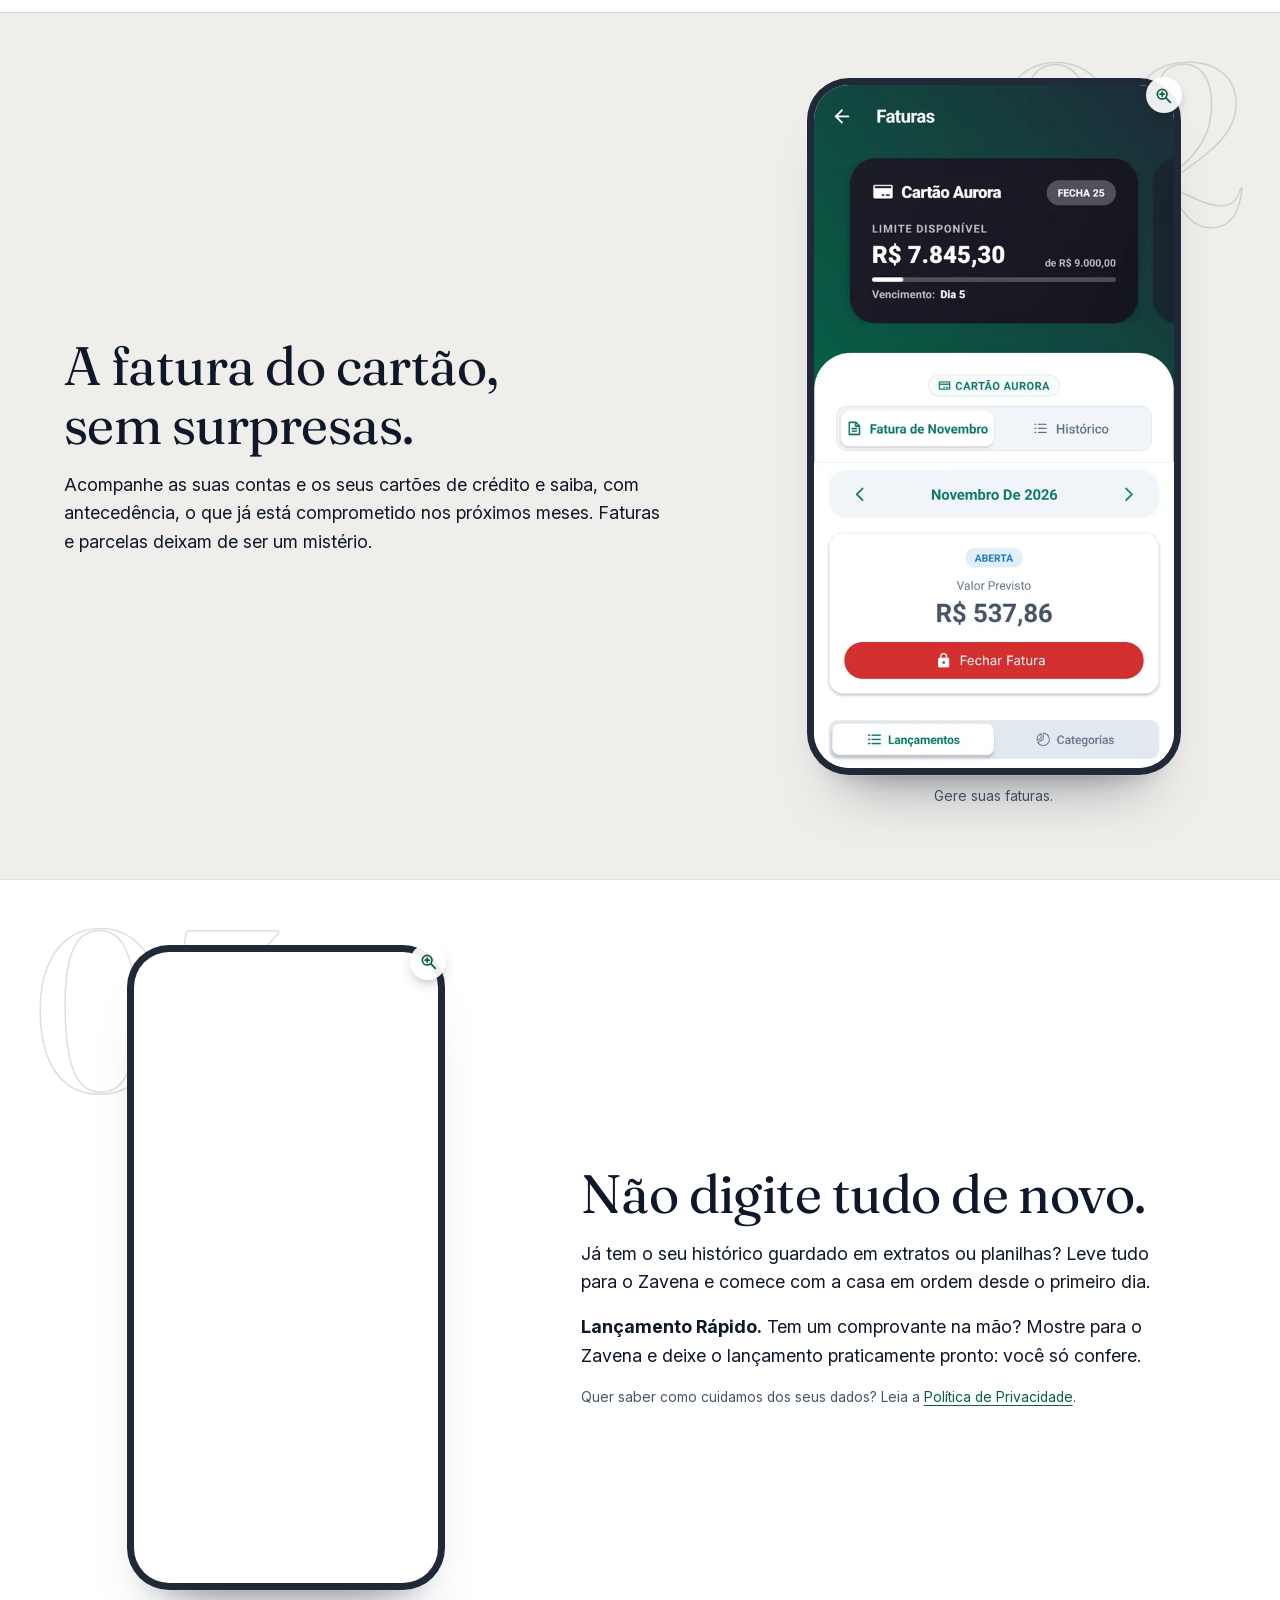
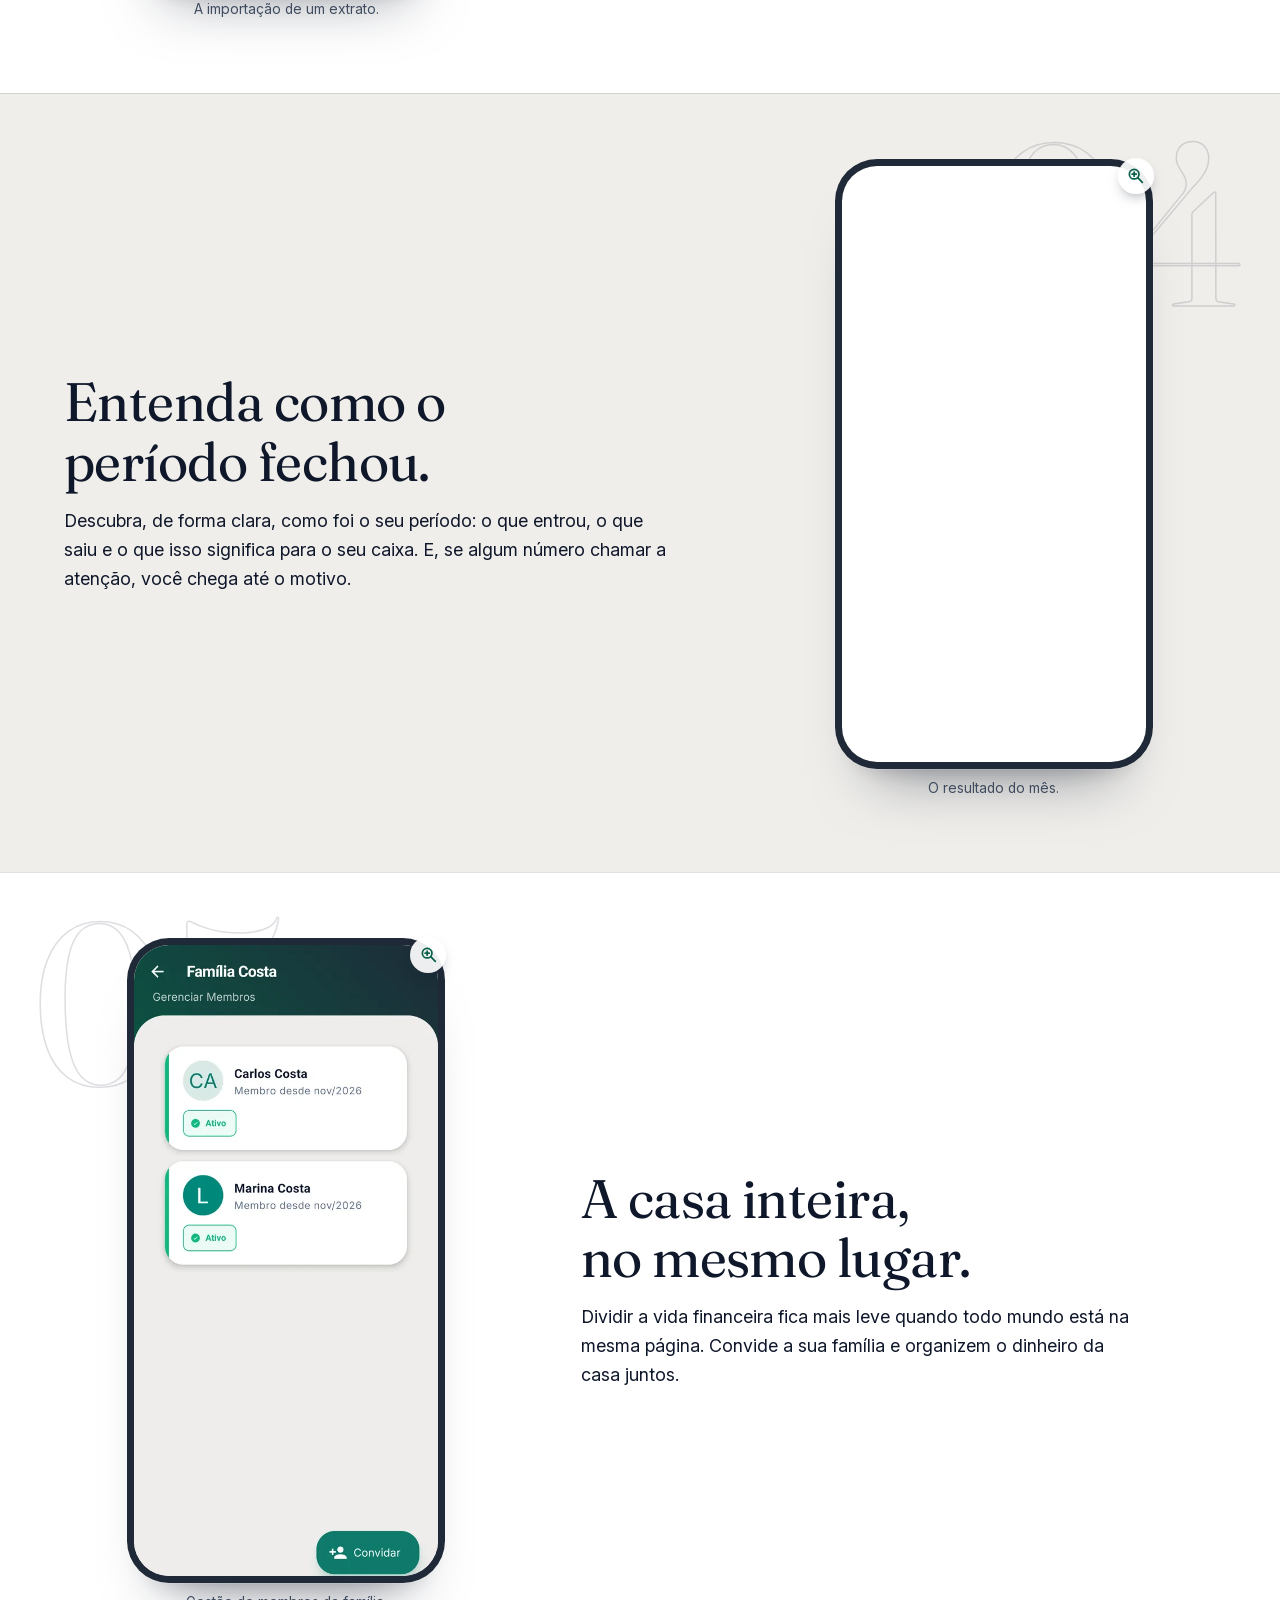
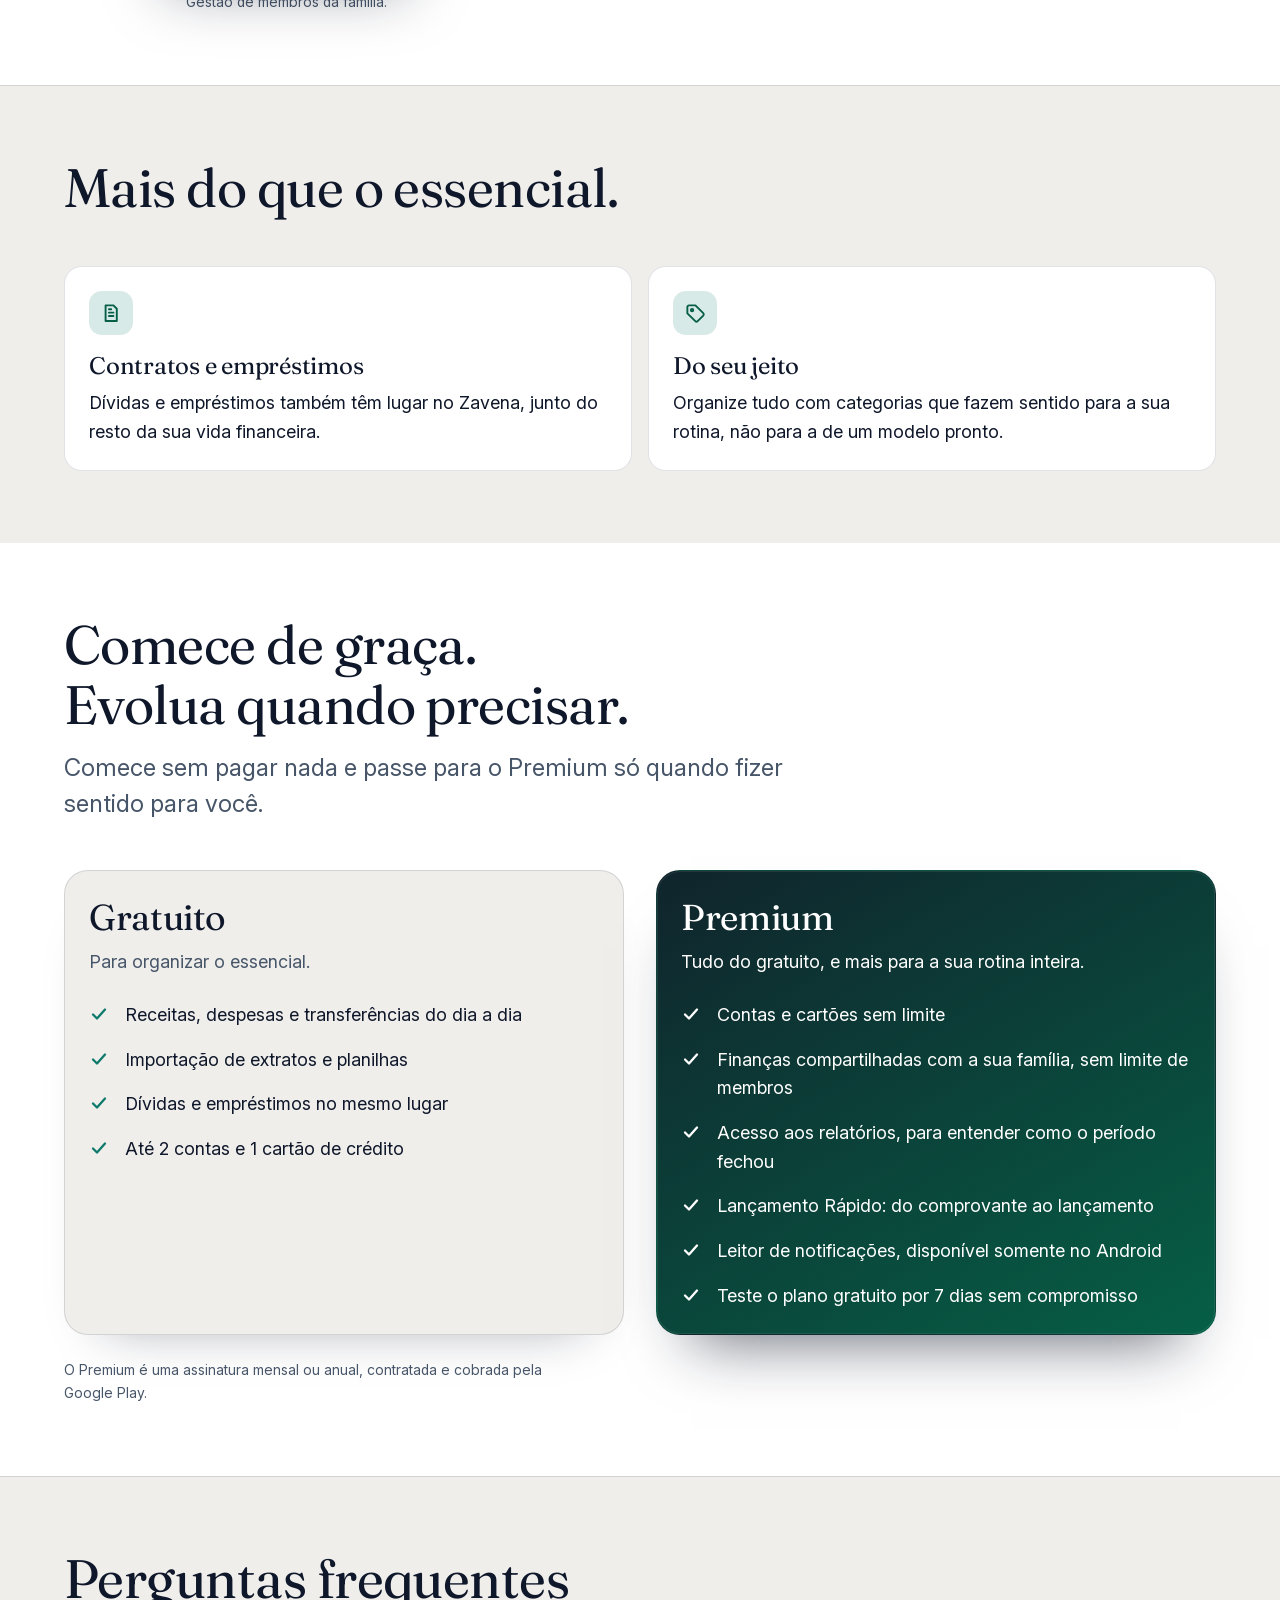
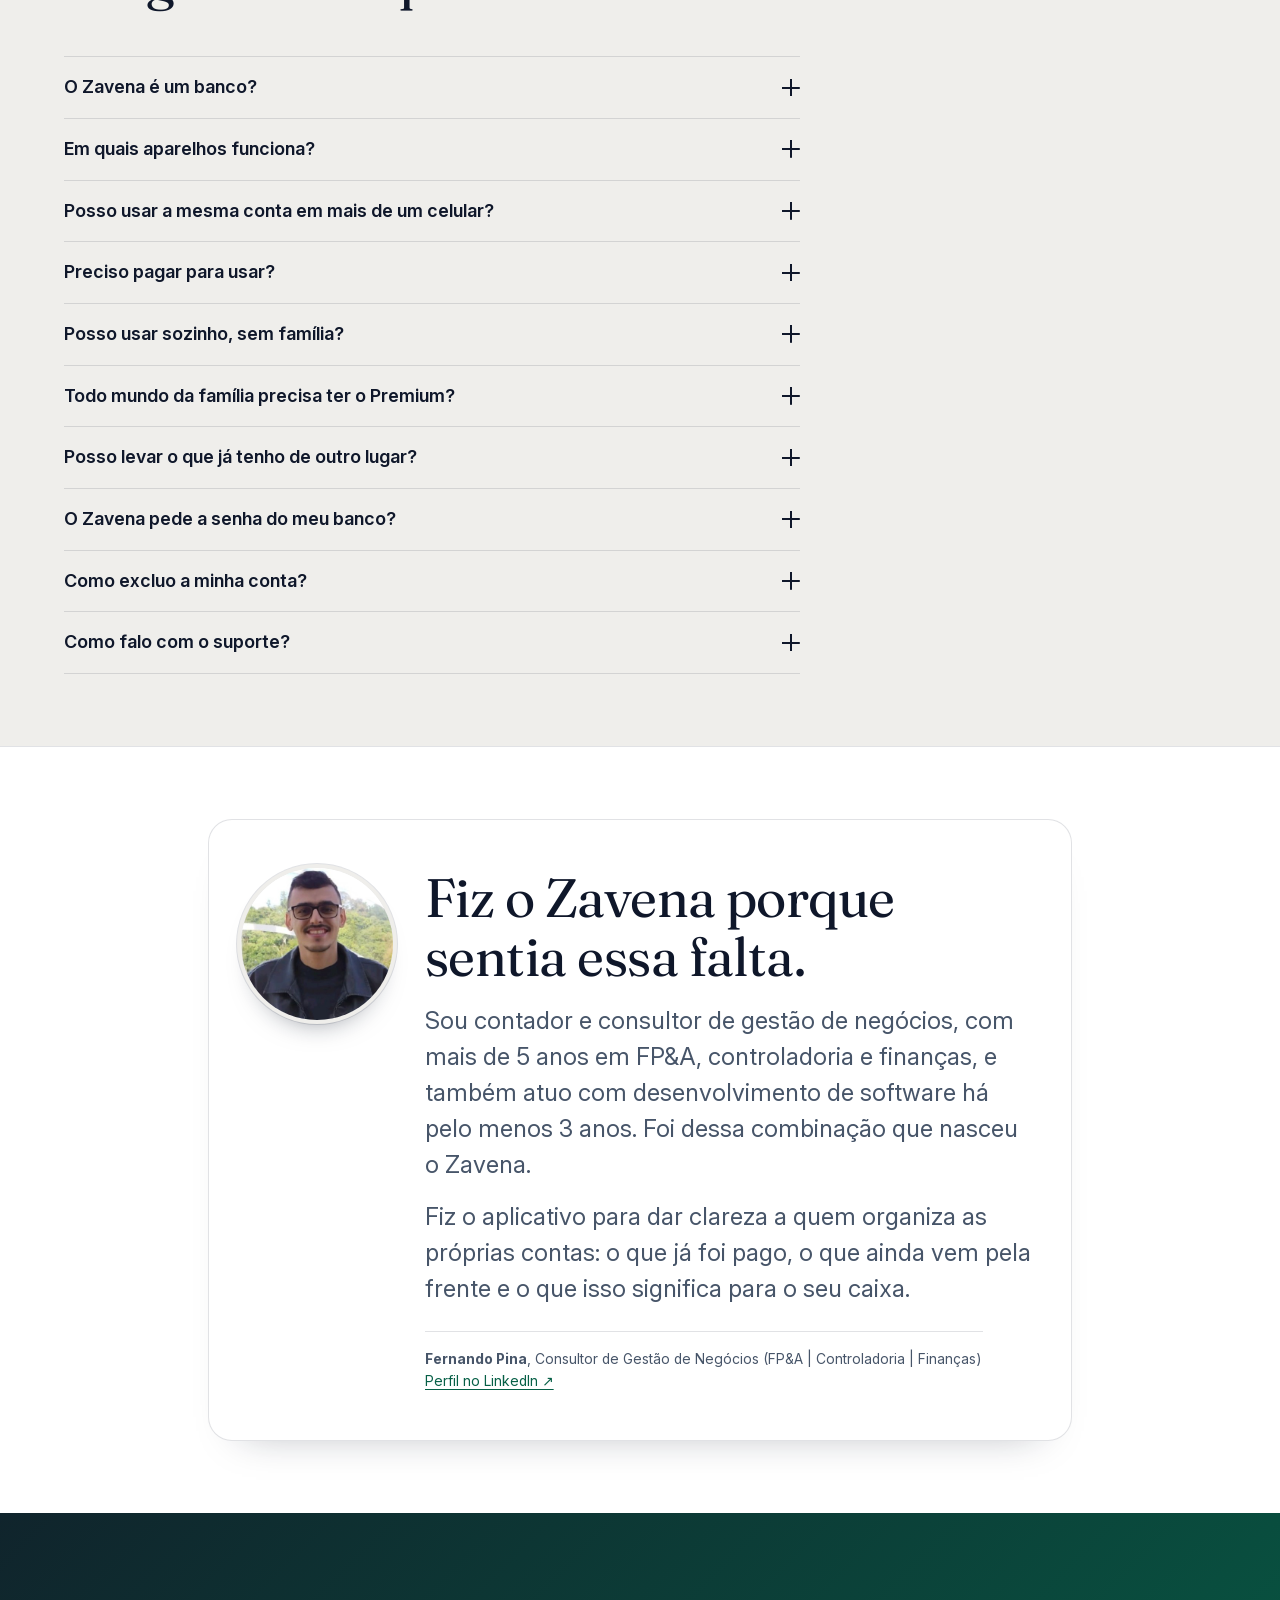
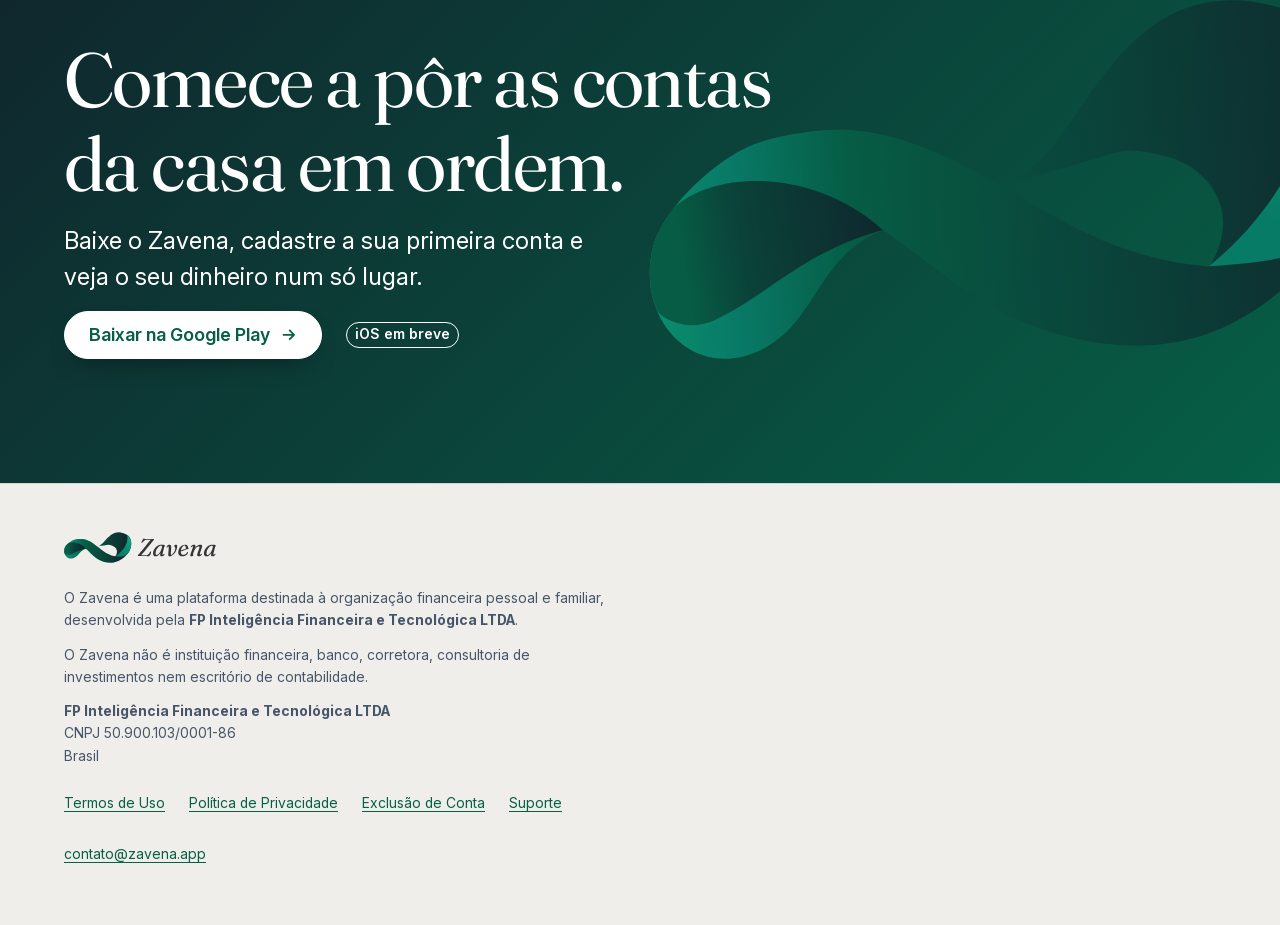
==== commit 05b8df12: "regra nova de limite de dispositivos" ====
--- a/index.html
+++ b/index.html
@@ -295,6 +295,10 @@
                     <p>No Android, pela Google Play. A versão para iOS está em breve.</p>
                 </details>
                 <details>
+                    <summary>Posso usar a mesma conta em mais de um celular?</summary>
+                    <p>A sua conta fica conectada a um celular ou tablet por vez. É uma proteção a mais para os seus dados financeiros: o Zavena só abre no aparelho que você autorizou. Trocou de celular? Entre no novo e libere o antigo pelo próprio aplicativo, sem perder nada do que já registrou. Na família, cada pessoa usa a própria conta, no próprio aparelho.</p>
+                </details>
+                <details>
                     <summary>Preciso pagar para usar?</summary>
                     <p>Não para começar. O plano gratuito já resolve o essencial, com até 2 contas e 1 cartão. O Premium, uma assinatura mensal ou anual pela Google Play, libera contas e cartões sem limite, a família, os relatórios e o Lançamento Rápido.</p>
                 </details>
